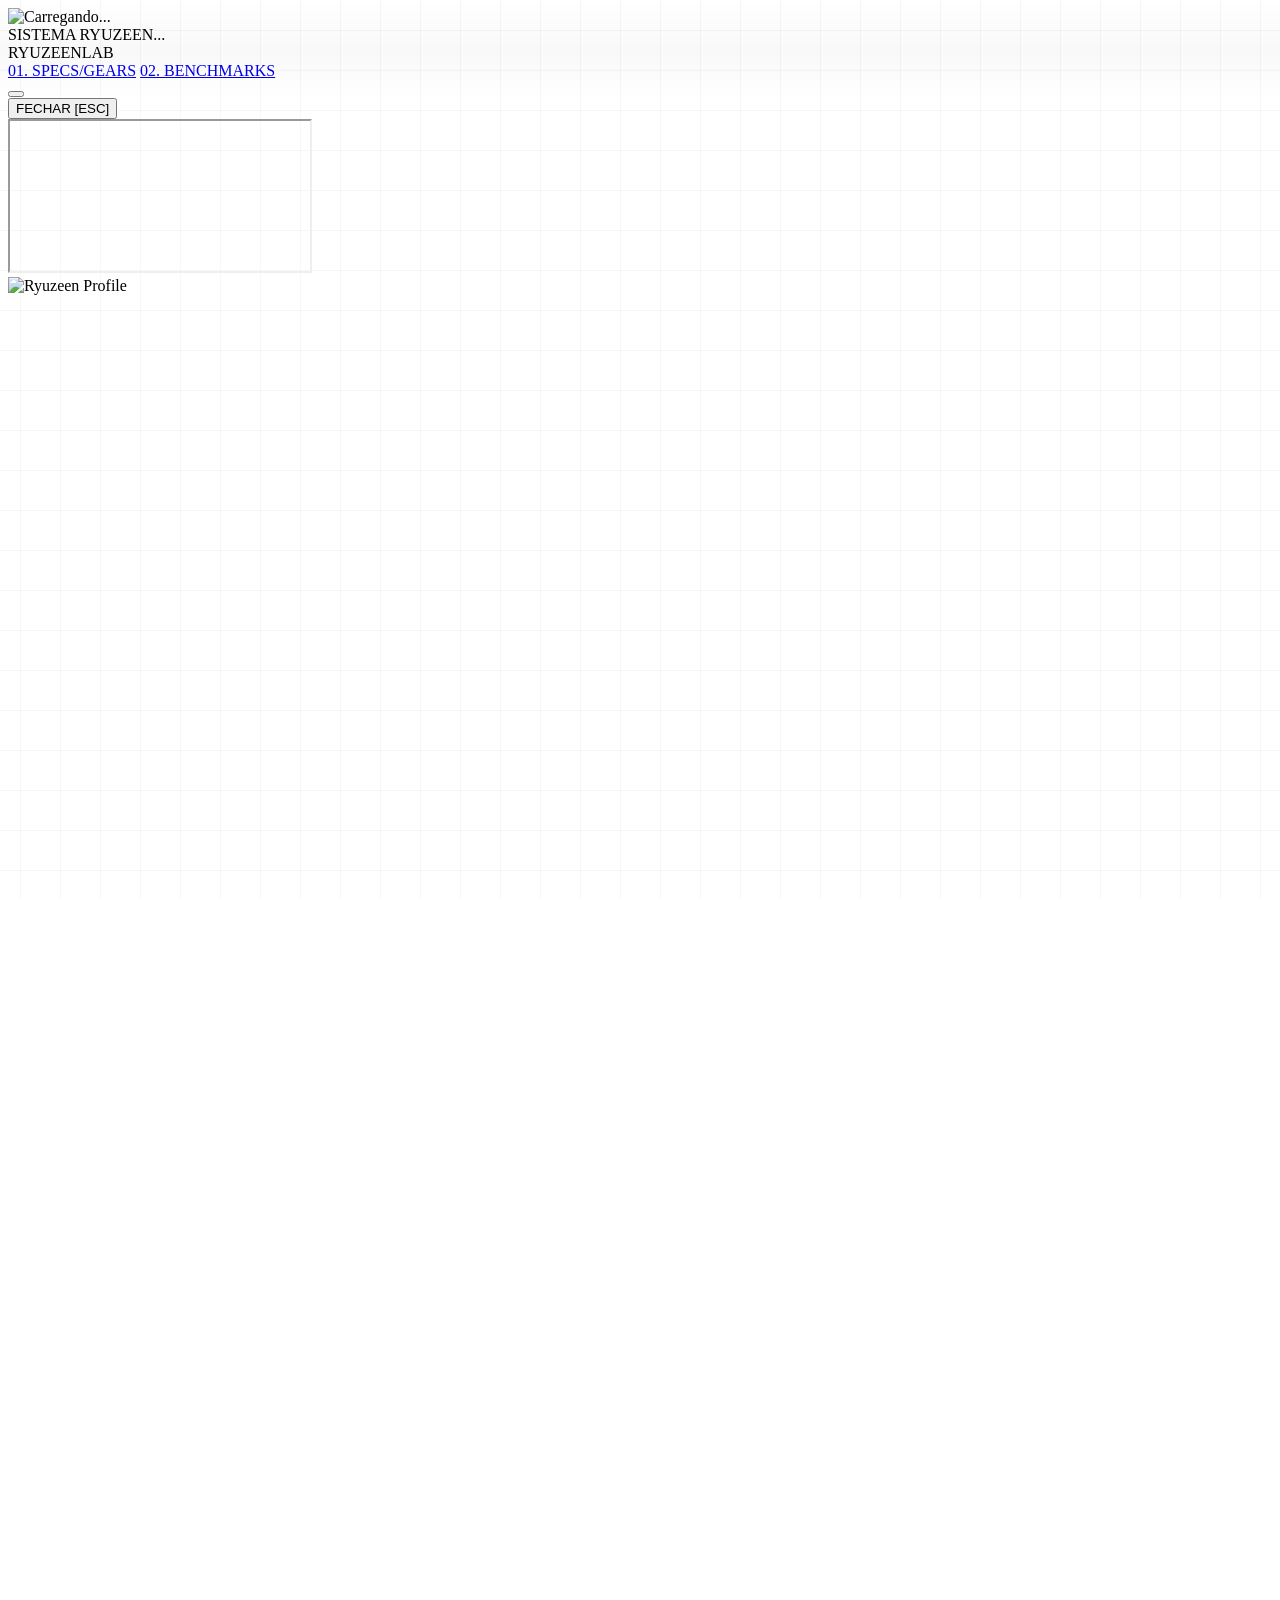
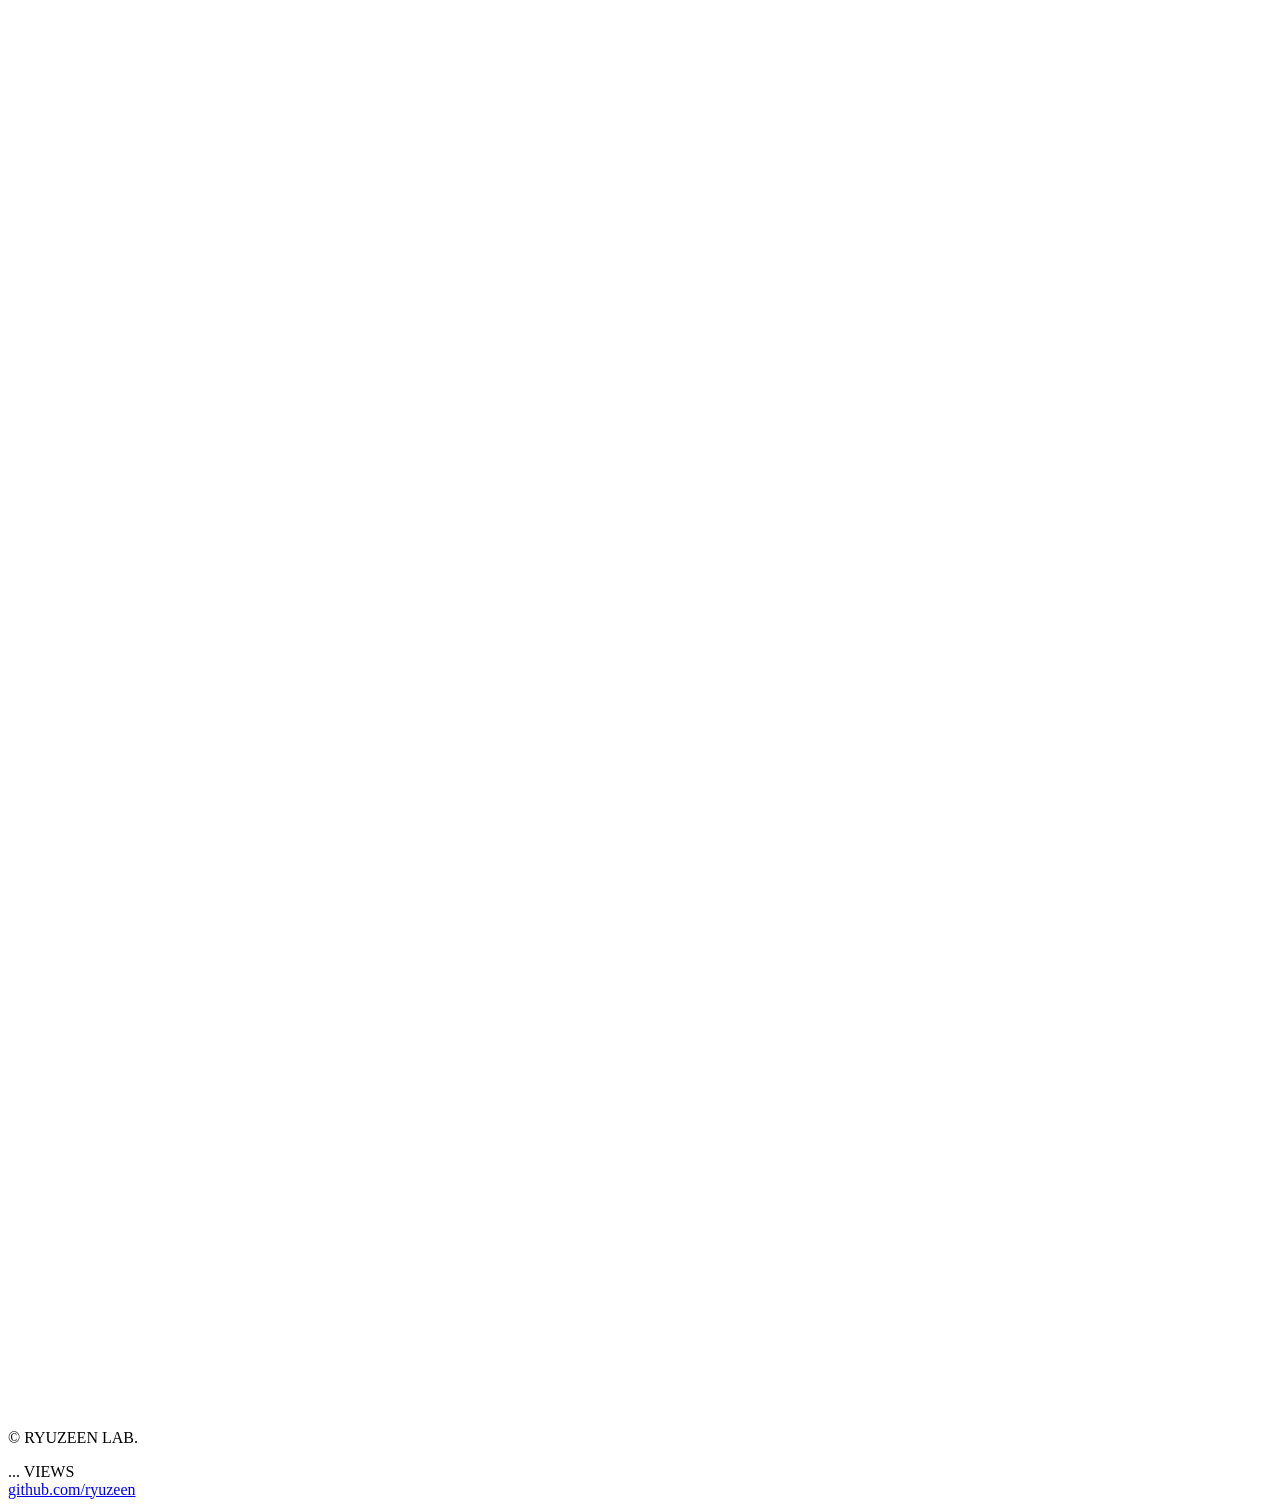
==== index.html @ 6f27ad28 "Update index.html" ====
<!DOCTYPE html>
<html lang="pt-BR" class="scroll-smooth">
<head>
    <meta charset="UTF-8">
    <meta name="viewport" content="width=device-width, initial-scale=1.0">
    <title>Ryuzeen Lab: Meu Setup</title>
    
    <!-- Tailwind CSS -->
    <script src="https://cdn.tailwindcss.com"></script>
    
    <!-- Google Fonts -->
    <link rel="preconnect" href="https://fonts.googleapis.com">
    <link rel="preconnect" href="https://fonts.gstatic.com" crossorigin>
    <link href="https://fonts.googleapis.com/css2?family=JetBrains+Mono:wght@400;500;700&family=Outfit:wght@300;400;600;800;900&display=swap" rel="stylesheet">
    
    <!-- Ícones -->
    <script src="https://unpkg.com/lucide@latest"></script>

    <!-- Particles.js & Chart.js -->
    <script src="https://cdn.jsdelivr.net/particles.js/2.0.0/particles.min.js"></script>
    <script src="https://cdn.jsdelivr.net/npm/chart.js"></script>

    <script>
        tailwind.config = {
            darkMode: 'class', // Ativa o suporte oficial do Tailwind para Dark Mode via classe
            theme: {
                extend: {
                    fontFamily: {
                        sans: ['Outfit', 'sans-serif'],
                        mono: ['JetBrains Mono', 'monospace'],
                    },
                    colors: {
                        light: {
                            bg: '#f4f4f5',
                            card: '#ffffff',
                        },
                        dark: {
                            900: '#030303',
                            800: '#0a0a0a',
                            700: '#111111',
                        },
                        accentDark: '#00f0ff', // Ciano para o Dark Mode
                        accentLight: '#000000', // Preto absoluto para o Light Mode
                    }
                }
            }
        }
    </script>

    <style>
        /* Custom Scrollbar - Dinâmica para ambos os modos */
        ::-webkit-scrollbar { width: 8px; }
        ::-webkit-scrollbar-track { background: #f4f4f5; }
        ::-webkit-scrollbar-thumb { background: #d4d4d8; border-radius: 4px; }
        ::-webkit-scrollbar-thumb:hover { background: #a1a1aa; }
        
        html.dark ::-webkit-scrollbar-track { background: #030303; }
        html.dark ::-webkit-scrollbar-thumb { background: #00f0ff; border-radius: 0px; }
        html.dark ::-webkit-scrollbar-thumb:hover { background: #0088ff; }

        /* Fundo Tecnológico Base - Dinâmico */
        .tech-grid {
            background-color: transparent;
            background-image: 
                linear-gradient(rgba(0, 0, 0, 0.03) 1px, transparent 1px),
                linear-gradient(90deg, rgba(0, 0, 0, 0.03) 1px, transparent 1px);
            background-size: 40px 40px;
            background-position: center center;
            position: fixed;
            top: 0; left: 0; right: 0; bottom: 0;
            z-index: -2;
            transition: background-image 0.3s ease;
        }

        html.dark .tech-grid {
            background-image: 
                linear-gradient(rgba(0, 240, 255, 0.05) 1px, transparent 1px),
                linear-gradient(90deg, rgba(0, 240, 255, 0.05) 1px, transparent 1px);
        }

        .scanline {
            position: fixed;
            top: 0; left: 0; width: 100%; height: 100px;
            background: linear-gradient(to bottom, rgba(255,255,255,0) 0%, rgba(0, 0, 0, 0.03) 50%, rgba(255,255,255,0) 100%);
            opacity: 0.8;
            pointer-events: none;
            z-index: -1;
            animation: scan 8s linear infinite;
        }

        html.dark .scanline {
            background: linear-gradient(to bottom, rgba(0,0,0,0) 0%, rgba(0, 240, 255, 0.1) 50%, rgba(0,0,0,0) 100%);
            opacity: 0.5;
        }

        @keyframes scan {
            0% { transform: translateY(-100px); }
            100% { transform: translateY(100vh); }
        }

        /* Animação Fake Load */
        @keyframes loadBar {
            0% { width: 0%; }
            40% { width: 50%; }
            70% { width: 70%; }
            100% { width: 100%; }
        }
        .animate-load-bar {
            animation: loadBar 2s cubic-bezier(0.4, 0, 0.2, 1) forwards;
        }

        /* Glitch Effect - Dinâmico */
        .glitch-text {
            position: relative;
            display: inline-block;
        }
        .glitch-text::before, .glitch-text::after {
            content: attr(data-text);
            position: absolute;
            top: 0; left: 0; width: 100%; height: 100%;
            opacity: 0.5;
            pointer-events: none;
        }
        .glitch-text::before {
            color: #555; z-index: -1;
            animation: glitch-anim 4s infinite;
            clip-path: polygon(0 0, 100% 0, 100% 45%, 0 45%);
            transform: translate(-1px, 1px);
        }
        .glitch-text::after {
            color: #888; z-index: -1;
            animation: glitch-anim-2 3s infinite;
            clip-path: polygon(0 80%, 100% 20%, 100% 100%, 0 100%);
            transform: translate(1px, -1px);
        }

        html.dark .glitch-text::before { color: #0ff; opacity: 0.8; }
        html.dark .glitch-text::after { color: #f0f; opacity: 0.8; }

        @keyframes glitch-anim {
            0% { transform: translate(0) }
            20% { transform: translate(-1px, 1px) }
            40% { transform: translate(-1px, -1px) }
            60% { transform: translate(1px, 1px) }
            80% { transform: translate(1px, -1px) }
            100% { transform: translate(0) }
        }
        @keyframes glitch-anim-2 {
            0% { transform: translate(0) }
            20% { transform: translate(1px, -1px) }
            40% { transform: translate(1px, 1px) }
            60% { transform: translate(-1px, -1px) }
            80% { transform: translate(-1px, 1px) }
            100% { transform: translate(0) }
        }

        /* 3D Card Hover Effects & Clean Shadows - Dinâmico */
        .card-3d-wrapper {
            perspective: 1000px;
            transform-style: preserve-3d;
            height: 100%;
        }
        .card-3d {
            transition: transform 0.4s cubic-bezier(0.175, 0.885, 0.32, 1.275), box-shadow 0.4s ease, border-color 0.4s ease;
        }
        
        /* Light mode hover */
        .card-3d-wrapper:hover .card-3d, .hover-glow-card:hover {
            transform: rotateX(5deg) rotateY(-5deg) scale3d(1.02, 1.02, 1.02);
            box-shadow: -10px 15px 35px rgba(0, 0, 0, 0.08), 0 0 0 1px rgba(0, 0, 0, 0.1) inset;
            border-color: rgba(0, 0, 0, 1);
        }

        /* Dark mode hover */
        html.dark .card-3d-wrapper:hover .card-3d, html.dark .hover-glow-card:hover {
            box-shadow: -10px 10px 40px rgba(0, 240, 255, 0.25), 0 0 20px rgba(0, 240, 255, 0.3) inset;
            border-color: rgba(0, 240, 255, 0.8);
        }

        /* Mix Blend Mode */
        .blend-image {
            mix-blend-mode: darken;
        }

        /* Intersection Observer Animations */
        .animate-on-scroll {
            opacity: 0;
            transform: translateY(40px);
            transition: opacity 0.8s cubic-bezier(0.16, 1, 0.3, 1), transform 0.8s cubic-bezier(0.16, 1, 0.3, 1);
        }
        .animate-on-scroll.is-visible {
            opacity: 1;
            transform: translateY(0);
        }
        .delay-100 { transition-delay: 100ms; }
        .delay-200 { transition-delay: 200ms; }
        .delay-300 { transition-delay: 300ms; }

        /* Accordion Custom */
        details > summary { list-style: none; }
        details > summary::-webkit-details-marker { display: none; }
    </style>
</head>
<body class="bg-light-bg text-gray-800 dark:bg-dark-900 dark:text-gray-300 font-sans antialiased selection:bg-accentLight selection:text-white dark:selection:bg-accentDark dark:selection:text-dark-900 relative z-0 transition-colors duration-500 overflow-hidden">

    <!-- Script Inline para evitar Flash Branco/Escuro ao carregar a página -->
    <script>
        // Força o Light Mode (branco) como padrão para todos, a menos que o usuário já tenha salvo o Dark Mode antes
        if (localStorage.getItem('theme') === 'dark') {
            document.documentElement.classList.add('dark');
        } else {
            document.documentElement.classList.remove('dark');
            localStorage.setItem('theme', 'light');
        }
    </script>

    <!-- FAKE LOADING SCREEN -->
    <div id="preloader" class="fixed inset-0 z-[100] bg-light-bg dark:bg-dark-900 flex flex-col items-center justify-center transition-all duration-700">
        <!-- Avatar com efeitos -->
        <div class="relative w-32 h-32 md:w-40 md:h-40 mb-10">
            <!-- Spinner Tech Layers -->
            <div class="absolute -inset-2 rounded-2xl border-[3px] border-t-transparent border-b-transparent border-black/20 dark:border-accentDark/30 animate-spin"></div>
            <div class="absolute -inset-4 rounded-3xl border-[1px] border-l-transparent border-r-transparent border-black/10 dark:border-accentDark/20 animate-[spin_3s_linear_infinite_reverse]"></div>
            
            <img src="https://avatars.akamai.steamstatic.com/8592c156617b78c0f52d4f56b7ac20284ed743e6_full.jpg" alt="Carregando..." class="relative w-full h-full object-cover rounded-xl border-2 border-white dark:border-dark-800 shadow-xl">
        </div>
        
        <!-- Texto e Barra -->
        <div class="flex items-center gap-3 font-mono text-sm font-bold tracking-[0.2em] text-gray-500 dark:text-accentDark mb-4">
            <i data-lucide="loader-2" class="w-4 h-4 animate-spin"></i>
            SISTEMA RYUZEEN...
        </div>
        <div class="w-64 h-1.5 bg-black/10 dark:bg-white/10 rounded-full overflow-hidden">
            <div class="h-full bg-black dark:bg-accentDark rounded-full animate-load-bar shadow-[0_0_10px_rgba(0,0,0,0.5)] dark:shadow-[0_0_10px_rgba(0,240,255,0.8)]"></div>
        </div>
    </div>

    <!-- Background Elements -->
    <div id="particles-js" class="fixed inset-0 z-[-3]"></div>
    <div class="tech-grid"></div>
    <div class="scanline"></div>
    
    <!-- Brilho de fundo sutil dinâmico -->
    <div class="fixed top-[-150px] left-1/2 transform -translate-x-1/2 w-[600px] h-[600px] bg-white dark:bg-accentDark/20 rounded-full blur-[120px] dark:blur-[100px] pointer-events-none z-[-1] opacity-60 dark:opacity-100 transition-colors duration-700"></div>

    <!-- Navigation Header -->
    <nav class="fixed top-0 w-full bg-light-bg/80 dark:bg-dark-900/80 backdrop-blur-md border-b border-black/5 dark:border-white/5 z-40 transition-all duration-300">
        <div class="max-w-[95rem] mx-auto px-6 h-16 flex items-center justify-between">
            <div class="flex items-center gap-2 text-black dark:text-accentDark font-bold text-xl tracking-tighter transition-colors">
                <i data-lucide="hexagon" class="w-5 h-5"></i> RYUZEEN<span class="text-gray-500 dark:text-white transition-colors">LAB</span>
            </div>
            
            <div class="flex items-center gap-6">
                <div class="hidden md:flex items-center gap-8 font-mono text-xs text-gray-500 dark:text-gray-400 font-semibold transition-colors">
                    <a href="#specs" class="hover:text-black dark:hover:text-accentDark transition-colors">01. SPECS/GEARS</a>
                    <a href="#benchmarks" class="hover:text-black dark:hover:text-accentDark transition-colors">02. BENCHMARKS</a>
                </div>
                
                <!-- Toggle Dark Mode -->
                <button id="themeToggle" class="p-2 ml-4 rounded-full text-gray-600 hover:text-black hover:bg-black/5 dark:text-gray-400 dark:hover:text-white dark:hover:bg-white/10 transition-all focus:outline-none">
                    <i data-lucide="moon" class="w-5 h-5 block dark:hidden"></i>
                    <i data-lucide="sun" class="w-5 h-5 hidden dark:block text-yellow-400"></i>
                </button>
            </div>
        </div>
    </nav>

    <!-- Modal 3D Sketchfab (Gabinete) -->
    <div id="modal3d" class="fixed inset-0 bg-white/90 dark:bg-black/90 z-50 hidden opacity-0 transition-opacity duration-300 flex items-center justify-center backdrop-blur-sm">
        <button onclick="close3DModal()" class="absolute top-6 right-6 text-black hover:text-gray-500 dark:text-white dark:hover:text-accentDark transition-colors flex items-center gap-2 font-mono text-sm font-bold">
            FECHAR [ESC] <i data-lucide="x" class="w-6 h-6"></i>
        </button>
        <div class="w-full max-w-5xl h-[70vh] rounded-2xl overflow-hidden border border-black/10 dark:border-accentDark/30 shadow-2xl dark:shadow-[0_0_50px_rgba(0,240,255,0.3)] transition-colors">
            <!-- Modelo 3D gratuito do Sketchfab -->
            <iframe id="iframe3d" title="PC Case" class="w-full h-full bg-white" src="https://sketchfab.com/models/08c02c91ba42416b8015dc3f6b92f447/embed?autostart=1&ui_theme=dark" allow="autoplay; fullscreen; xr-spatial-tracking" execution-while-out-of-viewport execution-while-not-rendered web-share></iframe>
        </div>
    </div>

    <!-- Hero Section (Agora Horizontal com Avatar) -->
    <header id="home" class="relative pt-40 pb-20 px-6 mx-auto max-w-[95rem] flex flex-col md:flex-row items-center md:items-center justify-center md:justify-start text-center md:text-left gap-10 lg:gap-16">
        
        <!-- Avatar do lado esquerdo -->
        <div class="relative w-48 h-48 md:w-64 md:h-64 lg:w-72 lg:h-72 flex-shrink-0 group perspective-1000">
            <div class="absolute inset-0 bg-black/5 dark:bg-accentDark/20 blur-3xl group-hover:bg-black/10 dark:group-hover:bg-accentDark/40 transition-all duration-700 rounded-full"></div>
            <img src="https://avatars.akamai.steamstatic.com/8592c156617b78c0f52d4f56b7ac20284ed743e6_full.jpg" alt="Ryuzeen Profile" class="relative w-full h-full object-cover rounded-[2rem] border-2 border-white dark:border-white/10 shadow-[0_20px_50px_rgba(0,0,0,0.1)] dark:shadow-[0_20px_50px_rgba(0,240,255,0.15)] transition-all duration-700 group-hover:scale-105 group-hover:shadow-[0_30px_60px_rgba(0,0,0,0.2)] dark:group-hover:shadow-[0_30px_60px_rgba(0,240,255,0.3)]">
            <!-- Detalhe decorativo no canto da imagem -->
            <div class="absolute -bottom-4 -right-4 bg-black dark:bg-accentDark text-white dark:text-dark-900 w-12 h-12 flex items-center justify-center rounded-xl shadow-lg border border-white/20 dark:border-transparent transform rotate-12 transition-transform group-hover:rotate-0 duration-500">
                <i data-lucide="zap" class="w-6 h-6"></i>
            </div>
        </div>

        <!-- Textos do lado direito -->
        <div class="flex flex-col items-center md:items-start justify-center animate-on-scroll">
            <h1 class="text-6xl md:text-8xl lg:text-[7rem] font-black text-black dark:text-white leading-[0.9] tracking-tighter uppercase transition-colors mb-2">
                <span class="glitch-text" data-text="RYUZEEN">RYUZEEN</span>
            </h1>
            
            <h2 class="text-2xl md:text-4xl lg:text-5xl font-extrabold text-gray-500 dark:text-accentDark tracking-tight uppercase flex flex-col md:flex-row md:items-center gap-2 md:gap-4 transition-colors mb-6">
                <span class="hidden md:block w-12 h-1.5 bg-black/20 dark:bg-accentDark/50 rounded-full"></span>
                SE LIGA NO MEU SETUP!
            </h2>
            
            <p class="text-lg md:text-xl text-gray-600 dark:text-gray-400 max-w-2xl font-light leading-relaxed transition-colors">
                Desenvolvido para alta performance e precisão. Uma máquina preparada para renderização extrema e domínio absoluto no gameplay competitivo. Bem-vindo ao lab.
            </p>
        </div>
    </header>

    <main class="mx-auto max-w-[95rem] px-6 pb-20">
        
        <!-- Contêiner Flexível para alinhar ambas as colunas -->
        <div class="grid grid-cols-1 xl:grid-cols-12 gap-8 items-stretch">
            
            <!-- SEÇÃO: PC BUILD (Ocupa 8 colunas) -->
            <section id="specs" class="xl:col-span-8 animate-on-scroll delay-100 flex flex-col">
                <div class="flex items-center justify-between mb-8 border-b border-black/10 dark:border-white/10 pb-4 transition-colors">
                    <div class="flex items-center gap-4">
                        <div class="p-2 bg-black/5 dark:bg-accentDark/10 rounded-lg border border-black/10 dark:border-accentDark/20 transition-colors">
                            <i data-lucide="cpu" class="w-6 h-6 text-black dark:text-accentDark transition-colors"></i>
                        </div>
                        <h2 class="text-2xl md:text-3xl font-bold text-black dark:text-white tracking-tight uppercase transition-colors">Componentes Principais</h2>
                    </div>
                </div>

                <!-- Novo Grid 3x3 Perfeito -->
                <div class="grid grid-cols-1 md:grid-cols-2 lg:grid-cols-3 gap-6 items-stretch flex-1">
                    
                    <!-- GPU -->
                    <div class="card-3d-wrapper">
                        <div class="card-3d relative rounded-2xl bg-white dark:bg-dark-800 border border-black/5 dark:border-white/5 shadow-sm p-2 h-full flex flex-col transition-colors">
                            <!-- A caixa da imagem se mantém sempre branca para as fotos JPEG combinarem -->
                            <div class="relative h-40 w-full rounded-xl bg-white flex items-center justify-center p-4 overflow-hidden border border-gray-100 dark:border-gray-800">
                                <img src="https://images1.kabum.com.br/produtos/fotos/517751/placa-de-video-rtx-4070-super-gigabyte-windforce-nvidia-geforce-12gb-gddr6-dlss-ray-tracing-gv-n407swf3-12gd_1707245338_gg.jpg" alt="GPU" class="w-full h-full object-contain blend-image">
                            </div>
                            <div class="p-5 flex-1 flex flex-col">
                                <p class="text-[10px] font-mono text-gray-500 dark:text-accentDark font-bold mb-1 transition-colors">GPU // VÍDEO</p>
                                <h3 class="text-lg text-black dark:text-white font-bold leading-tight mb-1 transition-colors">RTX 4070 SUPER</h3>
                                <p class="text-xs text-gray-600 dark:text-gray-500 mb-4 transition-colors">12GB GDDR6X</p>
                                
                                <details class="mt-auto group/details">
                                    <summary class="cursor-pointer text-xs font-mono text-gray-500 dark:text-gray-400 hover:text-black dark:hover:text-accentDark font-semibold flex items-center gap-1 transition-colors outline-none">
                                        <i data-lucide="plus-square" class="w-3 h-3 group-open/details:hidden"></i>
                                        <i data-lucide="minus-square" class="w-3 h-3 hidden group-open/details:block"></i>
                                        EXPANDIR SPECS
                                    </summary>
                                    <div class="pt-3 mt-3 border-t border-black/5 dark:border-white/5 space-y-1.5 text-xs font-mono text-gray-600 dark:text-gray-500 transition-colors">
                                        <div class="flex justify-between"><span>Clock</span> <span class="text-black dark:text-white font-bold transition-colors">2475 MHz</span></div>
                                        <div class="flex justify-between"><span>TDP</span> <span class="text-black dark:text-accentDark font-bold transition-colors">220 W</span></div>
                                        <div class="flex justify-between"><span>Preço Est.</span> <span class="text-black dark:text-white font-bold transition-colors">R$ 4.200</span></div>
                                        <a href="https://www.google.com/search?q=RTX+4070+SUPER+12gb" target="_blank" class="block text-black dark:text-accentDark font-bold hover:underline mt-2 transition-colors">> Pesquisar</a>
                                    </div>
                                </details>
                            </div>
                        </div>
                    </div>

                    <!-- CPU -->
                    <div class="card-3d-wrapper">
                        <div class="card-3d relative rounded-2xl bg-white dark:bg-dark-800 border border-black/5 dark:border-white/5 shadow-sm p-2 h-full flex flex-col transition-colors">
                            <div class="relative h-40 w-full rounded-xl bg-white flex items-center justify-center p-4 overflow-hidden border border-gray-100 dark:border-gray-800">
                                <img src="https://media.pichau.com.br/media/catalog/product/cache/2f958555330323e505eba7ce930bdf27/1/0/100-100000591wof.jpg" alt="CPU" class="w-full h-full object-contain blend-image">
                            </div>
                            <div class="p-5 flex-1 flex flex-col">
                                <p class="text-[10px] font-mono text-gray-500 dark:text-accentDark font-bold mb-1 transition-colors">CPU // PROCESSADOR</p>
                                <h3 class="text-lg text-black dark:text-white font-bold leading-tight mb-1 transition-colors">Ryzen 7 7700X</h3>
                                <p class="text-xs text-gray-600 dark:text-gray-500 mb-4 transition-colors">AMD AM5</p>
                                
                                <details class="mt-auto group/details">
                                    <summary class="cursor-pointer text-xs font-mono text-gray-500 dark:text-gray-400 hover:text-black dark:hover:text-accentDark font-semibold flex items-center gap-1 transition-colors outline-none">
                                        <i data-lucide="plus-square" class="w-3 h-3 group-open/details:hidden"></i>
                                        <i data-lucide="minus-square" class="w-3 h-3 hidden group-open/details:block"></i>
                                        EXPANDIR SPECS
                                    </summary>
                                    <div class="pt-3 mt-3 border-t border-black/5 dark:border-white/5 space-y-1.5 text-xs font-mono text-gray-600 dark:text-gray-500 transition-colors">
                                        <div class="flex justify-between"><span>Boost</span> <span class="text-black dark:text-white font-bold transition-colors">5.4 GHz</span></div>
                                        <div class="flex justify-between"><span>TDP</span> <span class="text-black dark:text-accentDark font-bold transition-colors">105 W</span></div>
                                        <div class="flex justify-between"><span>Preço Est.</span> <span class="text-black dark:text-white font-bold transition-colors">R$ 2.100</span></div>
                                        <a href="https://www.google.com/search?q=AMD+Ryzen+7+7700X" target="_blank" class="block text-black dark:text-accentDark font-bold hover:underline mt-2 transition-colors">> Pesquisar</a>
                                    </div>
                                </details>
                            </div>
                        </div>
                    </div>

                    <!-- RAM -->
                    <div class="card-3d-wrapper">
                        <div class="card-3d relative rounded-2xl bg-white dark:bg-dark-800 border border-black/5 dark:border-white/5 shadow-sm p-2 h-full flex flex-col transition-colors">
                            <div class="relative h-40 w-full rounded-xl bg-white flex items-center justify-center p-4 overflow-hidden border border-gray-100 dark:border-gray-800">
                                <img src="https://img.terabyteshop.com.br/produto/g/memoria-ddr5-kingston-fury-beast-32gb-5200mhz-preto-kf552c40bb32_261118.jpg" alt="RAM" class="w-full h-full object-contain blend-image">
                            </div>
                            <div class="p-5 flex-1 flex flex-col">
                                <p class="text-[10px] font-mono text-gray-500 dark:text-accentDark font-bold mb-1 transition-colors">RAM // MEMÓRIA</p>
                                <h3 class="text-lg text-black dark:text-white font-bold leading-tight mb-1 transition-colors">32GB Kingston Fury</h3>
                                <p class="text-xs text-gray-600 dark:text-gray-500 mb-4 transition-colors">DDR5 5200MHz</p>

                                <details class="mt-auto group/details">
                                    <summary class="cursor-pointer text-xs font-mono text-gray-500 dark:text-gray-400 hover:text-black dark:hover:text-accentDark font-semibold flex items-center gap-1 transition-colors outline-none">
                                        <i data-lucide="plus-square" class="w-3 h-3 group-open/details:hidden"></i>
                                        <i data-lucide="minus-square" class="w-3 h-3 hidden group-open/details:block"></i>
                                        EXPANDIR SPECS
                                    </summary>
                                    <div class="pt-3 mt-3 border-t border-black/5 dark:border-white/5 space-y-1.5 text-xs font-mono text-gray-600 dark:text-gray-500 transition-colors">
                                        <div class="flex justify-between"><span>Capacidade</span> <span class="text-black dark:text-white font-bold transition-colors">2x16GB</span></div>
                                        <div class="flex justify-between"><span>Latência</span> <span class="text-black dark:text-accentDark font-bold transition-colors">CL40</span></div>
                                        <div class="flex justify-between"><span>Preço Est.</span> <span class="text-black dark:text-white font-bold transition-colors">R$ 750</span></div>
                                        <a href="https://www.google.com/search?q=32GB+Kingston+Fury+DDR5" target="_blank" class="block text-black dark:text-accentDark font-bold hover:underline mt-2 transition-colors">> Pesquisar</a>
                                    </div>
                                </details>
                            </div>
                        </div>
                    </div>

                    <!-- Placa Mãe -->
                    <div class="card-3d-wrapper">
                        <div class="card-3d relative rounded-2xl bg-white dark:bg-dark-800 border border-black/5 dark:border-white/5 shadow-sm p-2 h-full flex flex-col transition-colors">
                            <div class="relative h-40 w-full rounded-xl bg-white flex items-center justify-center p-4 overflow-hidden border border-gray-100 dark:border-gray-800">
                                <img src="https://dlcdnwebimgs.asus.com/gain/58e593d1-b3f8-46e8-9639-e9bb563d1360/" alt="Placa Mãe" class="w-full h-full object-contain blend-image">
                            </div>
                            <div class="p-5 flex-1 flex flex-col">
                                <p class="text-[10px] font-mono text-gray-500 dark:text-accentDark font-bold mb-1 transition-colors">MOBO // PLACA MÃE</p>
                                <h3 class="text-lg text-black dark:text-white font-bold leading-tight mb-1 transition-colors">Asus TUF B650M-Plus</h3>
                                <p class="text-xs text-gray-600 dark:text-gray-500 mb-4 transition-colors">Micro ATX Wi-Fi</p>

                                <details class="mt-auto group/details">
                                    <summary class="cursor-pointer text-xs font-mono text-gray-500 dark:text-gray-400 hover:text-black dark:hover:text-accentDark font-semibold flex items-center gap-1 transition-colors outline-none">
                                        <i data-lucide="plus-square" class="w-3 h-3 group-open/details:hidden"></i>
                                        <i data-lucide="minus-square" class="w-3 h-3 hidden group-open/details:block"></i>
                                        EXPANDIR SPECS
                                    </summary>
                                    <div class="pt-3 mt-3 border-t border-black/5 dark:border-white/5 space-y-1.5 text-xs font-mono text-gray-600 dark:text-gray-500 transition-colors">
                                        <div class="flex justify-between"><span>Formato</span> <span class="text-black dark:text-white font-bold transition-colors">mATX</span></div>
                                        <div class="flex justify-between"><span>Socket</span> <span class="text-black dark:text-white font-bold transition-colors">AM5</span></div>
                                        <div class="flex justify-between"><span>Preço Est.</span> <span class="text-black dark:text-accentDark font-bold transition-colors">R$ 1.500</span></div>
                                        <a href="https://www.google.com/search?q=Asus+TUF+B650M-Plus+WiFi" target="_blank" class="block text-black dark:text-accentDark font-bold hover:underline mt-2 transition-colors">> Pesquisar</a>
                                    </div>
                                </details>
                            </div>
                        </div>
                    </div>

                    <!-- Fonte -->
                    <div class="card-3d-wrapper">
                        <div class="card-3d relative rounded-2xl bg-white dark:bg-dark-800 border border-black/5 dark:border-white/5 shadow-sm p-2 h-full flex flex-col transition-colors">
                            <div class="relative h-40 w-full rounded-xl bg-white flex items-center justify-center p-4 overflow-hidden border border-gray-100 dark:border-gray-800">
                                <img src="https://images6.kabum.com.br/produtos/fotos/462816/fonte-msi-mag-a850gl-atx-850w-80-plus-gold-modular-pfc-ativo-bivolt-preto_1698349376_gg.jpg" alt="PSU" class="w-full h-full object-contain blend-image">
                            </div>
                            <div class="p-5 flex-1 flex flex-col">
                                <p class="text-[10px] font-mono text-gray-500 dark:text-accentDark font-bold mb-1 transition-colors">PSU // FONTE</p>
                                <h3 class="text-lg text-black dark:text-white font-bold leading-tight mb-1 transition-colors">MSI MAG A850GL</h3>
                                <p class="text-xs text-gray-600 dark:text-gray-500 mb-4 transition-colors">850W 80 Plus Gold</p>

                                <details class="mt-auto group/details">
                                    <summary class="cursor-pointer text-xs font-mono text-gray-500 dark:text-gray-400 hover:text-black dark:hover:text-accentDark font-semibold flex items-center gap-1 transition-colors outline-none">
                                        <i data-lucide="plus-square" class="w-3 h-3 group-open/details:hidden"></i>
                                        <i data-lucide="minus-square" class="w-3 h-3 hidden group-open/details:block"></i>
                                        EXPANDIR SPECS
                                    </summary>
                                    <div class="pt-3 mt-3 border-t border-black/5 dark:border-white/5 space-y-1.5 text-xs font-mono text-gray-600 dark:text-gray-500 transition-colors">
                                        <div class="flex justify-between"><span>Certificação</span> <span class="text-black dark:text-accentDark font-bold transition-colors">80 Plus Gold</span></div>
                                        <div class="flex justify-between"><span>Modular</span> <span class="text-black dark:text-white font-bold transition-colors">Full Modular</span></div>
                                        <div class="flex justify-between"><span>Preço Est.</span> <span class="text-black dark:text-white font-bold transition-colors">R$ 700</span></div>
                                        <a href="https://www.google.com/search?q=MSI+MAG+A850GL+850W+Gold" target="_blank" class="block text-black dark:text-accentDark font-bold hover:underline mt-2 transition-colors">> Pesquisar</a>
                                    </div>
                                </details>
                            </div>
                        </div>
                    </div>

                    <!-- SSD -->
                    <div class="card-3d-wrapper">
                        <div class="card-3d relative rounded-2xl bg-white dark:bg-dark-800 border border-black/5 dark:border-white/5 shadow-sm p-2 h-full flex flex-col transition-colors">
                            <div class="relative h-40 w-full rounded-xl bg-white flex items-center justify-center p-4 overflow-hidden border border-gray-100 dark:border-gray-800">
                                <img src="https://img.terabyteshop.com.br/produto/p/ssd-kingston-nv2-1tb-m2-nvme-2280-leitura-3500mbs-e-gravacao-2100mbs-snv2s1000g_154119.jpg" alt="SSD" class="w-full h-full object-contain blend-image">
                            </div>
                            <div class="p-5 flex-1 flex flex-col">
                                <p class="text-[10px] font-mono text-gray-500 dark:text-accentDark font-bold mb-1 transition-colors">STORAGE // SSD</p>
                                <h3 class="text-lg text-black dark:text-white font-bold leading-tight mb-1 transition-colors">Kingston NV2 1TB</h3>
                                <p class="text-xs text-gray-600 dark:text-gray-500 mb-4 transition-colors">M.2 NVMe Gen4</p>
                                
                                <details class="mt-auto group/details">
                                    <summary class="cursor-pointer text-xs font-mono text-gray-500 dark:text-gray-400 hover:text-black dark:hover:text-accentDark font-semibold flex items-center gap-1 transition-colors outline-none">
                                        <i data-lucide="plus-square" class="w-3 h-3 group-open/details:hidden"></i>
                                        <i data-lucide="minus-square" class="w-3 h-3 hidden group-open/details:block"></i>
                                        EXPANDIR SPECS
                                    </summary>
                                    <div class="pt-3 mt-3 border-t border-black/5 dark:border-white/5 space-y-1.5 text-xs font-mono text-gray-600 dark:text-gray-500 transition-colors">
                                        <div class="flex justify-between"><span>Leitura</span> <span class="text-black dark:text-accentDark font-bold transition-colors">3500 MB/s</span></div>
                                        <div class="flex justify-between"><span>Gravação</span> <span class="text-black dark:text-white font-bold transition-colors">2100 MB/s</span></div>
                                        <div class="flex justify-between"><span>Preço Est.</span> <span class="text-black dark:text-white font-bold transition-colors">R$ 400</span></div>
                                        <a href="https://www.google.com/search?q=SSD+Kingston+NV2+1TB+M.2+NVMe" target="_blank" class="block text-black dark:text-accentDark font-bold hover:underline mt-2 transition-colors">> Pesquisar</a>
                                    </div>
                                </details>
                            </div>
                        </div>
                    </div>

                    <!-- Gabinete com interatividade 3D (Ocupa as 3 colunas em telas grandes) -->
                    <div class="card-3d-wrapper md:col-span-2 lg:col-span-3">
                        <div class="card-3d relative rounded-2xl bg-white dark:bg-dark-800 border border-black/10 dark:border-accentDark/30 shadow-sm p-2 h-full flex flex-col overflow-hidden transition-colors">
                            <div class="absolute inset-0 bg-[linear-gradient(rgba(0,0,0,0.03)_1px,transparent_1px),linear-gradient(90deg,rgba(0,0,0,0.03)_1px,transparent_1px)] dark:bg-[linear-gradient(rgba(0,240,255,0.05)_1px,transparent_1px),linear-gradient(90deg,rgba(0,240,255,0.05)_1px,transparent_1px)] bg-[size:10px_10px] pointer-events-none opacity-50 transition-colors"></div>
                            
                            <div class="relative h-56 w-full rounded-xl bg-white flex items-center justify-center p-4 overflow-hidden group/img border border-gray-100 dark:border-gray-800 transition-colors">
                                <img src="https://img.terabyteshop.com.br/produto/p/gabinete-gamer-liketec-madness-cube-design-mid-tower-vidro-temperado-m-atx-black-sem-fonte-sem-fans_199010.jpg" alt="Case" class="w-full h-full object-contain blend-image">
                                
                                <!-- Botão de explorar 3D hover -->
                                <button onclick="open3DModal()" class="absolute inset-0 bg-white/70 dark:bg-black/60 flex items-center justify-center opacity-0 group-hover/img:opacity-100 transition-opacity backdrop-blur-sm">
                                    <span class="px-6 py-3 border border-black dark:border-accentDark text-black dark:text-accentDark font-bold font-mono text-sm bg-white/90 dark:bg-dark-900/90 flex items-center gap-2 shadow-lg dark:shadow-[0_0_15px_rgba(0,240,255,0.4)] transition-colors">
                                        <i data-lucide="box" class="w-5 h-5"></i> EXPLORAR 360°
                                    </span>
                                </button>
                            </div>
                            <div class="p-5 flex-1 flex flex-col justify-end z-10">
                                <p class="text-[10px] font-mono text-gray-500 dark:text-accentDark font-bold mb-1 transition-colors">CASE // GABINETE</p>
                                <div class="flex items-center justify-between">
                                    <h3 class="text-xl text-black dark:text-white font-bold leading-tight mb-1 transition-colors">Liketec Madness Cube</h3>
                                    <a href="https://www.google.com/search?q=Gabinete+Gamer+Liketec+Madness+Cube" target="_blank" class="text-xs font-mono text-black dark:text-accentDark font-bold hover:underline transition-colors">> Pesquisar</a>
                                </div>
                                <p class="text-xs text-gray-600 dark:text-gray-400 transition-colors">Mid Tower / Vidro Temperado / Aquário. Preço Estimado: R$ 350</p>
                            </div>
                        </div>
                    </div>

                </div>
            </section>

            <!-- SEÇÃO: PERIFÉRICOS (Ocupa 4 colunas - lateral) -->
            <section id="perifericos" class="xl:col-span-4 animate-on-scroll delay-200 mt-12 xl:mt-0 flex flex-col h-full">
                <div class="flex items-center justify-between mb-8 border-b border-black/10 dark:border-white/10 pb-4 transition-colors">
                    <div class="flex items-center gap-4">
                        <div class="p-2 bg-black/5 dark:bg-accentDark/10 rounded-lg border border-black/10 dark:border-accentDark/20 transition-colors">
                            <i data-lucide="mouse" class="w-6 h-6 text-black dark:text-accentDark transition-colors"></i>
                        </div>
                        <h2 class="text-2xl md:text-3xl font-bold text-black dark:text-white tracking-tight uppercase transition-colors">Gear</h2>
                    </div>
                </div>

                <!-- Div flex-1 forçando alinhamento vertical -->
                <div class="flex flex-col gap-4 flex-1">
                    
                    <!-- Monitor -->
                    <div class="hover-glow-card flex-1 flex flex-col justify-center p-3 bg-white dark:bg-dark-800 border border-black/5 dark:border-white/5 shadow-sm rounded-2xl transition-all duration-300 transform-style-preserve-3d card-3d">
                        <div class="flex items-center gap-4 w-full">
                            <div class="w-20 h-20 rounded-xl overflow-hidden flex-shrink-0 bg-white flex items-center justify-center p-2 relative border border-gray-100 dark:border-gray-800 transition-colors">
                                <img src="https://m.media-amazon.com/images/I/61aBgNvGk0L._AC_SX522_.jpg" alt="Monitor" class="w-full h-full object-contain blend-image">
                            </div>
                            <div class="flex-1 pr-2">
                                <p class="text-[10px] font-mono text-gray-500 dark:text-accentDark font-bold mb-0.5 transition-colors">DISPLAY</p>
                                <h3 class="text-base text-black dark:text-white font-bold leading-tight transition-colors">AOC Agon</h3>
                                <p class="text-xs text-gray-600 dark:text-gray-500 mt-0.5 transition-colors">240Hz Ultrafast Panel</p>
                            </div>
                        </div>
                        <details class="group/details mt-auto pt-2">
                            <summary class="cursor-pointer text-xs font-mono text-gray-500 dark:text-gray-400 hover:text-black dark:hover:text-accentDark font-semibold flex items-center gap-1 transition-colors outline-none px-2">
                                <i data-lucide="chevron-down" class="w-4 h-4 group-open/details:rotate-180 transition-transform"></i> Mais Detalhes
                            </summary>
                            <div class="pt-2 mt-2 border-t border-black/5 dark:border-white/5 space-y-1.5 text-xs font-mono text-gray-600 dark:text-gray-500 px-2 transition-colors">
                                <div class="flex justify-between"><span>Resolução</span> <span class="text-black dark:text-white font-bold transition-colors">1080p / 1ms</span></div>
                                <div class="flex justify-between"><span>Preço Est.</span> <span class="text-black dark:text-accentDark font-bold transition-colors">R$ 1.800</span></div>
                                <a href="https://www.google.com/search?q=Monitor+AOC+240hz" target="_blank" class="block text-black dark:text-accentDark font-bold hover:underline mt-1 transition-colors">> Link para Compra</a>
                            </div>
                        </details>
                    </div>

                    <!-- Mouse -->
                    <div class="hover-glow-card flex-1 flex flex-col justify-center p-3 bg-white dark:bg-dark-800 border border-black/5 dark:border-white/5 shadow-sm rounded-2xl transition-all duration-300 transform-style-preserve-3d card-3d">
                        <div class="flex items-center gap-4 w-full">
                            <div class="w-20 h-20 rounded-xl overflow-hidden flex-shrink-0 bg-white flex items-center justify-center p-2 border border-gray-100 dark:border-gray-800 transition-colors">
                                <img src="https://acdn-us.mitiendanube.com/stores/001/929/213/products/black-b836ef9b5c03e2f08617597994848005-640-0.webp" alt="Mouse" class="w-full h-full object-contain blend-image">
                            </div>
                            <div class="flex-1 pr-2">
                                <p class="text-[10px] font-mono text-gray-500 dark:text-accentDark font-bold mb-0.5 transition-colors">MOUSE</p>
                                <h3 class="text-base text-black dark:text-white font-bold leading-tight transition-colors">WLmouse Beast X Max</h3>
                                <p class="text-xs text-gray-600 dark:text-gray-500 mt-0.5 transition-colors">Black Side Slits / Mg Alloy / 42g</p>
                            </div>
                        </div>
                        <details class="group/details mt-auto pt-2">
                            <summary class="cursor-pointer text-xs font-mono text-gray-500 dark:text-gray-400 hover:text-black dark:hover:text-accentDark font-semibold flex items-center gap-1 transition-colors outline-none px-2">
                                <i data-lucide="chevron-down" class="w-4 h-4 group-open/details:rotate-180 transition-transform"></i> Mais Detalhes
                            </summary>
                            <div class="pt-2 mt-2 border-t border-black/5 dark:border-white/5 space-y-1.5 text-xs font-mono text-gray-600 dark:text-gray-500 px-2 transition-colors">
                                <div class="flex justify-between"><span>Switches</span> <span class="text-black dark:text-white font-bold transition-colors">Omron Optical</span></div>
                                <div class="flex justify-between"><span>Sensor</span> <span class="text-black dark:text-white font-bold transition-colors">PAW3950</span></div>
                                <div class="flex justify-between"><span>Preço Est.</span> <span class="text-black dark:text-accentDark font-bold transition-colors">R$ 1.100</span></div>
                                <a href="https://www.google.com/search?q=WLmouse+Beast+X+Max+Black" target="_blank" class="block text-black dark:text-accentDark font-bold hover:underline mt-1 transition-colors">> Link para Compra</a>
                            </div>
                        </details>
                    </div>

                    <!-- Teclado -->
                    <div class="hover-glow-card flex-1 flex flex-col justify-center p-3 bg-white dark:bg-dark-800 border border-black/5 dark:border-white/5 shadow-sm rounded-2xl transition-all duration-300 transform-style-preserve-3d card-3d">
                        <div class="flex items-center gap-4 w-full">
                            <div class="w-20 h-20 rounded-xl overflow-hidden flex-shrink-0 bg-white flex items-center justify-center p-2 border border-gray-100 dark:border-gray-800 transition-colors">
                                <img src="https://images2.kabum.com.br/produtos/fotos/703012/teclado-gamer-logitech-g-pro-x-tkl-rapid-switches-magnetico-analogicos-modo-rapid-trigger-layout-us-preto-920-013131_1754997550_gg.jpg" alt="Teclado" class="w-full h-full object-contain blend-image">
                            </div>
                            <div class="flex-1 pr-2">
                                <p class="text-[10px] font-mono text-gray-500 dark:text-accentDark font-bold mb-0.5 transition-colors">KEYBOARD</p>
                                <h3 class="text-base text-black dark:text-white font-bold leading-tight transition-colors">G Pro X TKL Rapid</h3>
                                <p class="text-xs text-gray-600 dark:text-gray-500 mt-0.5 transition-colors">Magnetic Switches / TKL</p>
                            </div>
                        </div>
                        <details class="group/details mt-auto pt-2">
                            <summary class="cursor-pointer text-xs font-mono text-gray-500 dark:text-gray-400 hover:text-black dark:hover:text-accentDark font-semibold flex items-center gap-1 transition-colors outline-none px-2">
                                <i data-lucide="chevron-down" class="w-4 h-4 group-open/details:rotate-180 transition-transform"></i> Mais Detalhes
                            </summary>
                            <div class="pt-2 mt-2 border-t border-black/5 dark:border-white/5 space-y-1.5 text-xs font-mono text-gray-600 dark:text-gray-500 px-2 transition-colors">
                                <div class="flex justify-between"><span>Tipo</span> <span class="text-black dark:text-white font-bold transition-colors">Analógico / Rapid Trigger</span></div>
                                <div class="flex justify-between"><span>Preço Est.</span> <span class="text-black dark:text-accentDark font-bold transition-colors">R$ 1.200</span></div>
                                <a href="https://www.google.com/search?q=Logitech+G+Pro+X+TKL+Rapid" target="_blank" class="block text-black dark:text-accentDark font-bold hover:underline mt-1 transition-colors">> Link para Compra</a>
                            </div>
                        </details>
                    </div>

                    <!-- Headset -->
                    <div class="hover-glow-card flex-1 flex flex-col justify-center p-3 bg-white dark:bg-dark-800 border border-black/5 dark:border-white/5 shadow-sm rounded-2xl transition-all duration-300 transform-style-preserve-3d card-3d">
                        <div class="flex items-center gap-4 w-full">
                            <div class="w-20 h-20 rounded-xl overflow-hidden flex-shrink-0 bg-white flex items-center justify-center p-2 border border-gray-100 dark:border-gray-800 transition-colors">
                                <img src="https://resource.logitech.com/content/dam/gaming/en/products/pro-wireless/pro-wireless-headset-gallery-1.png" alt="Headset" class="w-full h-full object-contain blend-image">
                            </div>
                            <div class="flex-1 pr-2">
                                <p class="text-[10px] font-mono text-gray-500 dark:text-accentDark font-bold mb-0.5 transition-colors">AUDIO</p>
                                <h3 class="text-base text-black dark:text-white font-bold leading-tight transition-colors">G Pro X 2 Lightspeed</h3>
                                <p class="text-xs text-gray-600 dark:text-gray-500 mt-0.5 transition-colors">Graphene Drivers</p>
                            </div>
                        </div>
                        <details class="group/details mt-auto pt-2">
                            <summary class="cursor-pointer text-xs font-mono text-gray-500 dark:text-gray-400 hover:text-black dark:hover:text-accentDark font-semibold flex items-center gap-1 transition-colors outline-none px-2">
                                <i data-lucide="chevron-down" class="w-4 h-4 group-open/details:rotate-180 transition-transform"></i> Mais Detalhes
                            </summary>
                            <div class="pt-2 mt-2 border-t border-black/5 dark:border-white/5 space-y-1.5 text-xs font-mono text-gray-600 dark:text-gray-500 px-2 transition-colors">
                                <div class="flex justify-between"><span>Conexão</span> <span class="text-black dark:text-white font-bold transition-colors">Lightspeed / BT</span></div>
                                <div class="flex justify-between"><span>Bateria</span> <span class="text-black dark:text-white font-bold transition-colors">50 Horas</span></div>
                                <div class="flex justify-between"><span>Preço Est.</span> <span class="text-black dark:text-accentDark font-bold transition-colors">R$ 1.600</span></div>
                                <a href="https://www.google.com/search?q=Logitech+G+Pro+X+2+Lightspeed" target="_blank" class="block text-black dark:text-accentDark font-bold hover:underline mt-1 transition-colors">> Link para Compra</a>
                            </div>
                        </details>
                    </div>

                    <!-- Mousepad -->
                    <div class="hover-glow-card flex-1 flex flex-col justify-center p-3 bg-white dark:bg-dark-800 border border-black/5 dark:border-white/5 shadow-sm rounded-2xl transition-all duration-300 transform-style-preserve-3d card-3d">
                        <div class="flex items-center gap-4 w-full">
                            <div class="w-20 h-20 rounded-xl overflow-hidden flex-shrink-0 bg-white flex items-center justify-center p-2 border border-gray-100 dark:border-gray-800 transition-colors">
                                <img src="https://ae-pic-a1.aliexpress-media.com/kf/S6ba7a083fc6a4d32b895e8c8bd2b0fffA.jpg_960x960q75.jpg_.avif" alt="Mousepad" class="w-full h-full object-contain blend-image">
                            </div>
                            <div class="flex-1 pr-2">
                                <p class="text-[10px] font-mono text-gray-500 dark:text-accentDark font-bold mb-0.5 transition-colors">SURFACE</p>
                                <h3 class="text-base text-black dark:text-white font-bold leading-tight transition-colors">Kanji Custom</h3>
                                <p class="text-xs text-gray-600 dark:text-gray-500 mt-0.5 transition-colors">45x40x0.4cm Control</p>
                            </div>
                        </div>
                        <details class="group/details mt-auto pt-2">
                            <summary class="cursor-pointer text-xs font-mono text-gray-500 dark:text-gray-400 hover:text-black dark:hover:text-accentDark font-semibold flex items-center gap-1 transition-colors outline-none px-2">
                                <i data-lucide="chevron-down" class="w-4 h-4 group-open/details:rotate-180 transition-transform"></i> Mais Detalhes
                            </summary>
                            <div class="pt-2 mt-2 border-t border-black/5 dark:border-white/5 space-y-1.5 text-xs font-mono text-gray-600 dark:text-gray-500 px-2 transition-colors">
                                <div class="flex justify-between"><span>Deslize</span> <span class="text-black dark:text-white font-bold transition-colors">Control/Speed</span></div>
                                <div class="flex justify-between"><span>Preço Est.</span> <span class="text-black dark:text-accentDark font-bold transition-colors">R$ 150</span></div>
                                <a href="https://www.google.com/search?q=Mousepad+Kanji+45x40x0.4cm" target="_blank" class="block text-black dark:text-accentDark font-bold hover:underline mt-1 transition-colors">> Link para Compra</a>
                            </div>
                        </details>
                    </div>

                </div>
            </section>
        </div>

        <!-- SEÇÃO: BENCHMARKS & STATS -->
        <section id="benchmarks" class="mt-24 pt-10 border-t border-black/10 dark:border-white/10 animate-on-scroll transition-colors">
            <div class="flex items-center gap-4 mb-10">
                <div class="p-2 bg-black/5 dark:bg-accentDark/10 rounded-lg border border-black/10 dark:border-accentDark/20 transition-colors">
                    <i data-lucide="bar-chart-2" class="w-6 h-6 text-black dark:text-accentDark transition-colors"></i>
                </div>
                <h2 class="text-2xl md:text-3xl font-bold text-black dark:text-white tracking-tight uppercase transition-colors">Performance & Dados</h2>
            </div>

            <div class="grid grid-cols-1 md:grid-cols-2 gap-8">
                <!-- Gráfico de FPS -->
                <div class="bg-white dark:bg-dark-800 border border-black/5 dark:border-white/5 shadow-sm rounded-2xl p-6 hover:border-black/30 dark:hover:border-accentDark/40 transition-colors duration-300 hover:shadow-lg dark:hover:shadow-[0_0_30px_rgba(0,240,255,0.1)]">
                    <h3 class="font-mono text-gray-600 dark:text-accentDark font-bold text-sm mb-6 uppercase flex items-center justify-between transition-colors">
                        Desempenho FPS (1440p)
                        <i data-lucide="crosshair" class="w-4 h-4 text-black dark:text-white transition-colors"></i>
                    </h3>
                    <div class="relative h-64 w-full">
                        <canvas id="fpsChart"></canvas>
                    </div>
                </div>

                <!-- Gráfico Radar System Power -->
                <div class="bg-white dark:bg-dark-800 border border-black/5 dark:border-white/5 shadow-sm rounded-2xl p-6 hover:border-black/30 dark:hover:border-accentDark/40 transition-colors duration-300 hover:shadow-lg dark:hover:shadow-[0_0_30px_rgba(0,240,255,0.1)]">
                    <h3 class="font-mono text-gray-600 dark:text-accentDark font-bold text-sm mb-6 uppercase flex items-center justify-between transition-colors">
                        Equilíbrio do Sistema
                        <i data-lucide="activity" class="w-4 h-4 text-black dark:text-white transition-colors"></i>
                    </h3>
                    <div class="relative h-64 w-full flex justify-center">
                        <canvas id="radarChart"></canvas>
                    </div>
                </div>
            </div>
        </section>

    </main>

    <!-- Footer Interativo -->
    <footer class="border-t border-black/10 dark:border-white/10 bg-light-bg/80 dark:bg-dark-900/80 backdrop-blur-md py-8 mt-10 transition-colors duration-300">
        <div class="max-w-[95rem] mx-auto px-6 flex flex-col md:flex-row items-center justify-between gap-4">
            
            <div class="flex items-center gap-4">
                <p class="text-sm font-mono text-gray-500 font-semibold transition-colors">
                    &copy; <span id="year"></span> RYUZEEN LAB.
                </p>
                
                <!-- Contador de Visitas -->
                <div class="flex items-center gap-1.5 px-3 py-1 rounded-full bg-black/5 dark:bg-white/5 text-xs font-mono text-gray-600 dark:text-gray-400 transition-colors">
                    <i data-lucide="eye" class="w-3.5 h-3.5"></i>
                    <span id="visit-count" class="font-bold text-black dark:text-white">...</span> VIEWS
                </div>
            </div>

            <a href="https://github.com/ryuzeen" target="_blank" class="flex items-center gap-2 font-mono text-sm font-bold text-gray-600 dark:text-gray-400 hover:text-black dark:hover:text-accentDark transition-colors">
                <i data-lucide="github" class="w-5 h-5"></i>
                github.com/ryuzeen
            </a>
            
        </div>
    </footer>

    <!-- Scripts e Lógica da Aplicação -->
    <script>
        // Inicializar Lucide Icons
        lucide.createIcons();

        // Footer Year
        document.getElementById('year').textContent = new Date().getFullYear();

        // Lógica FAKE LOADING SCREEN
        window.addEventListener('load', () => {
            // Segura a tela de load por 2.5 segundos para o usuário ver a animação
            setTimeout(() => {
                const preloader = document.getElementById('preloader');
                preloader.classList.add('opacity-0');
                preloader.classList.add('pointer-events-none');
                
                setTimeout(() => {
                    preloader.style.display = 'none';
                    document.body.classList.remove('overflow-hidden'); // Libera o scroll da página
                    
                    // Dispara a animação dos elementos iniciais
                    const heroElement = document.getElementById('home');
                    if (heroElement) {
                        heroElement.classList.add('is-visible');
                    }
                }, 700);
            }, 2500); 
        });

        // Lógica do Contador de Visitas (Counter API)
        fetch('https://api.counterapi.dev/v1/ryuzeen/setup-page/up')
            .then(response => response.json())
            .then(data => {
                document.getElementById('visit-count').textContent = data.count;
            })
            .catch(error => {
                console.error('Erro ao carregar contador de visitas:', error);
                document.getElementById('visit-count').textContent = "Offline";
            });

        // Lógica do Theme Toggle (Dark/Light Mode)
        const themeToggleBtn = document.getElementById('themeToggle');
        const htmlElement = document.documentElement;
        
        function updateThemeElements(isDark) {
            // Recarregar partículas com cores do tema
            initParticles(isDark);
            // Atualizar cores dos gráficos
            if(window.fpsChartInst && window.radarChartInst) {
                updateChartColors(isDark);
            }
        }

        themeToggleBtn.addEventListener('click', () => {
            htmlElement.classList.toggle('dark');
            const isDark = htmlElement.classList.contains('dark');
            
            if (isDark) {
                localStorage.setItem('theme', 'dark');
            } else {
                localStorage.setItem('theme', 'light');
            }
            updateThemeElements(isDark);
        });

        // Intersection Observer para animações On Scroll
        const observerOptions = {
            root: null,
            rootMargin: '0px',
            threshold: 0.15
        };

        const observer = new IntersectionObserver((entries, observer) => {
            entries.forEach(entry => {
                // Não anima o header por aqui se ele for o primeiro elemento, quem anima é o preloader
                if (entry.isIntersecting && entry.target.id !== 'home') {
                    entry.target.classList.add('is-visible');
                    observer.unobserve(entry.target);
                }
            });
        }, observerOptions);

        document.querySelectorAll('.animate-on-scroll').forEach(el => {
            observer.observe(el);
        });

        // Partículas Dinâmicas
        function initParticles(isDark) {
            if(window.pJSDom && window.pJSDom.length > 0) {
                window.pJSDom[0].pJS.fn.vendors.destroypJS();
                window.pJSDom = [];
            }
            
            const pColor = isDark ? "#00f0ff" : "#000000";
            const pOpacity = isDark ? 0.3 : 0.15;
            const lOpacity = isDark ? 0.25 : 0.1;

            particlesJS("particles-js", {
                "particles": {
                    "number": { "value": 70, "density": { "enable": true, "value_area": 800 } },
                    "color": { "value": pColor },
                    "shape": { "type": "circle" },
                    "opacity": { "value": pOpacity, "random": false, "anim": { "enable": true, "speed": 1, "opacity_min": 0.05, "sync": false } },
                    "size": { "value": 2, "random": true },
                    "line_linked": { "enable": true, "distance": 140, "color": pColor, "opacity": lOpacity, "width": 1 },
                    "move": { "enable": true, "speed": 1.5, "direction": "none", "random": true, "straight": false, "out_mode": "out", "bounce": false }
                },
                "interactivity": {
                    "detect_on": "canvas",
                    "events": { "onhover": { "enable": true, "mode": "grab" }, "onclick": { "enable": true, "mode": "push" }, "resize": true },
                    "modes": { "grab": { "distance": 180, "line_linked": { "opacity": isDark ? 0.6 : 0.3 } }, "push": { "particles_nb": 4 } }
                },
                "retina_detect": true
            });
        }

        // Gráficos Dinâmicos
        Chart.defaults.font.family = "'JetBrains Mono', monospace";
        
        const ctxFps = document.getElementById('fpsChart').getContext('2d');
        const ctxRadar = document.getElementById('radarChart').getContext('2d');
        
        window.fpsChartInst = new Chart(ctxFps, {
            type: 'bar',
            data: {
                labels: ['CS:2', 'Apex Legends', 'Final Fantasy 16', 'Alan Wake 2'],
                datasets: [{
                    label: 'Média FPS',
                    data: [700, 500, 350, 300],
                    borderWidth: 2,
                    borderRadius: 4
                }]
            },
            options: {
                responsive: true,
                maintainAspectRatio: false,
                plugins: { legend: { display: false }, tooltip: { borderWidth: 1, padding: 10, displayColors: false } },
                scales: { x: { grid: { display: false } } }
            }
        });

        window.radarChartInst = new Chart(ctxRadar, {
            type: 'radar',
            data: {
                labels: ['Gaming Extremo', 'Produtividade', 'Multitasking', 'Eficiência Térmica', 'Estabilidade'],
                datasets: [{
                    label: 'Pontuação',
                    data: [100, 100, 100, 100, 100], 
                    pointRadius: 4,
                    pointHoverRadius: 6,
                    borderWidth: 2
                }]
            },
            options: {
                responsive: true,
                maintainAspectRatio: false,
                plugins: { legend: { display: false }, tooltip: { borderWidth: 1, padding: 10 } },
                scales: {
                    r: { min: 0, max: 100, ticks: { display: false } }
                }
            }
        });

        function updateChartColors(isDark) {
            Chart.defaults.color = isDark ? '#737373' : '#71717a';
            
            // FPS Chart Colors
            fpsChartInst.data.datasets[0].backgroundColor = isDark ? 'rgba(0, 240, 255, 0.25)' : 'rgba(0, 0, 0, 0.1)';
            fpsChartInst.data.datasets[0].borderColor = isDark ? 'rgba(0, 240, 255, 1)' : 'rgba(0, 0, 0, 0.8)';
            fpsChartInst.data.datasets[0].hoverBackgroundColor = isDark ? 'rgba(0, 240, 255, 0.8)' : 'rgba(0, 0, 0, 0.2)';
            
            fpsChartInst.options.plugins.tooltip.backgroundColor = isDark ? 'rgba(10, 10, 10, 0.9)' : 'rgba(255, 255, 255, 0.95)';
            fpsChartInst.options.plugins.tooltip.titleColor = isDark ? '#00f0ff' : '#000';
            fpsChartInst.options.plugins.tooltip.bodyColor = isDark ? '#fff' : '#333';
            fpsChartInst.options.plugins.tooltip.borderColor = isDark ? 'rgba(0, 240, 255, 0.3)' : 'rgba(0, 0, 0, 0.1)';
            fpsChartInst.options.scales.y.grid.color = isDark ? 'rgba(255, 255, 255, 0.05)' : 'rgba(0, 0, 0, 0.05)';
            fpsChartInst.update();

            // Radar Chart Colors
            radarChartInst.data.datasets[0].backgroundColor = isDark ? 'rgba(0, 240, 255, 0.25)' : 'rgba(0, 0, 0, 0.05)';
            radarChartInst.data.datasets[0].borderColor = isDark ? 'rgba(0, 240, 255, 1)' : 'rgba(0, 0, 0, 0.5)';
            radarChartInst.data.datasets[0].pointBackgroundColor = isDark ? '#030303' : '#fff';
            radarChartInst.data.datasets[0].pointBorderColor = isDark ? '#00f0ff' : '#000';
            radarChartInst.data.datasets[0].pointHoverBackgroundColor = isDark ? '#00f0ff' : '#000';
            radarChartInst.data.datasets[0].pointHoverBorderColor = isDark ? '#fff' : '#fff';

            radarChartInst.options.plugins.tooltip.backgroundColor = isDark ? 'rgba(10, 10, 10, 0.9)' : 'rgba(255, 255, 255, 0.95)';
            radarChartInst.options.plugins.tooltip.titleColor = isDark ? '#00f0ff' : '#000';
            radarChartInst.options.plugins.tooltip.bodyColor = isDark ? '#fff' : '#333';
            radarChartInst.options.plugins.tooltip.borderColor = isDark ? 'rgba(0, 240, 255, 0.3)' : 'rgba(0, 0, 0, 0.1)';
            
            radarChartInst.options.scales.r.angleLines.color = isDark ? 'rgba(0, 240, 255, 0.15)' : 'rgba(0, 0, 0, 0.05)';
            radarChartInst.options.scales.r.grid.color = isDark ? 'rgba(0, 240, 255, 0.15)' : 'rgba(0, 0, 0, 0.05)';
            radarChartInst.options.scales.r.pointLabels.color = isDark ? '#a3a3a3' : '#52525b';
            radarChartInst.update();
        }

        // Inicializar com o tema correto
        const isCurrentDark = htmlElement.classList.contains('dark');
        initParticles(isCurrentDark);
        updateChartColors(isCurrentDark);

        // Modal 3D Lógica
        const modal = document.getElementById('modal3d');
        function open3DModal() {
            modal.classList.remove('hidden');
            setTimeout(() => modal.classList.remove('opacity-0'), 10);
            document.body.classList.add('overflow-hidden'); 
        }
        function close3DModal() {
            modal.classList.add('opacity-0');
            setTimeout(() => {
                modal.classList.add('hidden');
                document.body.classList.remove('overflow-hidden'); 
            }, 300);
        }

        window.addEventListener('keydown', (e) => {
            if (e.key === 'Escape' && !modal.classList.contains('hidden')) close3DModal();
        });
    </script>
</body>
</html>
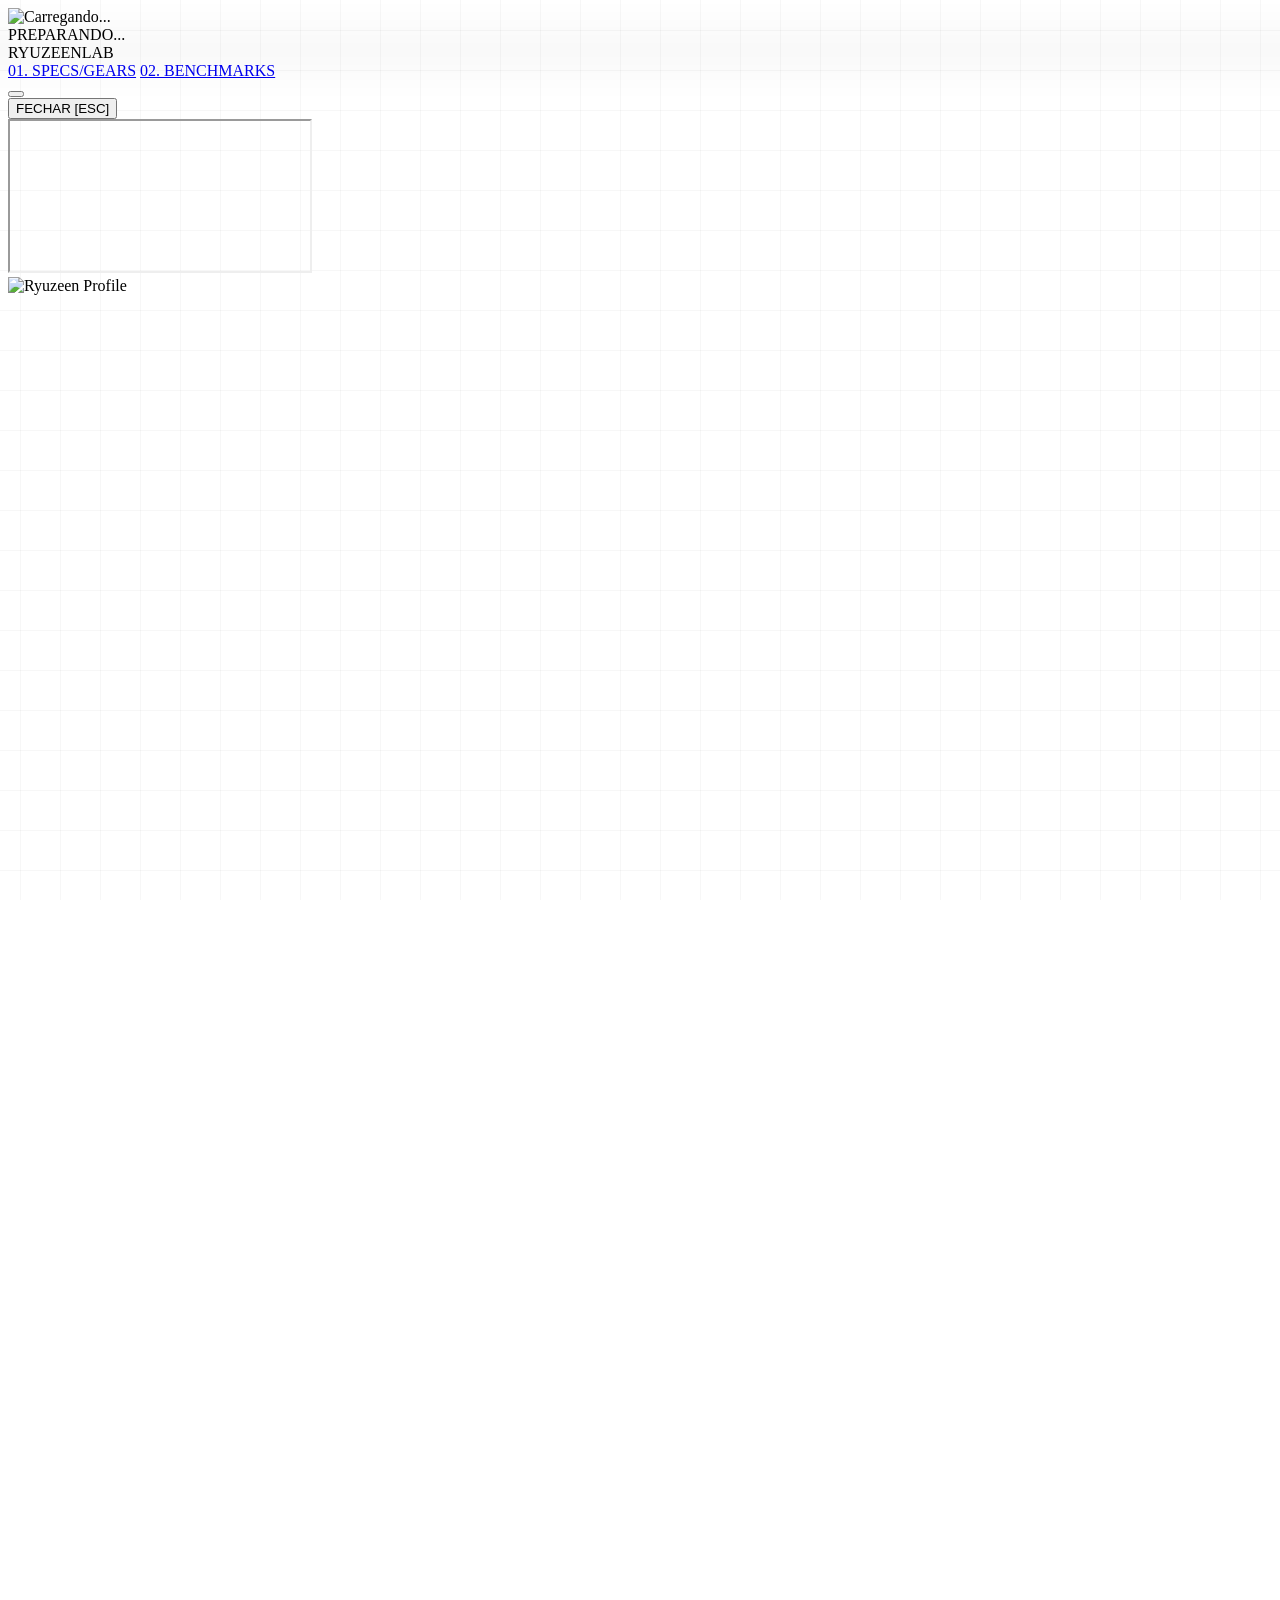
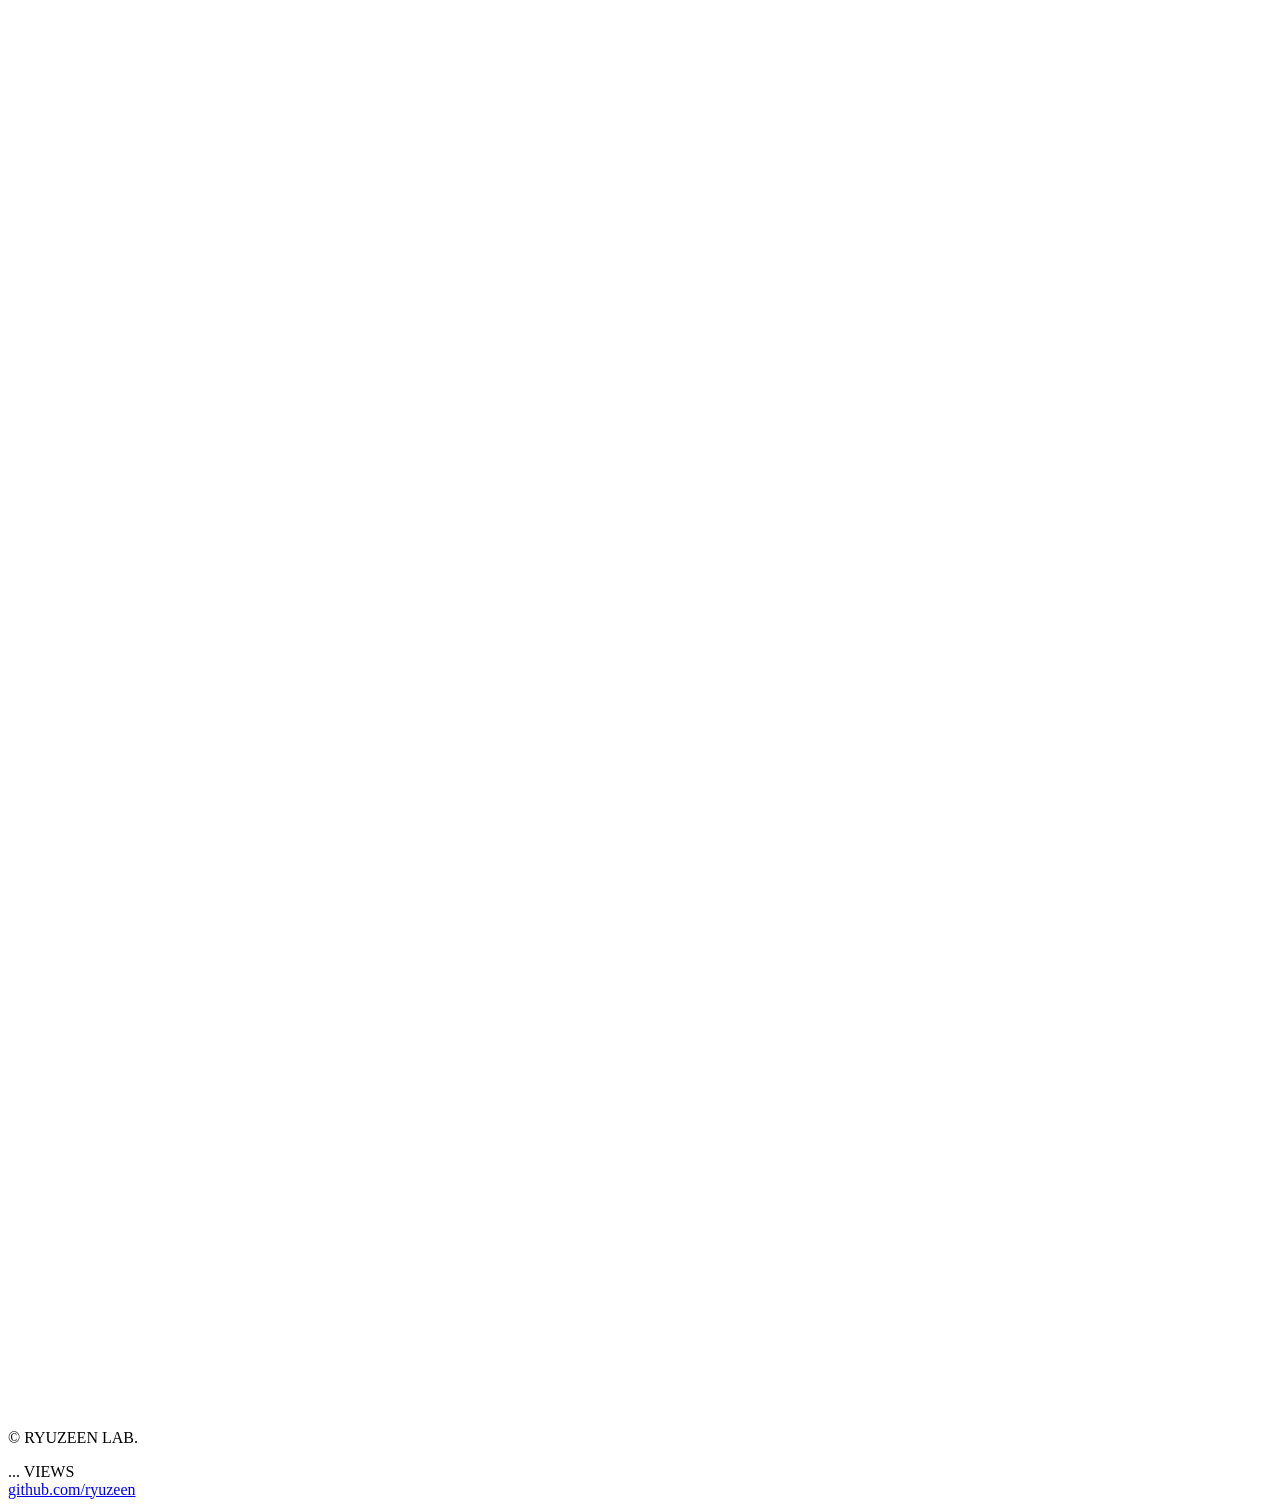
==== commit 371596dc: "Update index.html" ====
--- a/index.html
+++ b/index.html
@@ -228,7 +228,7 @@
         <!-- Texto e Barra -->
         <div class="flex items-center gap-3 font-mono text-sm font-bold tracking-[0.2em] text-gray-500 dark:text-accentDark mb-4">
             <i data-lucide="loader-2" class="w-4 h-4 animate-spin"></i>
-            SISTEMA RYUZEEN...
+            PREPARANDO...
         </div>
         <div class="w-64 h-1.5 bg-black/10 dark:bg-white/10 rounded-full overflow-hidden">
             <div class="h-full bg-black dark:bg-accentDark rounded-full animate-load-bar shadow-[0_0_10px_rgba(0,0,0,0.5)] dark:shadow-[0_0_10px_rgba(0,240,255,0.8)]"></div>
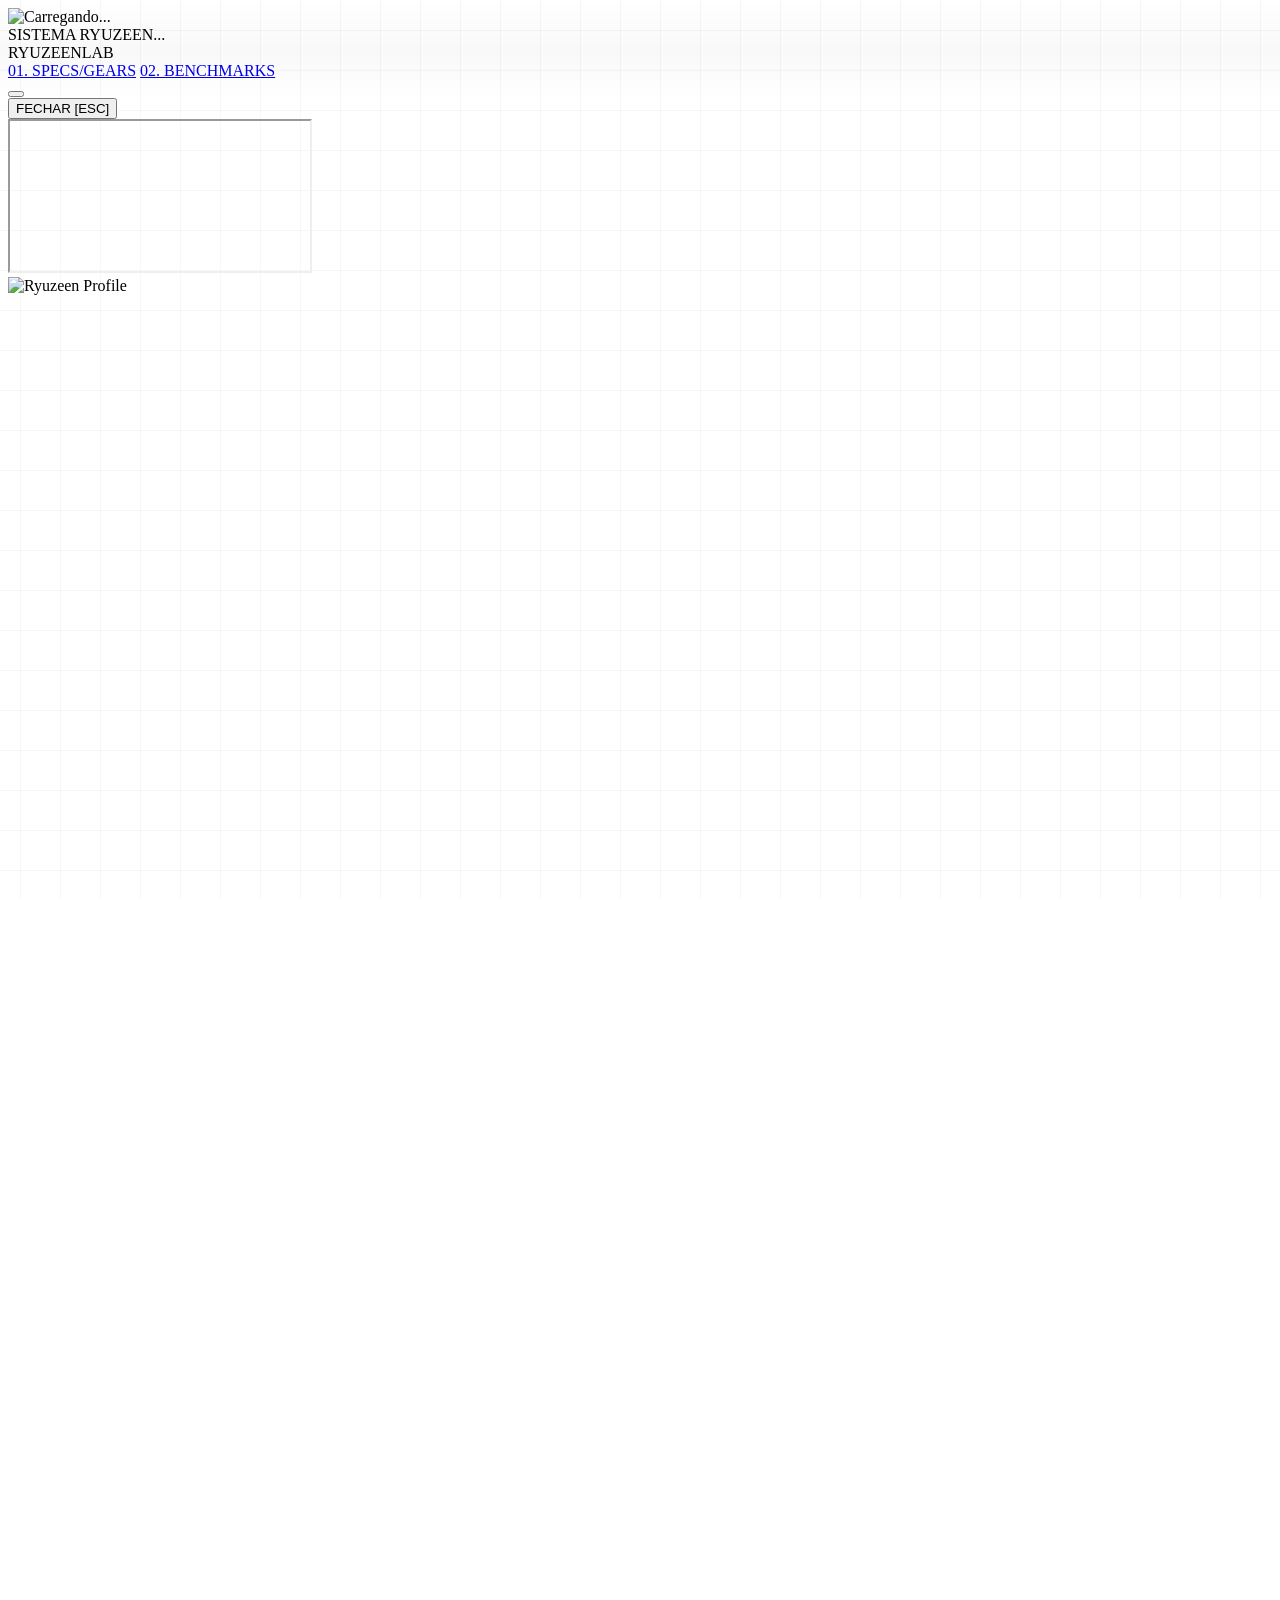
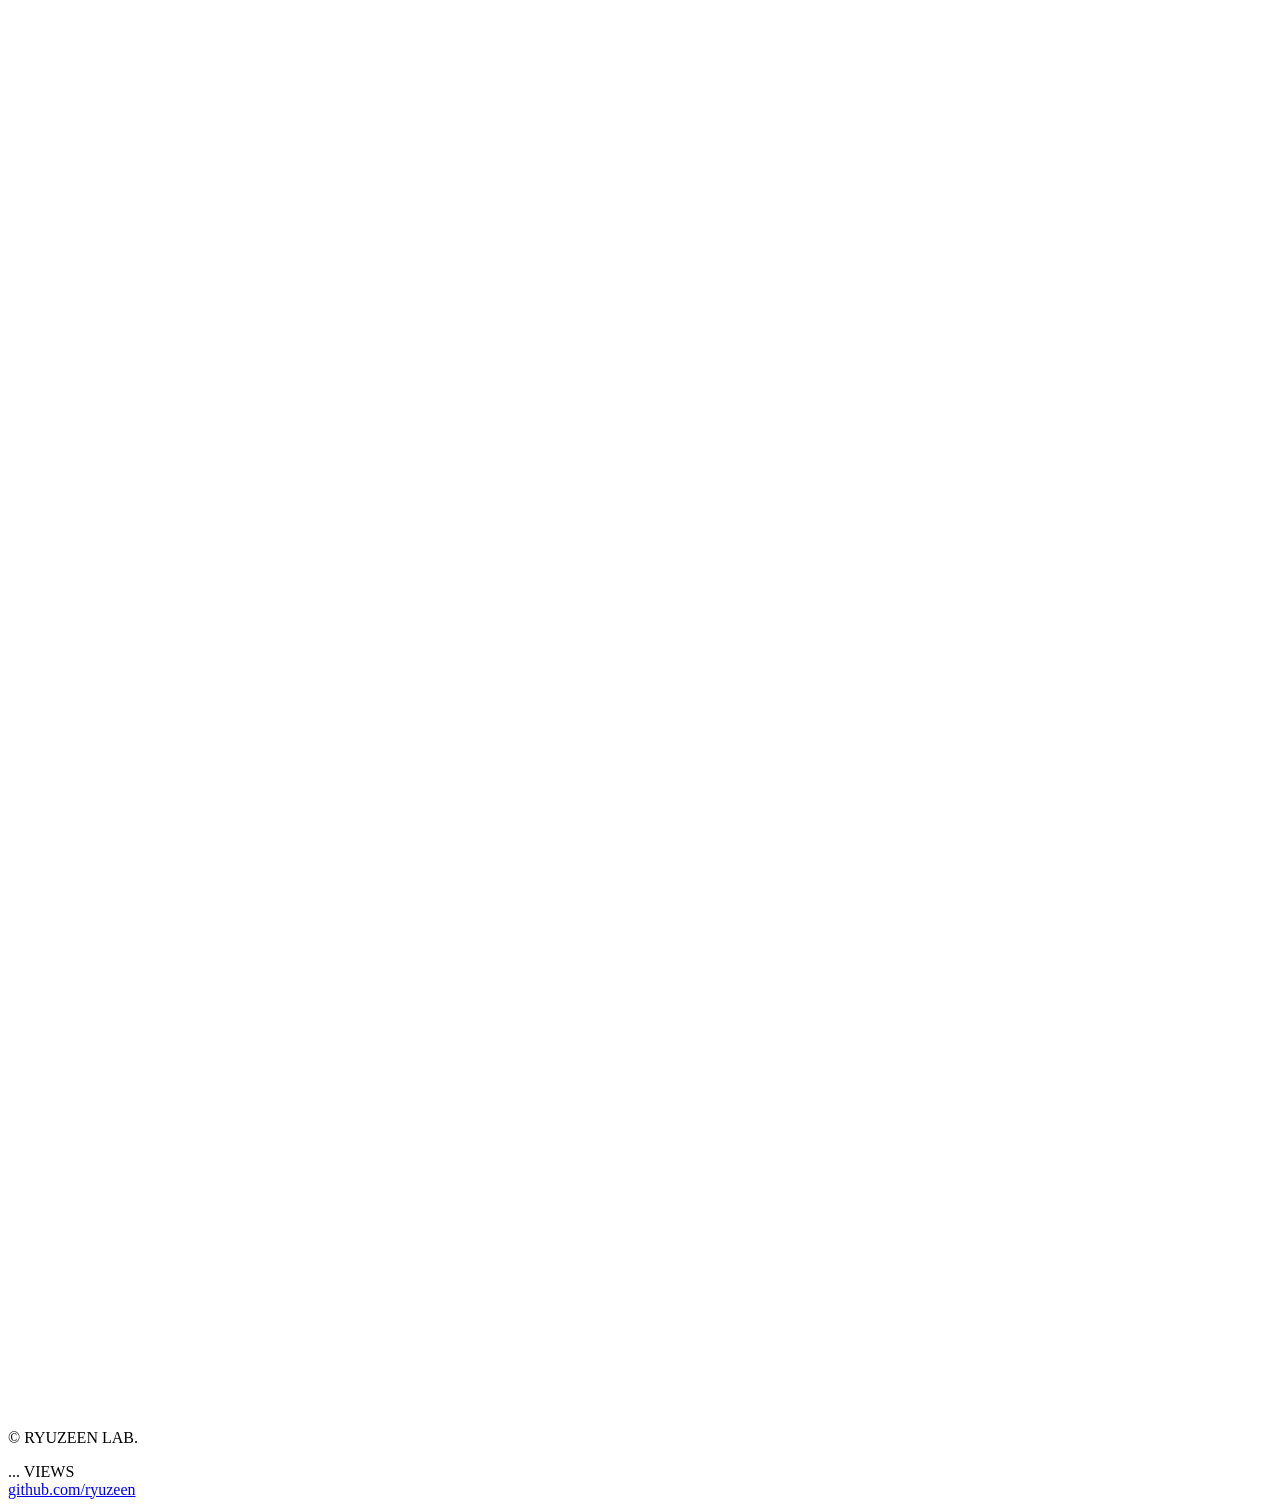
==== commit 08467778: "Update index.html" ====
--- a/index.html
+++ b/index.html
@@ -228,7 +228,7 @@
         <!-- Texto e Barra -->
         <div class="flex items-center gap-3 font-mono text-sm font-bold tracking-[0.2em] text-gray-500 dark:text-accentDark mb-4">
             <i data-lucide="loader-2" class="w-4 h-4 animate-spin"></i>
-            PREPARANDO...
+            SISTEMA RYUZEEN...
         </div>
         <div class="w-64 h-1.5 bg-black/10 dark:bg-white/10 rounded-full overflow-hidden">
             <div class="h-full bg-black dark:bg-accentDark rounded-full animate-load-bar shadow-[0_0_10px_rgba(0,0,0,0.5)] dark:shadow-[0_0_10px_rgba(0,240,255,0.8)]"></div>
@@ -276,27 +276,22 @@
         </div>
     </div>
 
-    <!-- Hero Section (Agora Horizontal com Avatar) -->
-    <header id="home" class="relative pt-40 pb-20 px-6 mx-auto max-w-[95rem] flex flex-col md:flex-row items-center md:items-center justify-center md:justify-start text-center md:text-left gap-10 lg:gap-16">
+    <!-- Hero Section (Centralizado) -->
+    <header id="home" class="relative pt-40 pb-20 px-6 mx-auto max-w-4xl flex flex-col items-center justify-center text-center gap-8">
         
-        <!-- Avatar do lado esquerdo -->
-        <div class="relative w-48 h-48 md:w-64 md:h-64 lg:w-72 lg:h-72 flex-shrink-0 group perspective-1000">
-            <div class="absolute inset-0 bg-black/5 dark:bg-accentDark/20 blur-3xl group-hover:bg-black/10 dark:group-hover:bg-accentDark/40 transition-all duration-700 rounded-full"></div>
-            <img src="https://avatars.akamai.steamstatic.com/8592c156617b78c0f52d4f56b7ac20284ed743e6_full.jpg" alt="Ryuzeen Profile" class="relative w-full h-full object-cover rounded-[2rem] border-2 border-white dark:border-white/10 shadow-[0_20px_50px_rgba(0,0,0,0.1)] dark:shadow-[0_20px_50px_rgba(0,240,255,0.15)] transition-all duration-700 group-hover:scale-105 group-hover:shadow-[0_30px_60px_rgba(0,0,0,0.2)] dark:group-hover:shadow-[0_30px_60px_rgba(0,240,255,0.3)]">
-            <!-- Detalhe decorativo no canto da imagem -->
-            <div class="absolute -bottom-4 -right-4 bg-black dark:bg-accentDark text-white dark:text-dark-900 w-12 h-12 flex items-center justify-center rounded-xl shadow-lg border border-white/20 dark:border-transparent transform rotate-12 transition-transform group-hover:rotate-0 duration-500">
-                <i data-lucide="zap" class="w-6 h-6"></i>
-            </div>
+        <!-- Avatar Quadrado -->
+        <div class="relative w-48 h-48 md:w-56 md:h-56 flex-shrink-0 group perspective-1000">
+            <div class="absolute inset-0 bg-black/5 dark:bg-accentDark/20 blur-3xl group-hover:bg-black/10 dark:group-hover:bg-accentDark/40 transition-all duration-700 rounded-xl"></div>
+            <img src="https://avatars.akamai.steamstatic.com/8592c156617b78c0f52d4f56b7ac20284ed743e6_full.jpg" alt="Ryuzeen Profile" class="relative w-full h-full object-cover rounded-xl border-2 border-white dark:border-white/10 shadow-[0_20px_50px_rgba(0,0,0,0.1)] dark:shadow-[0_20px_50px_rgba(0,240,255,0.15)] transition-all duration-700 group-hover:scale-105 group-hover:shadow-[0_30px_60px_rgba(0,0,0,0.2)] dark:group-hover:shadow-[0_30px_60px_rgba(0,240,255,0.3)]">
         </div>
 
-        <!-- Textos do lado direito -->
-        <div class="flex flex-col items-center md:items-start justify-center animate-on-scroll">
-            <h1 class="text-6xl md:text-8xl lg:text-[7rem] font-black text-black dark:text-white leading-[0.9] tracking-tighter uppercase transition-colors mb-2">
+        <!-- Textos Centralizados -->
+        <div class="flex flex-col items-center justify-center animate-on-scroll mt-2">
+            <h1 class="text-6xl md:text-8xl lg:text-[7rem] font-black text-black dark:text-white leading-[0.9] tracking-tighter uppercase transition-colors mb-4">
                 <span class="glitch-text" data-text="RYUZEEN">RYUZEEN</span>
             </h1>
             
-            <h2 class="text-2xl md:text-4xl lg:text-5xl font-extrabold text-gray-500 dark:text-accentDark tracking-tight uppercase flex flex-col md:flex-row md:items-center gap-2 md:gap-4 transition-colors mb-6">
-                <span class="hidden md:block w-12 h-1.5 bg-black/20 dark:bg-accentDark/50 rounded-full"></span>
+            <h2 class="text-2xl md:text-4xl font-extrabold text-gray-500 dark:text-accentDark tracking-tight uppercase transition-colors mb-6">
                 SE LIGA NO MEU SETUP!
             </h2>
             
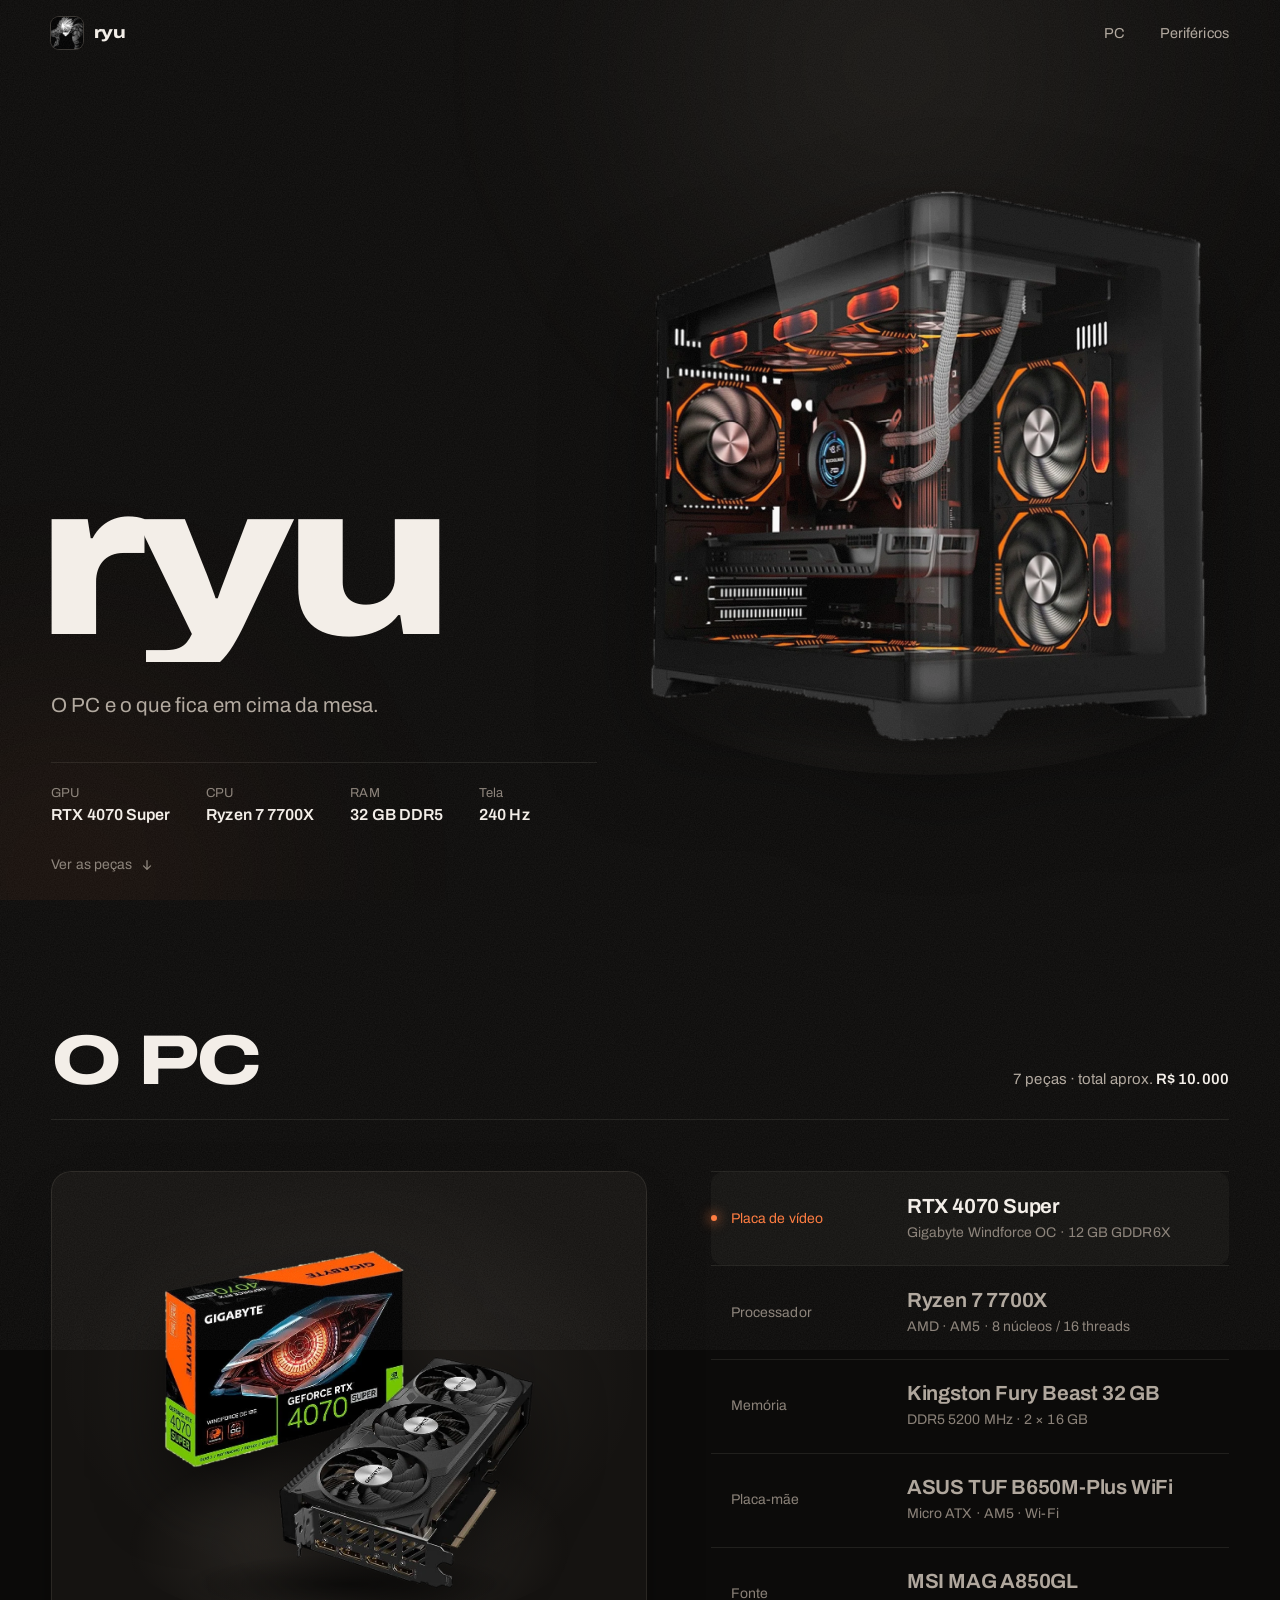
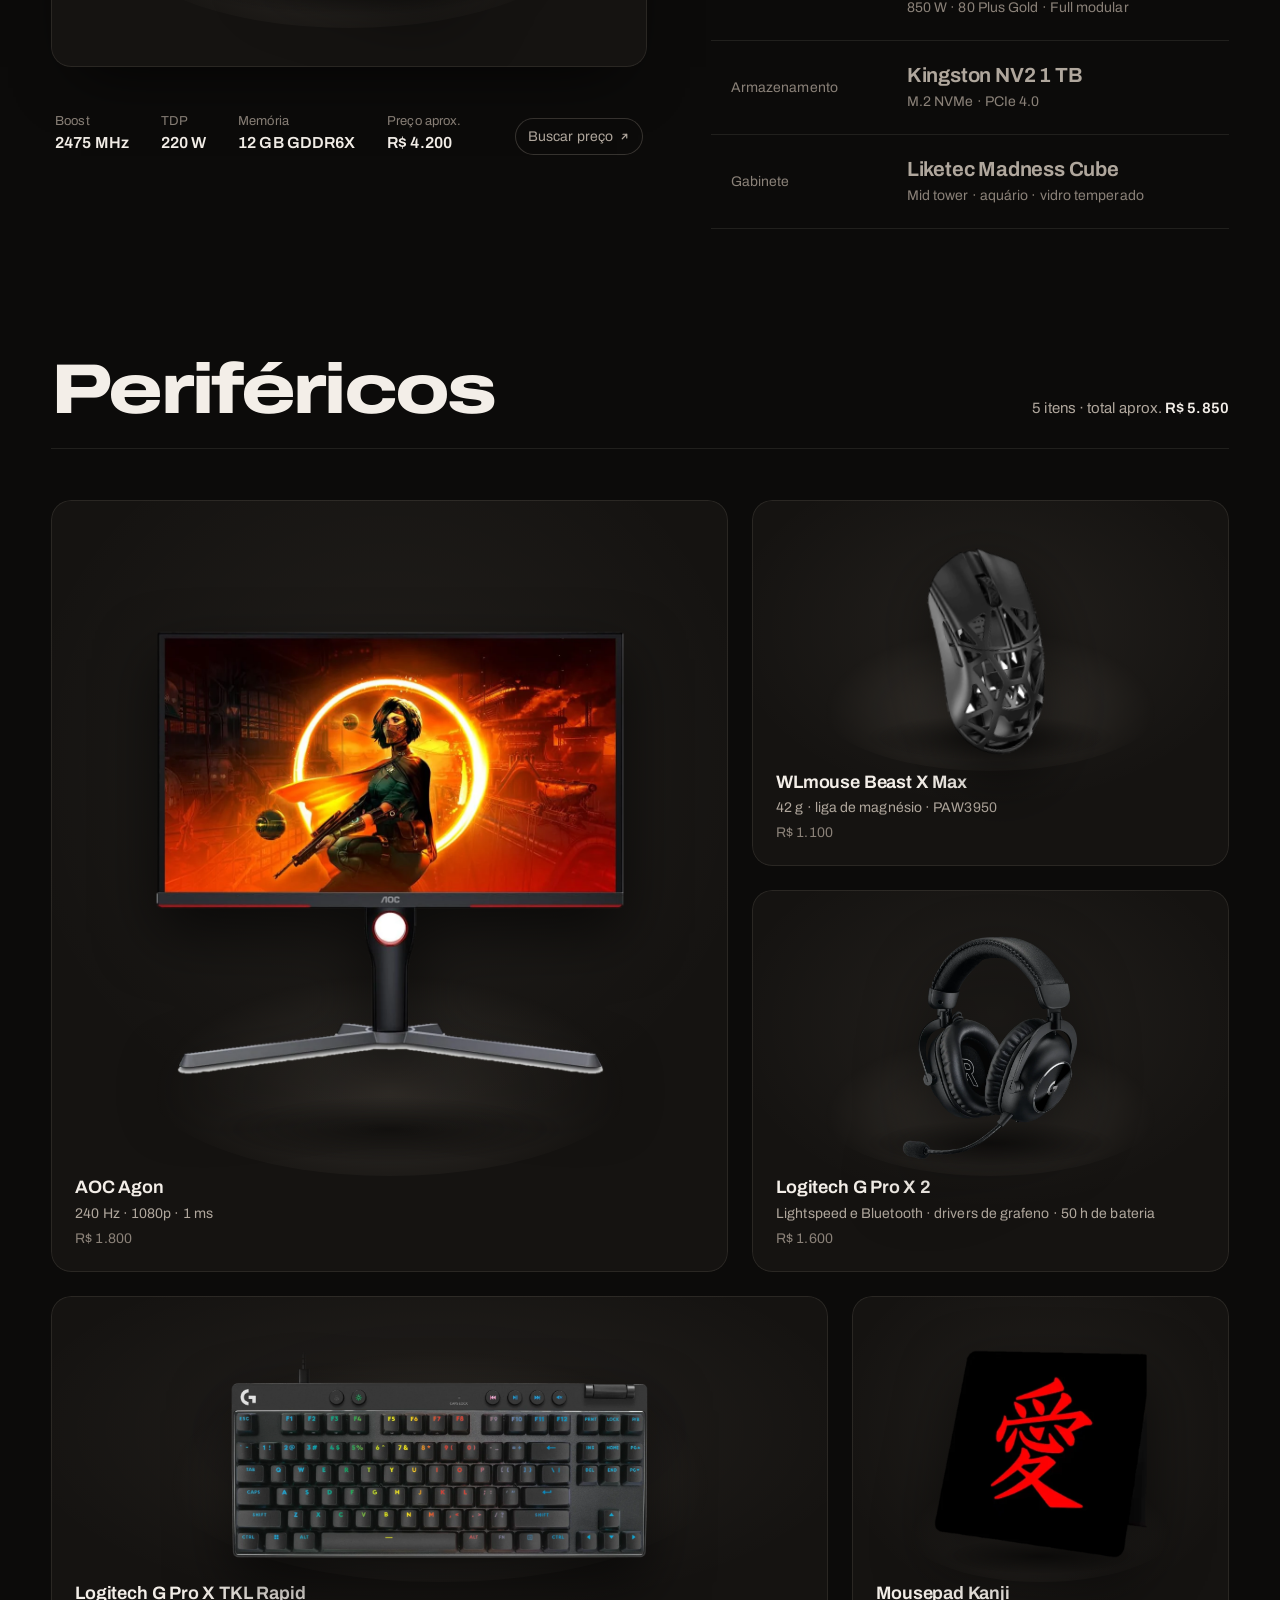
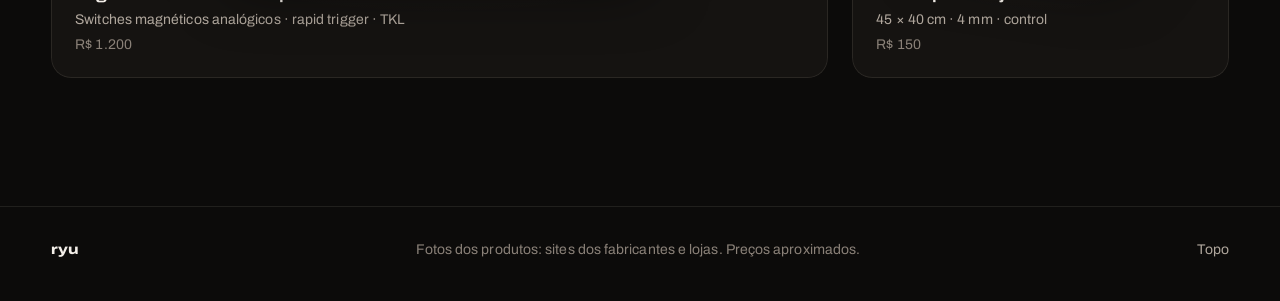
==== commit ae0a6227: "Redesign completo do site do setup Novo visual escuro com luz ambiente, fotos dos produtos hospedada" ====
--- a/index.html
+++ b/index.html
@@ -1,943 +1,285 @@
-<!DOCTYPE html>
-<html lang="pt-BR" class="scroll-smooth">
+<!doctype html>
+<html lang="pt-BR">
 <head>
-    <meta charset="UTF-8">
-    <meta name="viewport" content="width=device-width, initial-scale=1.0">
-    <title>Ryuzeen Lab: Meu Setup</title>
-    
-    <!-- Tailwind CSS -->
-    <script src="https://cdn.tailwindcss.com"></script>
-    
-    <!-- Google Fonts -->
-    <link rel="preconnect" href="https://fonts.googleapis.com">
-    <link rel="preconnect" href="https://fonts.gstatic.com" crossorigin>
-    <link href="https://fonts.googleapis.com/css2?family=JetBrains+Mono:wght@400;500;700&family=Outfit:wght@300;400;600;800;900&display=swap" rel="stylesheet">
-    
-    <!-- Ícones -->
-    <script src="https://unpkg.com/lucide@latest"></script>
-
-    <!-- Particles.js & Chart.js -->
-    <script src="https://cdn.jsdelivr.net/particles.js/2.0.0/particles.min.js"></script>
-    <script src="https://cdn.jsdelivr.net/npm/chart.js"></script>
-
-    <script>
-        tailwind.config = {
-            darkMode: 'class', // Ativa o suporte oficial do Tailwind para Dark Mode via classe
-            theme: {
-                extend: {
-                    fontFamily: {
-                        sans: ['Outfit', 'sans-serif'],
-                        mono: ['JetBrains Mono', 'monospace'],
-                    },
-                    colors: {
-                        light: {
-                            bg: '#f4f4f5',
-                            card: '#ffffff',
-                        },
-                        dark: {
-                            900: '#030303',
-                            800: '#0a0a0a',
-                            700: '#111111',
-                        },
-                        accentDark: '#00f0ff', // Ciano para o Dark Mode
-                        accentLight: '#000000', // Preto absoluto para o Light Mode
-                    }
-                }
-            }
-        }
-    </script>
-
-    <style>
-        /* Custom Scrollbar - Dinâmica para ambos os modos */
-        ::-webkit-scrollbar { width: 8px; }
-        ::-webkit-scrollbar-track { background: #f4f4f5; }
-        ::-webkit-scrollbar-thumb { background: #d4d4d8; border-radius: 4px; }
-        ::-webkit-scrollbar-thumb:hover { background: #a1a1aa; }
-        
-        html.dark ::-webkit-scrollbar-track { background: #030303; }
-        html.dark ::-webkit-scrollbar-thumb { background: #00f0ff; border-radius: 0px; }
-        html.dark ::-webkit-scrollbar-thumb:hover { background: #0088ff; }
-
-        /* Fundo Tecnológico Base - Dinâmico */
-        .tech-grid {
-            background-color: transparent;
-            background-image: 
-                linear-gradient(rgba(0, 0, 0, 0.03) 1px, transparent 1px),
-                linear-gradient(90deg, rgba(0, 0, 0, 0.03) 1px, transparent 1px);
-            background-size: 40px 40px;
-            background-position: center center;
-            position: fixed;
-            top: 0; left: 0; right: 0; bottom: 0;
-            z-index: -2;
-            transition: background-image 0.3s ease;
-        }
-
-        html.dark .tech-grid {
-            background-image: 
-                linear-gradient(rgba(0, 240, 255, 0.05) 1px, transparent 1px),
-                linear-gradient(90deg, rgba(0, 240, 255, 0.05) 1px, transparent 1px);
-        }
-
-        .scanline {
-            position: fixed;
-            top: 0; left: 0; width: 100%; height: 100px;
-            background: linear-gradient(to bottom, rgba(255,255,255,0) 0%, rgba(0, 0, 0, 0.03) 50%, rgba(255,255,255,0) 100%);
-            opacity: 0.8;
-            pointer-events: none;
-            z-index: -1;
-            animation: scan 8s linear infinite;
-        }
-
-        html.dark .scanline {
-            background: linear-gradient(to bottom, rgba(0,0,0,0) 0%, rgba(0, 240, 255, 0.1) 50%, rgba(0,0,0,0) 100%);
-            opacity: 0.5;
-        }
-
-        @keyframes scan {
-            0% { transform: translateY(-100px); }
-            100% { transform: translateY(100vh); }
-        }
-
-        /* Animação Fake Load */
-        @keyframes loadBar {
-            0% { width: 0%; }
-            40% { width: 50%; }
-            70% { width: 70%; }
-            100% { width: 100%; }
-        }
-        .animate-load-bar {
-            animation: loadBar 2s cubic-bezier(0.4, 0, 0.2, 1) forwards;
-        }
-
-        /* Glitch Effect - Dinâmico */
-        .glitch-text {
-            position: relative;
-            display: inline-block;
-        }
-        .glitch-text::before, .glitch-text::after {
-            content: attr(data-text);
-            position: absolute;
-            top: 0; left: 0; width: 100%; height: 100%;
-            opacity: 0.5;
-            pointer-events: none;
-        }
-        .glitch-text::before {
-            color: #555; z-index: -1;
-            animation: glitch-anim 4s infinite;
-            clip-path: polygon(0 0, 100% 0, 100% 45%, 0 45%);
-            transform: translate(-1px, 1px);
-        }
-        .glitch-text::after {
-            color: #888; z-index: -1;
-            animation: glitch-anim-2 3s infinite;
-            clip-path: polygon(0 80%, 100% 20%, 100% 100%, 0 100%);
-            transform: translate(1px, -1px);
-        }
-
-        html.dark .glitch-text::before { color: #0ff; opacity: 0.8; }
-        html.dark .glitch-text::after { color: #f0f; opacity: 0.8; }
-
-        @keyframes glitch-anim {
-            0% { transform: translate(0) }
-            20% { transform: translate(-1px, 1px) }
-            40% { transform: translate(-1px, -1px) }
-            60% { transform: translate(1px, 1px) }
-            80% { transform: translate(1px, -1px) }
-            100% { transform: translate(0) }
-        }
-        @keyframes glitch-anim-2 {
-            0% { transform: translate(0) }
-            20% { transform: translate(1px, -1px) }
-            40% { transform: translate(1px, 1px) }
-            60% { transform: translate(-1px, -1px) }
-            80% { transform: translate(-1px, 1px) }
-            100% { transform: translate(0) }
-        }
-
-        /* 3D Card Hover Effects & Clean Shadows - Dinâmico */
-        .card-3d-wrapper {
-            perspective: 1000px;
-            transform-style: preserve-3d;
-            height: 100%;
-        }
-        .card-3d {
-            transition: transform 0.4s cubic-bezier(0.175, 0.885, 0.32, 1.275), box-shadow 0.4s ease, border-color 0.4s ease;
-        }
-        
-        /* Light mode hover */
-        .card-3d-wrapper:hover .card-3d, .hover-glow-card:hover {
-            transform: rotateX(5deg) rotateY(-5deg) scale3d(1.02, 1.02, 1.02);
-            box-shadow: -10px 15px 35px rgba(0, 0, 0, 0.08), 0 0 0 1px rgba(0, 0, 0, 0.1) inset;
-            border-color: rgba(0, 0, 0, 1);
-        }
-
-        /* Dark mode hover */
-        html.dark .card-3d-wrapper:hover .card-3d, html.dark .hover-glow-card:hover {
-            box-shadow: -10px 10px 40px rgba(0, 240, 255, 0.25), 0 0 20px rgba(0, 240, 255, 0.3) inset;
-            border-color: rgba(0, 240, 255, 0.8);
-        }
-
-        /* Mix Blend Mode */
-        .blend-image {
-            mix-blend-mode: darken;
-        }
-
-        /* Intersection Observer Animations */
-        .animate-on-scroll {
-            opacity: 0;
-            transform: translateY(40px);
-            transition: opacity 0.8s cubic-bezier(0.16, 1, 0.3, 1), transform 0.8s cubic-bezier(0.16, 1, 0.3, 1);
-        }
-        .animate-on-scroll.is-visible {
-            opacity: 1;
-            transform: translateY(0);
-        }
-        .delay-100 { transition-delay: 100ms; }
-        .delay-200 { transition-delay: 200ms; }
-        .delay-300 { transition-delay: 300ms; }
-
-        /* Accordion Custom */
-        details > summary { list-style: none; }
-        details > summary::-webkit-details-marker { display: none; }
-    </style>
+  <meta charset="utf-8">
+  <meta name="viewport" content="width=device-width, initial-scale=1">
+  <title>ryu · setup</title>
+  <meta name="description" content="PC e periféricos do ryu: RTX 4070 Super, Ryzen 7 7700X, 32 GB DDR5, monitor 240 Hz.">
+  <meta name="theme-color" content="#0c0b0a">
+  <meta property="og:title" content="ryu · setup">
+  <meta property="og:description" content="RTX 4070 Super · Ryzen 7 7700X · 32 GB DDR5 · 240 Hz">
+  <meta property="og:image" content="https://ryuzeen.github.io/mypc/assets/img/case.webp">
+  <link rel="icon" href="assets/img/avatar.jpg">
+  <link rel="preload" href="assets/fonts/archivo-latin.woff2" as="font" type="font/woff2" crossorigin>
+  <link rel="preload" href="assets/img/case.webp" as="image">
+  <link rel="stylesheet" href="assets/style.css">
 </head>
-<body class="bg-light-bg text-gray-800 dark:bg-dark-900 dark:text-gray-300 font-sans antialiased selection:bg-accentLight selection:text-white dark:selection:bg-accentDark dark:selection:text-dark-900 relative z-0 transition-colors duration-500 overflow-hidden">
-
-    <!-- Script Inline para evitar Flash Branco/Escuro ao carregar a página -->
-    <script>
-        // Força o Light Mode (branco) como padrão para todos, a menos que o usuário já tenha salvo o Dark Mode antes
-        if (localStorage.getItem('theme') === 'dark') {
-            document.documentElement.classList.add('dark');
-        } else {
-            document.documentElement.classList.remove('dark');
-            localStorage.setItem('theme', 'light');
-        }
-    </script>
-
-    <!-- FAKE LOADING SCREEN -->
-    <div id="preloader" class="fixed inset-0 z-[100] bg-light-bg dark:bg-dark-900 flex flex-col items-center justify-center transition-all duration-700">
-        <!-- Avatar com efeitos -->
-        <div class="relative w-32 h-32 md:w-40 md:h-40 mb-10">
-            <!-- Spinner Tech Layers -->
-            <div class="absolute -inset-2 rounded-2xl border-[3px] border-t-transparent border-b-transparent border-black/20 dark:border-accentDark/30 animate-spin"></div>
-            <div class="absolute -inset-4 rounded-3xl border-[1px] border-l-transparent border-r-transparent border-black/10 dark:border-accentDark/20 animate-[spin_3s_linear_infinite_reverse]"></div>
-            
-            <img src="https://avatars.akamai.steamstatic.com/8592c156617b78c0f52d4f56b7ac20284ed743e6_full.jpg" alt="Carregando..." class="relative w-full h-full object-cover rounded-xl border-2 border-white dark:border-dark-800 shadow-xl">
+<body>
+  <div class="ambient" aria-hidden="true">
+    <span class="light light-a"></span>
+    <span class="light light-b"></span>
+    <span class="cursor-light"></span>
+  </div>
+  <div class="grain" aria-hidden="true"></div>
+
+  <header class="nav">
+    <a class="brand" href="#top" aria-label="ryu, voltar ao topo">
+      <img src="assets/img/avatar.jpg" alt="" width="32" height="32">
+      <span>ryu</span>
+    </a>
+    <nav aria-label="Seções">
+      <a href="#pc">PC</a>
+      <a href="#perifericos">Periféricos</a>
+    </nav>
+  </header>
+
+  <main id="top">
+    <section class="hero" aria-labelledby="hero-title">
+      <div class="hero-copy">
+        <h1 id="hero-title" class="wordmark"><span>ryu</span></h1>
+        <p class="hero-lede">O PC e o que fica em cima da mesa.</p>
+        <dl class="hero-specs">
+          <div><dt>GPU</dt><dd>RTX 4070 Super</dd></div>
+          <div><dt>CPU</dt><dd>Ryzen 7 7700X</dd></div>
+          <div><dt>RAM</dt><dd>32 GB DDR5</dd></div>
+          <div><dt>Tela</dt><dd>240 Hz</dd></div>
+        </dl>
+      </div>
+
+      <figure class="hero-case">
+        <span class="fan-glow" aria-hidden="true"></span>
+        <span class="pool" aria-hidden="true"></span>
+        <img src="assets/img/case.webp" alt="Gabinete Liketec Madness Cube, aquário preto com fans laranja" width="1208" height="1195" fetchpriority="high">
+      </figure>
+
+      <a class="scroll-cue" href="#pc">
+        Ver as peças
+        <svg viewBox="0 0 16 16" width="14" height="14" aria-hidden="true"><path d="M8 3v10m0 0 4-4m-4 4-4-4" fill="none" stroke="currentColor" stroke-width="1.5" stroke-linecap="round" stroke-linejoin="round"/></svg>
+      </a>
+    </section>
+
+    <section id="pc" class="build" aria-labelledby="pc-title">
+      <div class="section-head">
+        <h2 id="pc-title">O PC</h2>
+        <p>7 peças · total aprox. <span class="num">R$ 10.000</span></p>
+      </div>
+
+      <div class="build-grid">
+        <div class="stage" id="stage" aria-live="polite">
+          <div class="stage-media">
+            <span class="pool" aria-hidden="true"></span>
+            <img class="stage-img is-current" alt="" src="assets/img/gpu.webp">
+            <img class="stage-img" alt="" aria-hidden="true">
+          </div>
+          <div class="stage-info"></div>
         </div>
-        
-        <!-- Texto e Barra -->
-        <div class="flex items-center gap-3 font-mono text-sm font-bold tracking-[0.2em] text-gray-500 dark:text-accentDark mb-4">
-            <i data-lucide="loader-2" class="w-4 h-4 animate-spin"></i>
-            SISTEMA RYUZEEN...
-        </div>
-        <div class="w-64 h-1.5 bg-black/10 dark:bg-white/10 rounded-full overflow-hidden">
-            <div class="h-full bg-black dark:bg-accentDark rounded-full animate-load-bar shadow-[0_0_10px_rgba(0,0,0,0.5)] dark:shadow-[0_0_10px_rgba(0,240,255,0.8)]"></div>
-        </div>
-    </div>
-
-    <!-- Background Elements -->
-    <div id="particles-js" class="fixed inset-0 z-[-3]"></div>
-    <div class="tech-grid"></div>
-    <div class="scanline"></div>
-    
-    <!-- Brilho de fundo sutil dinâmico -->
-    <div class="fixed top-[-150px] left-1/2 transform -translate-x-1/2 w-[600px] h-[600px] bg-white dark:bg-accentDark/20 rounded-full blur-[120px] dark:blur-[100px] pointer-events-none z-[-1] opacity-60 dark:opacity-100 transition-colors duration-700"></div>
-
-    <!-- Navigation Header -->
-    <nav class="fixed top-0 w-full bg-light-bg/80 dark:bg-dark-900/80 backdrop-blur-md border-b border-black/5 dark:border-white/5 z-40 transition-all duration-300">
-        <div class="max-w-[95rem] mx-auto px-6 h-16 flex items-center justify-between">
-            <div class="flex items-center gap-2 text-black dark:text-accentDark font-bold text-xl tracking-tighter transition-colors">
-                <i data-lucide="hexagon" class="w-5 h-5"></i> RYUZEEN<span class="text-gray-500 dark:text-white transition-colors">LAB</span>
-            </div>
-            
-            <div class="flex items-center gap-6">
-                <div class="hidden md:flex items-center gap-8 font-mono text-xs text-gray-500 dark:text-gray-400 font-semibold transition-colors">
-                    <a href="#specs" class="hover:text-black dark:hover:text-accentDark transition-colors">01. SPECS/GEARS</a>
-                    <a href="#benchmarks" class="hover:text-black dark:hover:text-accentDark transition-colors">02. BENCHMARKS</a>
-                </div>
-                
-                <!-- Toggle Dark Mode -->
-                <button id="themeToggle" class="p-2 ml-4 rounded-full text-gray-600 hover:text-black hover:bg-black/5 dark:text-gray-400 dark:hover:text-white dark:hover:bg-white/10 transition-all focus:outline-none">
-                    <i data-lucide="moon" class="w-5 h-5 block dark:hidden"></i>
-                    <i data-lucide="sun" class="w-5 h-5 hidden dark:block text-yellow-400"></i>
-                </button>
-            </div>
-        </div>
-    </nav>
-
-    <!-- Modal 3D Sketchfab (Gabinete) -->
-    <div id="modal3d" class="fixed inset-0 bg-white/90 dark:bg-black/90 z-50 hidden opacity-0 transition-opacity duration-300 flex items-center justify-center backdrop-blur-sm">
-        <button onclick="close3DModal()" class="absolute top-6 right-6 text-black hover:text-gray-500 dark:text-white dark:hover:text-accentDark transition-colors flex items-center gap-2 font-mono text-sm font-bold">
-            FECHAR [ESC] <i data-lucide="x" class="w-6 h-6"></i>
-        </button>
-        <div class="w-full max-w-5xl h-[70vh] rounded-2xl overflow-hidden border border-black/10 dark:border-accentDark/30 shadow-2xl dark:shadow-[0_0_50px_rgba(0,240,255,0.3)] transition-colors">
-            <!-- Modelo 3D gratuito do Sketchfab -->
-            <iframe id="iframe3d" title="PC Case" class="w-full h-full bg-white" src="https://sketchfab.com/models/08c02c91ba42416b8015dc3f6b92f447/embed?autostart=1&ui_theme=dark" allow="autoplay; fullscreen; xr-spatial-tracking" execution-while-out-of-viewport execution-while-not-rendered web-share></iframe>
-        </div>
-    </div>
-
-    <!-- Hero Section (Centralizado) -->
-    <header id="home" class="relative pt-40 pb-20 px-6 mx-auto max-w-4xl flex flex-col items-center justify-center text-center gap-8">
-        
-        <!-- Avatar Quadrado -->
-        <div class="relative w-48 h-48 md:w-56 md:h-56 flex-shrink-0 group perspective-1000">
-            <div class="absolute inset-0 bg-black/5 dark:bg-accentDark/20 blur-3xl group-hover:bg-black/10 dark:group-hover:bg-accentDark/40 transition-all duration-700 rounded-xl"></div>
-            <img src="https://avatars.akamai.steamstatic.com/8592c156617b78c0f52d4f56b7ac20284ed743e6_full.jpg" alt="Ryuzeen Profile" class="relative w-full h-full object-cover rounded-xl border-2 border-white dark:border-white/10 shadow-[0_20px_50px_rgba(0,0,0,0.1)] dark:shadow-[0_20px_50px_rgba(0,240,255,0.15)] transition-all duration-700 group-hover:scale-105 group-hover:shadow-[0_30px_60px_rgba(0,0,0,0.2)] dark:group-hover:shadow-[0_30px_60px_rgba(0,240,255,0.3)]">
-        </div>
-
-        <!-- Textos Centralizados -->
-        <div class="flex flex-col items-center justify-center animate-on-scroll mt-2">
-            <h1 class="text-6xl md:text-8xl lg:text-[7rem] font-black text-black dark:text-white leading-[0.9] tracking-tighter uppercase transition-colors mb-4">
-                <span class="glitch-text" data-text="RYUZEEN">RYUZEEN</span>
-            </h1>
-            
-            <h2 class="text-2xl md:text-4xl font-extrabold text-gray-500 dark:text-accentDark tracking-tight uppercase transition-colors mb-6">
-                SE LIGA NO MEU SETUP!
-            </h2>
-            
-            <p class="text-lg md:text-xl text-gray-600 dark:text-gray-400 max-w-2xl font-light leading-relaxed transition-colors">
-                Desenvolvido para alta performance e precisão. Uma máquina preparada para renderização extrema e domínio absoluto no gameplay competitivo. Bem-vindo ao lab.
-            </p>
-        </div>
-    </header>
-
-    <main class="mx-auto max-w-[95rem] px-6 pb-20">
-        
-        <!-- Contêiner Flexível para alinhar ambas as colunas -->
-        <div class="grid grid-cols-1 xl:grid-cols-12 gap-8 items-stretch">
-            
-            <!-- SEÇÃO: PC BUILD (Ocupa 8 colunas) -->
-            <section id="specs" class="xl:col-span-8 animate-on-scroll delay-100 flex flex-col">
-                <div class="flex items-center justify-between mb-8 border-b border-black/10 dark:border-white/10 pb-4 transition-colors">
-                    <div class="flex items-center gap-4">
-                        <div class="p-2 bg-black/5 dark:bg-accentDark/10 rounded-lg border border-black/10 dark:border-accentDark/20 transition-colors">
-                            <i data-lucide="cpu" class="w-6 h-6 text-black dark:text-accentDark transition-colors"></i>
-                        </div>
-                        <h2 class="text-2xl md:text-3xl font-bold text-black dark:text-white tracking-tight uppercase transition-colors">Componentes Principais</h2>
-                    </div>
-                </div>
-
-                <!-- Novo Grid 3x3 Perfeito -->
-                <div class="grid grid-cols-1 md:grid-cols-2 lg:grid-cols-3 gap-6 items-stretch flex-1">
-                    
-                    <!-- GPU -->
-                    <div class="card-3d-wrapper">
-                        <div class="card-3d relative rounded-2xl bg-white dark:bg-dark-800 border border-black/5 dark:border-white/5 shadow-sm p-2 h-full flex flex-col transition-colors">
-                            <!-- A caixa da imagem se mantém sempre branca para as fotos JPEG combinarem -->
-                            <div class="relative h-40 w-full rounded-xl bg-white flex items-center justify-center p-4 overflow-hidden border border-gray-100 dark:border-gray-800">
-                                <img src="https://images1.kabum.com.br/produtos/fotos/517751/placa-de-video-rtx-4070-super-gigabyte-windforce-nvidia-geforce-12gb-gddr6-dlss-ray-tracing-gv-n407swf3-12gd_1707245338_gg.jpg" alt="GPU" class="w-full h-full object-contain blend-image">
-                            </div>
-                            <div class="p-5 flex-1 flex flex-col">
-                                <p class="text-[10px] font-mono text-gray-500 dark:text-accentDark font-bold mb-1 transition-colors">GPU // VÍDEO</p>
-                                <h3 class="text-lg text-black dark:text-white font-bold leading-tight mb-1 transition-colors">RTX 4070 SUPER</h3>
-                                <p class="text-xs text-gray-600 dark:text-gray-500 mb-4 transition-colors">12GB GDDR6X</p>
-                                
-                                <details class="mt-auto group/details">
-                                    <summary class="cursor-pointer text-xs font-mono text-gray-500 dark:text-gray-400 hover:text-black dark:hover:text-accentDark font-semibold flex items-center gap-1 transition-colors outline-none">
-                                        <i data-lucide="plus-square" class="w-3 h-3 group-open/details:hidden"></i>
-                                        <i data-lucide="minus-square" class="w-3 h-3 hidden group-open/details:block"></i>
-                                        EXPANDIR SPECS
-                                    </summary>
-                                    <div class="pt-3 mt-3 border-t border-black/5 dark:border-white/5 space-y-1.5 text-xs font-mono text-gray-600 dark:text-gray-500 transition-colors">
-                                        <div class="flex justify-between"><span>Clock</span> <span class="text-black dark:text-white font-bold transition-colors">2475 MHz</span></div>
-                                        <div class="flex justify-between"><span>TDP</span> <span class="text-black dark:text-accentDark font-bold transition-colors">220 W</span></div>
-                                        <div class="flex justify-between"><span>Preço Est.</span> <span class="text-black dark:text-white font-bold transition-colors">R$ 4.200</span></div>
-                                        <a href="https://www.google.com/search?q=RTX+4070+SUPER+12gb" target="_blank" class="block text-black dark:text-accentDark font-bold hover:underline mt-2 transition-colors">> Pesquisar</a>
-                                    </div>
-                                </details>
-                            </div>
-                        </div>
-                    </div>
-
-                    <!-- CPU -->
-                    <div class="card-3d-wrapper">
-                        <div class="card-3d relative rounded-2xl bg-white dark:bg-dark-800 border border-black/5 dark:border-white/5 shadow-sm p-2 h-full flex flex-col transition-colors">
-                            <div class="relative h-40 w-full rounded-xl bg-white flex items-center justify-center p-4 overflow-hidden border border-gray-100 dark:border-gray-800">
-                                <img src="https://media.pichau.com.br/media/catalog/product/cache/2f958555330323e505eba7ce930bdf27/1/0/100-100000591wof.jpg" alt="CPU" class="w-full h-full object-contain blend-image">
-                            </div>
-                            <div class="p-5 flex-1 flex flex-col">
-                                <p class="text-[10px] font-mono text-gray-500 dark:text-accentDark font-bold mb-1 transition-colors">CPU // PROCESSADOR</p>
-                                <h3 class="text-lg text-black dark:text-white font-bold leading-tight mb-1 transition-colors">Ryzen 7 7700X</h3>
-                                <p class="text-xs text-gray-600 dark:text-gray-500 mb-4 transition-colors">AMD AM5</p>
-                                
-                                <details class="mt-auto group/details">
-                                    <summary class="cursor-pointer text-xs font-mono text-gray-500 dark:text-gray-400 hover:text-black dark:hover:text-accentDark font-semibold flex items-center gap-1 transition-colors outline-none">
-                                        <i data-lucide="plus-square" class="w-3 h-3 group-open/details:hidden"></i>
-                                        <i data-lucide="minus-square" class="w-3 h-3 hidden group-open/details:block"></i>
-                                        EXPANDIR SPECS
-                                    </summary>
-                                    <div class="pt-3 mt-3 border-t border-black/5 dark:border-white/5 space-y-1.5 text-xs font-mono text-gray-600 dark:text-gray-500 transition-colors">
-                                        <div class="flex justify-between"><span>Boost</span> <span class="text-black dark:text-white font-bold transition-colors">5.4 GHz</span></div>
-                                        <div class="flex justify-between"><span>TDP</span> <span class="text-black dark:text-accentDark font-bold transition-colors">105 W</span></div>
-                                        <div class="flex justify-between"><span>Preço Est.</span> <span class="text-black dark:text-white font-bold transition-colors">R$ 2.100</span></div>
-                                        <a href="https://www.google.com/search?q=AMD+Ryzen+7+7700X" target="_blank" class="block text-black dark:text-accentDark font-bold hover:underline mt-2 transition-colors">> Pesquisar</a>
-                                    </div>
-                                </details>
-                            </div>
-                        </div>
-                    </div>
-
-                    <!-- RAM -->
-                    <div class="card-3d-wrapper">
-                        <div class="card-3d relative rounded-2xl bg-white dark:bg-dark-800 border border-black/5 dark:border-white/5 shadow-sm p-2 h-full flex flex-col transition-colors">
-                            <div class="relative h-40 w-full rounded-xl bg-white flex items-center justify-center p-4 overflow-hidden border border-gray-100 dark:border-gray-800">
-                                <img src="https://img.terabyteshop.com.br/produto/g/memoria-ddr5-kingston-fury-beast-32gb-5200mhz-preto-kf552c40bb32_261118.jpg" alt="RAM" class="w-full h-full object-contain blend-image">
-                            </div>
-                            <div class="p-5 flex-1 flex flex-col">
-                                <p class="text-[10px] font-mono text-gray-500 dark:text-accentDark font-bold mb-1 transition-colors">RAM // MEMÓRIA</p>
-                                <h3 class="text-lg text-black dark:text-white font-bold leading-tight mb-1 transition-colors">32GB Kingston Fury</h3>
-                                <p class="text-xs text-gray-600 dark:text-gray-500 mb-4 transition-colors">DDR5 5200MHz</p>
-
-                                <details class="mt-auto group/details">
-                                    <summary class="cursor-pointer text-xs font-mono text-gray-500 dark:text-gray-400 hover:text-black dark:hover:text-accentDark font-semibold flex items-center gap-1 transition-colors outline-none">
-                                        <i data-lucide="plus-square" class="w-3 h-3 group-open/details:hidden"></i>
-                                        <i data-lucide="minus-square" class="w-3 h-3 hidden group-open/details:block"></i>
-                                        EXPANDIR SPECS
-                                    </summary>
-                                    <div class="pt-3 mt-3 border-t border-black/5 dark:border-white/5 space-y-1.5 text-xs font-mono text-gray-600 dark:text-gray-500 transition-colors">
-                                        <div class="flex justify-between"><span>Capacidade</span> <span class="text-black dark:text-white font-bold transition-colors">2x16GB</span></div>
-                                        <div class="flex justify-between"><span>Latência</span> <span class="text-black dark:text-accentDark font-bold transition-colors">CL40</span></div>
-                                        <div class="flex justify-between"><span>Preço Est.</span> <span class="text-black dark:text-white font-bold transition-colors">R$ 750</span></div>
-                                        <a href="https://www.google.com/search?q=32GB+Kingston+Fury+DDR5" target="_blank" class="block text-black dark:text-accentDark font-bold hover:underline mt-2 transition-colors">> Pesquisar</a>
-                                    </div>
-                                </details>
-                            </div>
-                        </div>
-                    </div>
-
-                    <!-- Placa Mãe -->
-                    <div class="card-3d-wrapper">
-                        <div class="card-3d relative rounded-2xl bg-white dark:bg-dark-800 border border-black/5 dark:border-white/5 shadow-sm p-2 h-full flex flex-col transition-colors">
-                            <div class="relative h-40 w-full rounded-xl bg-white flex items-center justify-center p-4 overflow-hidden border border-gray-100 dark:border-gray-800">
-                                <img src="https://dlcdnwebimgs.asus.com/gain/58e593d1-b3f8-46e8-9639-e9bb563d1360/" alt="Placa Mãe" class="w-full h-full object-contain blend-image">
-                            </div>
-                            <div class="p-5 flex-1 flex flex-col">
-                                <p class="text-[10px] font-mono text-gray-500 dark:text-accentDark font-bold mb-1 transition-colors">MOBO // PLACA MÃE</p>
-                                <h3 class="text-lg text-black dark:text-white font-bold leading-tight mb-1 transition-colors">Asus TUF B650M-Plus</h3>
-                                <p class="text-xs text-gray-600 dark:text-gray-500 mb-4 transition-colors">Micro ATX Wi-Fi</p>
-
-                                <details class="mt-auto group/details">
-                                    <summary class="cursor-pointer text-xs font-mono text-gray-500 dark:text-gray-400 hover:text-black dark:hover:text-accentDark font-semibold flex items-center gap-1 transition-colors outline-none">
-                                        <i data-lucide="plus-square" class="w-3 h-3 group-open/details:hidden"></i>
-                                        <i data-lucide="minus-square" class="w-3 h-3 hidden group-open/details:block"></i>
-                                        EXPANDIR SPECS
-                                    </summary>
-                                    <div class="pt-3 mt-3 border-t border-black/5 dark:border-white/5 space-y-1.5 text-xs font-mono text-gray-600 dark:text-gray-500 transition-colors">
-                                        <div class="flex justify-between"><span>Formato</span> <span class="text-black dark:text-white font-bold transition-colors">mATX</span></div>
-                                        <div class="flex justify-between"><span>Socket</span> <span class="text-black dark:text-white font-bold transition-colors">AM5</span></div>
-                                        <div class="flex justify-between"><span>Preço Est.</span> <span class="text-black dark:text-accentDark font-bold transition-colors">R$ 1.500</span></div>
-                                        <a href="https://www.google.com/search?q=Asus+TUF+B650M-Plus+WiFi" target="_blank" class="block text-black dark:text-accentDark font-bold hover:underline mt-2 transition-colors">> Pesquisar</a>
-                                    </div>
-                                </details>
-                            </div>
-                        </div>
-                    </div>
-
-                    <!-- Fonte -->
-                    <div class="card-3d-wrapper">
-                        <div class="card-3d relative rounded-2xl bg-white dark:bg-dark-800 border border-black/5 dark:border-white/5 shadow-sm p-2 h-full flex flex-col transition-colors">
-                            <div class="relative h-40 w-full rounded-xl bg-white flex items-center justify-center p-4 overflow-hidden border border-gray-100 dark:border-gray-800">
-                                <img src="https://images6.kabum.com.br/produtos/fotos/462816/fonte-msi-mag-a850gl-atx-850w-80-plus-gold-modular-pfc-ativo-bivolt-preto_1698349376_gg.jpg" alt="PSU" class="w-full h-full object-contain blend-image">
-                            </div>
-                            <div class="p-5 flex-1 flex flex-col">
-                                <p class="text-[10px] font-mono text-gray-500 dark:text-accentDark font-bold mb-1 transition-colors">PSU // FONTE</p>
-                                <h3 class="text-lg text-black dark:text-white font-bold leading-tight mb-1 transition-colors">MSI MAG A850GL</h3>
-                                <p class="text-xs text-gray-600 dark:text-gray-500 mb-4 transition-colors">850W 80 Plus Gold</p>
-
-                                <details class="mt-auto group/details">
-                                    <summary class="cursor-pointer text-xs font-mono text-gray-500 dark:text-gray-400 hover:text-black dark:hover:text-accentDark font-semibold flex items-center gap-1 transition-colors outline-none">
-                                        <i data-lucide="plus-square" class="w-3 h-3 group-open/details:hidden"></i>
-                                        <i data-lucide="minus-square" class="w-3 h-3 hidden group-open/details:block"></i>
-                                        EXPANDIR SPECS
-                                    </summary>
-                                    <div class="pt-3 mt-3 border-t border-black/5 dark:border-white/5 space-y-1.5 text-xs font-mono text-gray-600 dark:text-gray-500 transition-colors">
-                                        <div class="flex justify-between"><span>Certificação</span> <span class="text-black dark:text-accentDark font-bold transition-colors">80 Plus Gold</span></div>
-                                        <div class="flex justify-between"><span>Modular</span> <span class="text-black dark:text-white font-bold transition-colors">Full Modular</span></div>
-                                        <div class="flex justify-between"><span>Preço Est.</span> <span class="text-black dark:text-white font-bold transition-colors">R$ 700</span></div>
-                                        <a href="https://www.google.com/search?q=MSI+MAG+A850GL+850W+Gold" target="_blank" class="block text-black dark:text-accentDark font-bold hover:underline mt-2 transition-colors">> Pesquisar</a>
-                                    </div>
-                                </details>
-                            </div>
-                        </div>
-                    </div>
-
-                    <!-- SSD -->
-                    <div class="card-3d-wrapper">
-                        <div class="card-3d relative rounded-2xl bg-white dark:bg-dark-800 border border-black/5 dark:border-white/5 shadow-sm p-2 h-full flex flex-col transition-colors">
-                            <div class="relative h-40 w-full rounded-xl bg-white flex items-center justify-center p-4 overflow-hidden border border-gray-100 dark:border-gray-800">
-                                <img src="https://img.terabyteshop.com.br/produto/p/ssd-kingston-nv2-1tb-m2-nvme-2280-leitura-3500mbs-e-gravacao-2100mbs-snv2s1000g_154119.jpg" alt="SSD" class="w-full h-full object-contain blend-image">
-                            </div>
-                            <div class="p-5 flex-1 flex flex-col">
-                                <p class="text-[10px] font-mono text-gray-500 dark:text-accentDark font-bold mb-1 transition-colors">STORAGE // SSD</p>
-                                <h3 class="text-lg text-black dark:text-white font-bold leading-tight mb-1 transition-colors">Kingston NV2 1TB</h3>
-                                <p class="text-xs text-gray-600 dark:text-gray-500 mb-4 transition-colors">M.2 NVMe Gen4</p>
-                                
-                                <details class="mt-auto group/details">
-                                    <summary class="cursor-pointer text-xs font-mono text-gray-500 dark:text-gray-400 hover:text-black dark:hover:text-accentDark font-semibold flex items-center gap-1 transition-colors outline-none">
-                                        <i data-lucide="plus-square" class="w-3 h-3 group-open/details:hidden"></i>
-                                        <i data-lucide="minus-square" class="w-3 h-3 hidden group-open/details:block"></i>
-                                        EXPANDIR SPECS
-                                    </summary>
-                                    <div class="pt-3 mt-3 border-t border-black/5 dark:border-white/5 space-y-1.5 text-xs font-mono text-gray-600 dark:text-gray-500 transition-colors">
-                                        <div class="flex justify-between"><span>Leitura</span> <span class="text-black dark:text-accentDark font-bold transition-colors">3500 MB/s</span></div>
-                                        <div class="flex justify-between"><span>Gravação</span> <span class="text-black dark:text-white font-bold transition-colors">2100 MB/s</span></div>
-                                        <div class="flex justify-between"><span>Preço Est.</span> <span class="text-black dark:text-white font-bold transition-colors">R$ 400</span></div>
-                                        <a href="https://www.google.com/search?q=SSD+Kingston+NV2+1TB+M.2+NVMe" target="_blank" class="block text-black dark:text-accentDark font-bold hover:underline mt-2 transition-colors">> Pesquisar</a>
-                                    </div>
-                                </details>
-                            </div>
-                        </div>
-                    </div>
-
-                    <!-- Gabinete com interatividade 3D (Ocupa as 3 colunas em telas grandes) -->
-                    <div class="card-3d-wrapper md:col-span-2 lg:col-span-3">
-                        <div class="card-3d relative rounded-2xl bg-white dark:bg-dark-800 border border-black/10 dark:border-accentDark/30 shadow-sm p-2 h-full flex flex-col overflow-hidden transition-colors">
-                            <div class="absolute inset-0 bg-[linear-gradient(rgba(0,0,0,0.03)_1px,transparent_1px),linear-gradient(90deg,rgba(0,0,0,0.03)_1px,transparent_1px)] dark:bg-[linear-gradient(rgba(0,240,255,0.05)_1px,transparent_1px),linear-gradient(90deg,rgba(0,240,255,0.05)_1px,transparent_1px)] bg-[size:10px_10px] pointer-events-none opacity-50 transition-colors"></div>
-                            
-                            <div class="relative h-56 w-full rounded-xl bg-white flex items-center justify-center p-4 overflow-hidden group/img border border-gray-100 dark:border-gray-800 transition-colors">
-                                <img src="https://img.terabyteshop.com.br/produto/p/gabinete-gamer-liketec-madness-cube-design-mid-tower-vidro-temperado-m-atx-black-sem-fonte-sem-fans_199010.jpg" alt="Case" class="w-full h-full object-contain blend-image">
-                                
-                                <!-- Botão de explorar 3D hover -->
-                                <button onclick="open3DModal()" class="absolute inset-0 bg-white/70 dark:bg-black/60 flex items-center justify-center opacity-0 group-hover/img:opacity-100 transition-opacity backdrop-blur-sm">
-                                    <span class="px-6 py-3 border border-black dark:border-accentDark text-black dark:text-accentDark font-bold font-mono text-sm bg-white/90 dark:bg-dark-900/90 flex items-center gap-2 shadow-lg dark:shadow-[0_0_15px_rgba(0,240,255,0.4)] transition-colors">
-                                        <i data-lucide="box" class="w-5 h-5"></i> EXPLORAR 360°
-                                    </span>
-                                </button>
-                            </div>
-                            <div class="p-5 flex-1 flex flex-col justify-end z-10">
-                                <p class="text-[10px] font-mono text-gray-500 dark:text-accentDark font-bold mb-1 transition-colors">CASE // GABINETE</p>
-                                <div class="flex items-center justify-between">
-                                    <h3 class="text-xl text-black dark:text-white font-bold leading-tight mb-1 transition-colors">Liketec Madness Cube</h3>
-                                    <a href="https://www.google.com/search?q=Gabinete+Gamer+Liketec+Madness+Cube" target="_blank" class="text-xs font-mono text-black dark:text-accentDark font-bold hover:underline transition-colors">> Pesquisar</a>
-                                </div>
-                                <p class="text-xs text-gray-600 dark:text-gray-400 transition-colors">Mid Tower / Vidro Temperado / Aquário. Preço Estimado: R$ 350</p>
-                            </div>
-                        </div>
-                    </div>
-
-                </div>
-            </section>
-
-            <!-- SEÇÃO: PERIFÉRICOS (Ocupa 4 colunas - lateral) -->
-            <section id="perifericos" class="xl:col-span-4 animate-on-scroll delay-200 mt-12 xl:mt-0 flex flex-col h-full">
-                <div class="flex items-center justify-between mb-8 border-b border-black/10 dark:border-white/10 pb-4 transition-colors">
-                    <div class="flex items-center gap-4">
-                        <div class="p-2 bg-black/5 dark:bg-accentDark/10 rounded-lg border border-black/10 dark:border-accentDark/20 transition-colors">
-                            <i data-lucide="mouse" class="w-6 h-6 text-black dark:text-accentDark transition-colors"></i>
-                        </div>
-                        <h2 class="text-2xl md:text-3xl font-bold text-black dark:text-white tracking-tight uppercase transition-colors">Gear</h2>
-                    </div>
-                </div>
-
-                <!-- Div flex-1 forçando alinhamento vertical -->
-                <div class="flex flex-col gap-4 flex-1">
-                    
-                    <!-- Monitor -->
-                    <div class="hover-glow-card flex-1 flex flex-col justify-center p-3 bg-white dark:bg-dark-800 border border-black/5 dark:border-white/5 shadow-sm rounded-2xl transition-all duration-300 transform-style-preserve-3d card-3d">
-                        <div class="flex items-center gap-4 w-full">
-                            <div class="w-20 h-20 rounded-xl overflow-hidden flex-shrink-0 bg-white flex items-center justify-center p-2 relative border border-gray-100 dark:border-gray-800 transition-colors">
-                                <img src="https://m.media-amazon.com/images/I/61aBgNvGk0L._AC_SX522_.jpg" alt="Monitor" class="w-full h-full object-contain blend-image">
-                            </div>
-                            <div class="flex-1 pr-2">
-                                <p class="text-[10px] font-mono text-gray-500 dark:text-accentDark font-bold mb-0.5 transition-colors">DISPLAY</p>
-                                <h3 class="text-base text-black dark:text-white font-bold leading-tight transition-colors">AOC Agon</h3>
-                                <p class="text-xs text-gray-600 dark:text-gray-500 mt-0.5 transition-colors">240Hz Ultrafast Panel</p>
-                            </div>
-                        </div>
-                        <details class="group/details mt-auto pt-2">
-                            <summary class="cursor-pointer text-xs font-mono text-gray-500 dark:text-gray-400 hover:text-black dark:hover:text-accentDark font-semibold flex items-center gap-1 transition-colors outline-none px-2">
-                                <i data-lucide="chevron-down" class="w-4 h-4 group-open/details:rotate-180 transition-transform"></i> Mais Detalhes
-                            </summary>
-                            <div class="pt-2 mt-2 border-t border-black/5 dark:border-white/5 space-y-1.5 text-xs font-mono text-gray-600 dark:text-gray-500 px-2 transition-colors">
-                                <div class="flex justify-between"><span>Resolução</span> <span class="text-black dark:text-white font-bold transition-colors">1080p / 1ms</span></div>
-                                <div class="flex justify-between"><span>Preço Est.</span> <span class="text-black dark:text-accentDark font-bold transition-colors">R$ 1.800</span></div>
-                                <a href="https://www.google.com/search?q=Monitor+AOC+240hz" target="_blank" class="block text-black dark:text-accentDark font-bold hover:underline mt-1 transition-colors">> Link para Compra</a>
-                            </div>
-                        </details>
-                    </div>
-
-                    <!-- Mouse -->
-                    <div class="hover-glow-card flex-1 flex flex-col justify-center p-3 bg-white dark:bg-dark-800 border border-black/5 dark:border-white/5 shadow-sm rounded-2xl transition-all duration-300 transform-style-preserve-3d card-3d">
-                        <div class="flex items-center gap-4 w-full">
-                            <div class="w-20 h-20 rounded-xl overflow-hidden flex-shrink-0 bg-white flex items-center justify-center p-2 border border-gray-100 dark:border-gray-800 transition-colors">
-                                <img src="https://acdn-us.mitiendanube.com/stores/001/929/213/products/black-b836ef9b5c03e2f08617597994848005-640-0.webp" alt="Mouse" class="w-full h-full object-contain blend-image">
-                            </div>
-                            <div class="flex-1 pr-2">
-                                <p class="text-[10px] font-mono text-gray-500 dark:text-accentDark font-bold mb-0.5 transition-colors">MOUSE</p>
-                                <h3 class="text-base text-black dark:text-white font-bold leading-tight transition-colors">WLmouse Beast X Max</h3>
-                                <p class="text-xs text-gray-600 dark:text-gray-500 mt-0.5 transition-colors">Black Side Slits / Mg Alloy / 42g</p>
-                            </div>
-                        </div>
-                        <details class="group/details mt-auto pt-2">
-                            <summary class="cursor-pointer text-xs font-mono text-gray-500 dark:text-gray-400 hover:text-black dark:hover:text-accentDark font-semibold flex items-center gap-1 transition-colors outline-none px-2">
-                                <i data-lucide="chevron-down" class="w-4 h-4 group-open/details:rotate-180 transition-transform"></i> Mais Detalhes
-                            </summary>
-                            <div class="pt-2 mt-2 border-t border-black/5 dark:border-white/5 space-y-1.5 text-xs font-mono text-gray-600 dark:text-gray-500 px-2 transition-colors">
-                                <div class="flex justify-between"><span>Switches</span> <span class="text-black dark:text-white font-bold transition-colors">Omron Optical</span></div>
-                                <div class="flex justify-between"><span>Sensor</span> <span class="text-black dark:text-white font-bold transition-colors">PAW3950</span></div>
-                                <div class="flex justify-between"><span>Preço Est.</span> <span class="text-black dark:text-accentDark font-bold transition-colors">R$ 1.100</span></div>
-                                <a href="https://www.google.com/search?q=WLmouse+Beast+X+Max+Black" target="_blank" class="block text-black dark:text-accentDark font-bold hover:underline mt-1 transition-colors">> Link para Compra</a>
-                            </div>
-                        </details>
-                    </div>
-
-                    <!-- Teclado -->
-                    <div class="hover-glow-card flex-1 flex flex-col justify-center p-3 bg-white dark:bg-dark-800 border border-black/5 dark:border-white/5 shadow-sm rounded-2xl transition-all duration-300 transform-style-preserve-3d card-3d">
-                        <div class="flex items-center gap-4 w-full">
-                            <div class="w-20 h-20 rounded-xl overflow-hidden flex-shrink-0 bg-white flex items-center justify-center p-2 border border-gray-100 dark:border-gray-800 transition-colors">
-                                <img src="https://images2.kabum.com.br/produtos/fotos/703012/teclado-gamer-logitech-g-pro-x-tkl-rapid-switches-magnetico-analogicos-modo-rapid-trigger-layout-us-preto-920-013131_1754997550_gg.jpg" alt="Teclado" class="w-full h-full object-contain blend-image">
-                            </div>
-                            <div class="flex-1 pr-2">
-                                <p class="text-[10px] font-mono text-gray-500 dark:text-accentDark font-bold mb-0.5 transition-colors">KEYBOARD</p>
-                                <h3 class="text-base text-black dark:text-white font-bold leading-tight transition-colors">G Pro X TKL Rapid</h3>
-                                <p class="text-xs text-gray-600 dark:text-gray-500 mt-0.5 transition-colors">Magnetic Switches / TKL</p>
-                            </div>
-                        </div>
-                        <details class="group/details mt-auto pt-2">
-                            <summary class="cursor-pointer text-xs font-mono text-gray-500 dark:text-gray-400 hover:text-black dark:hover:text-accentDark font-semibold flex items-center gap-1 transition-colors outline-none px-2">
-                                <i data-lucide="chevron-down" class="w-4 h-4 group-open/details:rotate-180 transition-transform"></i> Mais Detalhes
-                            </summary>
-                            <div class="pt-2 mt-2 border-t border-black/5 dark:border-white/5 space-y-1.5 text-xs font-mono text-gray-600 dark:text-gray-500 px-2 transition-colors">
-                                <div class="flex justify-between"><span>Tipo</span> <span class="text-black dark:text-white font-bold transition-colors">Analógico / Rapid Trigger</span></div>
-                                <div class="flex justify-between"><span>Preço Est.</span> <span class="text-black dark:text-accentDark font-bold transition-colors">R$ 1.200</span></div>
-                                <a href="https://www.google.com/search?q=Logitech+G+Pro+X+TKL+Rapid" target="_blank" class="block text-black dark:text-accentDark font-bold hover:underline mt-1 transition-colors">> Link para Compra</a>
-                            </div>
-                        </details>
-                    </div>
-
-                    <!-- Headset -->
-                    <div class="hover-glow-card flex-1 flex flex-col justify-center p-3 bg-white dark:bg-dark-800 border border-black/5 dark:border-white/5 shadow-sm rounded-2xl transition-all duration-300 transform-style-preserve-3d card-3d">
-                        <div class="flex items-center gap-4 w-full">
-                            <div class="w-20 h-20 rounded-xl overflow-hidden flex-shrink-0 bg-white flex items-center justify-center p-2 border border-gray-100 dark:border-gray-800 transition-colors">
-                                <img src="https://resource.logitech.com/content/dam/gaming/en/products/pro-wireless/pro-wireless-headset-gallery-1.png" alt="Headset" class="w-full h-full object-contain blend-image">
-                            </div>
-                            <div class="flex-1 pr-2">
-                                <p class="text-[10px] font-mono text-gray-500 dark:text-accentDark font-bold mb-0.5 transition-colors">AUDIO</p>
-                                <h3 class="text-base text-black dark:text-white font-bold leading-tight transition-colors">G Pro X 2 Lightspeed</h3>
-                                <p class="text-xs text-gray-600 dark:text-gray-500 mt-0.5 transition-colors">Graphene Drivers</p>
-                            </div>
-                        </div>
-                        <details class="group/details mt-auto pt-2">
-                            <summary class="cursor-pointer text-xs font-mono text-gray-500 dark:text-gray-400 hover:text-black dark:hover:text-accentDark font-semibold flex items-center gap-1 transition-colors outline-none px-2">
-                                <i data-lucide="chevron-down" class="w-4 h-4 group-open/details:rotate-180 transition-transform"></i> Mais Detalhes
-                            </summary>
-                            <div class="pt-2 mt-2 border-t border-black/5 dark:border-white/5 space-y-1.5 text-xs font-mono text-gray-600 dark:text-gray-500 px-2 transition-colors">
-                                <div class="flex justify-between"><span>Conexão</span> <span class="text-black dark:text-white font-bold transition-colors">Lightspeed / BT</span></div>
-                                <div class="flex justify-between"><span>Bateria</span> <span class="text-black dark:text-white font-bold transition-colors">50 Horas</span></div>
-                                <div class="flex justify-between"><span>Preço Est.</span> <span class="text-black dark:text-accentDark font-bold transition-colors">R$ 1.600</span></div>
-                                <a href="https://www.google.com/search?q=Logitech+G+Pro+X+2+Lightspeed" target="_blank" class="block text-black dark:text-accentDark font-bold hover:underline mt-1 transition-colors">> Link para Compra</a>
-                            </div>
-                        </details>
-                    </div>
-
-                    <!-- Mousepad -->
-                    <div class="hover-glow-card flex-1 flex flex-col justify-center p-3 bg-white dark:bg-dark-800 border border-black/5 dark:border-white/5 shadow-sm rounded-2xl transition-all duration-300 transform-style-preserve-3d card-3d">
-                        <div class="flex items-center gap-4 w-full">
-                            <div class="w-20 h-20 rounded-xl overflow-hidden flex-shrink-0 bg-white flex items-center justify-center p-2 border border-gray-100 dark:border-gray-800 transition-colors">
-                                <img src="https://ae-pic-a1.aliexpress-media.com/kf/S6ba7a083fc6a4d32b895e8c8bd2b0fffA.jpg_960x960q75.jpg_.avif" alt="Mousepad" class="w-full h-full object-contain blend-image">
-                            </div>
-                            <div class="flex-1 pr-2">
-                                <p class="text-[10px] font-mono text-gray-500 dark:text-accentDark font-bold mb-0.5 transition-colors">SURFACE</p>
-                                <h3 class="text-base text-black dark:text-white font-bold leading-tight transition-colors">Kanji Custom</h3>
-                                <p class="text-xs text-gray-600 dark:text-gray-500 mt-0.5 transition-colors">45x40x0.4cm Control</p>
-                            </div>
-                        </div>
-                        <details class="group/details mt-auto pt-2">
-                            <summary class="cursor-pointer text-xs font-mono text-gray-500 dark:text-gray-400 hover:text-black dark:hover:text-accentDark font-semibold flex items-center gap-1 transition-colors outline-none px-2">
-                                <i data-lucide="chevron-down" class="w-4 h-4 group-open/details:rotate-180 transition-transform"></i> Mais Detalhes
-                            </summary>
-                            <div class="pt-2 mt-2 border-t border-black/5 dark:border-white/5 space-y-1.5 text-xs font-mono text-gray-600 dark:text-gray-500 px-2 transition-colors">
-                                <div class="flex justify-between"><span>Deslize</span> <span class="text-black dark:text-white font-bold transition-colors">Control/Speed</span></div>
-                                <div class="flex justify-between"><span>Preço Est.</span> <span class="text-black dark:text-accentDark font-bold transition-colors">R$ 150</span></div>
-                                <a href="https://www.google.com/search?q=Mousepad+Kanji+45x40x0.4cm" target="_blank" class="block text-black dark:text-accentDark font-bold hover:underline mt-1 transition-colors">> Link para Compra</a>
-                            </div>
-                        </details>
-                    </div>
-
-                </div>
-            </section>
-        </div>
-
-        <!-- SEÇÃO: BENCHMARKS & STATS -->
-        <section id="benchmarks" class="mt-24 pt-10 border-t border-black/10 dark:border-white/10 animate-on-scroll transition-colors">
-            <div class="flex items-center gap-4 mb-10">
-                <div class="p-2 bg-black/5 dark:bg-accentDark/10 rounded-lg border border-black/10 dark:border-accentDark/20 transition-colors">
-                    <i data-lucide="bar-chart-2" class="w-6 h-6 text-black dark:text-accentDark transition-colors"></i>
-                </div>
-                <h2 class="text-2xl md:text-3xl font-bold text-black dark:text-white tracking-tight uppercase transition-colors">Performance & Dados</h2>
-            </div>
-
-            <div class="grid grid-cols-1 md:grid-cols-2 gap-8">
-                <!-- Gráfico de FPS -->
-                <div class="bg-white dark:bg-dark-800 border border-black/5 dark:border-white/5 shadow-sm rounded-2xl p-6 hover:border-black/30 dark:hover:border-accentDark/40 transition-colors duration-300 hover:shadow-lg dark:hover:shadow-[0_0_30px_rgba(0,240,255,0.1)]">
-                    <h3 class="font-mono text-gray-600 dark:text-accentDark font-bold text-sm mb-6 uppercase flex items-center justify-between transition-colors">
-                        Desempenho FPS (1440p)
-                        <i data-lucide="crosshair" class="w-4 h-4 text-black dark:text-white transition-colors"></i>
-                    </h3>
-                    <div class="relative h-64 w-full">
-                        <canvas id="fpsChart"></canvas>
-                    </div>
-                </div>
-
-                <!-- Gráfico Radar System Power -->
-                <div class="bg-white dark:bg-dark-800 border border-black/5 dark:border-white/5 shadow-sm rounded-2xl p-6 hover:border-black/30 dark:hover:border-accentDark/40 transition-colors duration-300 hover:shadow-lg dark:hover:shadow-[0_0_30px_rgba(0,240,255,0.1)]">
-                    <h3 class="font-mono text-gray-600 dark:text-accentDark font-bold text-sm mb-6 uppercase flex items-center justify-between transition-colors">
-                        Equilíbrio do Sistema
-                        <i data-lucide="activity" class="w-4 h-4 text-black dark:text-white transition-colors"></i>
-                    </h3>
-                    <div class="relative h-64 w-full flex justify-center">
-                        <canvas id="radarChart"></canvas>
-                    </div>
-                </div>
-            </div>
-        </section>
-
-    </main>
-
-    <!-- Footer Interativo -->
-    <footer class="border-t border-black/10 dark:border-white/10 bg-light-bg/80 dark:bg-dark-900/80 backdrop-blur-md py-8 mt-10 transition-colors duration-300">
-        <div class="max-w-[95rem] mx-auto px-6 flex flex-col md:flex-row items-center justify-between gap-4">
-            
-            <div class="flex items-center gap-4">
-                <p class="text-sm font-mono text-gray-500 font-semibold transition-colors">
-                    &copy; <span id="year"></span> RYUZEEN LAB.
-                </p>
-                
-                <!-- Contador de Visitas -->
-                <div class="flex items-center gap-1.5 px-3 py-1 rounded-full bg-black/5 dark:bg-white/5 text-xs font-mono text-gray-600 dark:text-gray-400 transition-colors">
-                    <i data-lucide="eye" class="w-3.5 h-3.5"></i>
-                    <span id="visit-count" class="font-bold text-black dark:text-white">...</span> VIEWS
-                </div>
-            </div>
-
-            <a href="https://github.com/ryuzeen" target="_blank" class="flex items-center gap-2 font-mono text-sm font-bold text-gray-600 dark:text-gray-400 hover:text-black dark:hover:text-accentDark transition-colors">
-                <i data-lucide="github" class="w-5 h-5"></i>
-                github.com/ryuzeen
-            </a>
-            
-        </div>
-    </footer>
-
-    <!-- Scripts e Lógica da Aplicação -->
-    <script>
-        // Inicializar Lucide Icons
-        lucide.createIcons();
-
-        // Footer Year
-        document.getElementById('year').textContent = new Date().getFullYear();
-
-        // Lógica FAKE LOADING SCREEN
-        window.addEventListener('load', () => {
-            // Segura a tela de load por 2.5 segundos para o usuário ver a animação
-            setTimeout(() => {
-                const preloader = document.getElementById('preloader');
-                preloader.classList.add('opacity-0');
-                preloader.classList.add('pointer-events-none');
-                
-                setTimeout(() => {
-                    preloader.style.display = 'none';
-                    document.body.classList.remove('overflow-hidden'); // Libera o scroll da página
-                    
-                    // Dispara a animação dos elementos iniciais
-                    const heroElement = document.getElementById('home');
-                    if (heroElement) {
-                        heroElement.classList.add('is-visible');
-                    }
-                }, 700);
-            }, 2500); 
-        });
-
-        // Lógica do Contador de Visitas (Counter API)
-        fetch('https://api.counterapi.dev/v1/ryuzeen/setup-page/up')
-            .then(response => response.json())
-            .then(data => {
-                document.getElementById('visit-count').textContent = data.count;
-            })
-            .catch(error => {
-                console.error('Erro ao carregar contador de visitas:', error);
-                document.getElementById('visit-count').textContent = "Offline";
-            });
-
-        // Lógica do Theme Toggle (Dark/Light Mode)
-        const themeToggleBtn = document.getElementById('themeToggle');
-        const htmlElement = document.documentElement;
-        
-        function updateThemeElements(isDark) {
-            // Recarregar partículas com cores do tema
-            initParticles(isDark);
-            // Atualizar cores dos gráficos
-            if(window.fpsChartInst && window.radarChartInst) {
-                updateChartColors(isDark);
-            }
-        }
-
-        themeToggleBtn.addEventListener('click', () => {
-            htmlElement.classList.toggle('dark');
-            const isDark = htmlElement.classList.contains('dark');
-            
-            if (isDark) {
-                localStorage.setItem('theme', 'dark');
-            } else {
-                localStorage.setItem('theme', 'light');
-            }
-            updateThemeElements(isDark);
-        });
-
-        // Intersection Observer para animações On Scroll
-        const observerOptions = {
-            root: null,
-            rootMargin: '0px',
-            threshold: 0.15
-        };
-
-        const observer = new IntersectionObserver((entries, observer) => {
-            entries.forEach(entry => {
-                // Não anima o header por aqui se ele for o primeiro elemento, quem anima é o preloader
-                if (entry.isIntersecting && entry.target.id !== 'home') {
-                    entry.target.classList.add('is-visible');
-                    observer.unobserve(entry.target);
-                }
-            });
-        }, observerOptions);
-
-        document.querySelectorAll('.animate-on-scroll').forEach(el => {
-            observer.observe(el);
-        });
-
-        // Partículas Dinâmicas
-        function initParticles(isDark) {
-            if(window.pJSDom && window.pJSDom.length > 0) {
-                window.pJSDom[0].pJS.fn.vendors.destroypJS();
-                window.pJSDom = [];
-            }
-            
-            const pColor = isDark ? "#00f0ff" : "#000000";
-            const pOpacity = isDark ? 0.3 : 0.15;
-            const lOpacity = isDark ? 0.25 : 0.1;
-
-            particlesJS("particles-js", {
-                "particles": {
-                    "number": { "value": 70, "density": { "enable": true, "value_area": 800 } },
-                    "color": { "value": pColor },
-                    "shape": { "type": "circle" },
-                    "opacity": { "value": pOpacity, "random": false, "anim": { "enable": true, "speed": 1, "opacity_min": 0.05, "sync": false } },
-                    "size": { "value": 2, "random": true },
-                    "line_linked": { "enable": true, "distance": 140, "color": pColor, "opacity": lOpacity, "width": 1 },
-                    "move": { "enable": true, "speed": 1.5, "direction": "none", "random": true, "straight": false, "out_mode": "out", "bounce": false }
-                },
-                "interactivity": {
-                    "detect_on": "canvas",
-                    "events": { "onhover": { "enable": true, "mode": "grab" }, "onclick": { "enable": true, "mode": "push" }, "resize": true },
-                    "modes": { "grab": { "distance": 180, "line_linked": { "opacity": isDark ? 0.6 : 0.3 } }, "push": { "particles_nb": 4 } }
-                },
-                "retina_detect": true
-            });
-        }
-
-        // Gráficos Dinâmicos
-        Chart.defaults.font.family = "'JetBrains Mono', monospace";
-        
-        const ctxFps = document.getElementById('fpsChart').getContext('2d');
-        const ctxRadar = document.getElementById('radarChart').getContext('2d');
-        
-        window.fpsChartInst = new Chart(ctxFps, {
-            type: 'bar',
-            data: {
-                labels: ['CS:2', 'Apex Legends', 'Final Fantasy 16', 'Alan Wake 2'],
-                datasets: [{
-                    label: 'Média FPS',
-                    data: [700, 500, 350, 300],
-                    borderWidth: 2,
-                    borderRadius: 4
-                }]
-            },
-            options: {
-                responsive: true,
-                maintainAspectRatio: false,
-                plugins: { legend: { display: false }, tooltip: { borderWidth: 1, padding: 10, displayColors: false } },
-                scales: { x: { grid: { display: false } } }
-            }
-        });
-
-        window.radarChartInst = new Chart(ctxRadar, {
-            type: 'radar',
-            data: {
-                labels: ['Gaming Extremo', 'Produtividade', 'Multitasking', 'Eficiência Térmica', 'Estabilidade'],
-                datasets: [{
-                    label: 'Pontuação',
-                    data: [100, 100, 100, 100, 100], 
-                    pointRadius: 4,
-                    pointHoverRadius: 6,
-                    borderWidth: 2
-                }]
-            },
-            options: {
-                responsive: true,
-                maintainAspectRatio: false,
-                plugins: { legend: { display: false }, tooltip: { borderWidth: 1, padding: 10 } },
-                scales: {
-                    r: { min: 0, max: 100, ticks: { display: false } }
-                }
-            }
-        });
-
-        function updateChartColors(isDark) {
-            Chart.defaults.color = isDark ? '#737373' : '#71717a';
-            
-            // FPS Chart Colors
-            fpsChartInst.data.datasets[0].backgroundColor = isDark ? 'rgba(0, 240, 255, 0.25)' : 'rgba(0, 0, 0, 0.1)';
-            fpsChartInst.data.datasets[0].borderColor = isDark ? 'rgba(0, 240, 255, 1)' : 'rgba(0, 0, 0, 0.8)';
-            fpsChartInst.data.datasets[0].hoverBackgroundColor = isDark ? 'rgba(0, 240, 255, 0.8)' : 'rgba(0, 0, 0, 0.2)';
-            
-            fpsChartInst.options.plugins.tooltip.backgroundColor = isDark ? 'rgba(10, 10, 10, 0.9)' : 'rgba(255, 255, 255, 0.95)';
-            fpsChartInst.options.plugins.tooltip.titleColor = isDark ? '#00f0ff' : '#000';
-            fpsChartInst.options.plugins.tooltip.bodyColor = isDark ? '#fff' : '#333';
-            fpsChartInst.options.plugins.tooltip.borderColor = isDark ? 'rgba(0, 240, 255, 0.3)' : 'rgba(0, 0, 0, 0.1)';
-            fpsChartInst.options.scales.y.grid.color = isDark ? 'rgba(255, 255, 255, 0.05)' : 'rgba(0, 0, 0, 0.05)';
-            fpsChartInst.update();
-
-            // Radar Chart Colors
-            radarChartInst.data.datasets[0].backgroundColor = isDark ? 'rgba(0, 240, 255, 0.25)' : 'rgba(0, 0, 0, 0.05)';
-            radarChartInst.data.datasets[0].borderColor = isDark ? 'rgba(0, 240, 255, 1)' : 'rgba(0, 0, 0, 0.5)';
-            radarChartInst.data.datasets[0].pointBackgroundColor = isDark ? '#030303' : '#fff';
-            radarChartInst.data.datasets[0].pointBorderColor = isDark ? '#00f0ff' : '#000';
-            radarChartInst.data.datasets[0].pointHoverBackgroundColor = isDark ? '#00f0ff' : '#000';
-            radarChartInst.data.datasets[0].pointHoverBorderColor = isDark ? '#fff' : '#fff';
-
-            radarChartInst.options.plugins.tooltip.backgroundColor = isDark ? 'rgba(10, 10, 10, 0.9)' : 'rgba(255, 255, 255, 0.95)';
-            radarChartInst.options.plugins.tooltip.titleColor = isDark ? '#00f0ff' : '#000';
-            radarChartInst.options.plugins.tooltip.bodyColor = isDark ? '#fff' : '#333';
-            radarChartInst.options.plugins.tooltip.borderColor = isDark ? 'rgba(0, 240, 255, 0.3)' : 'rgba(0, 0, 0, 0.1)';
-            
-            radarChartInst.options.scales.r.angleLines.color = isDark ? 'rgba(0, 240, 255, 0.15)' : 'rgba(0, 0, 0, 0.05)';
-            radarChartInst.options.scales.r.grid.color = isDark ? 'rgba(0, 240, 255, 0.15)' : 'rgba(0, 0, 0, 0.05)';
-            radarChartInst.options.scales.r.pointLabels.color = isDark ? '#a3a3a3' : '#52525b';
-            radarChartInst.update();
-        }
-
-        // Inicializar com o tema correto
-        const isCurrentDark = htmlElement.classList.contains('dark');
-        initParticles(isCurrentDark);
-        updateChartColors(isCurrentDark);
-
-        // Modal 3D Lógica
-        const modal = document.getElementById('modal3d');
-        function open3DModal() {
-            modal.classList.remove('hidden');
-            setTimeout(() => modal.classList.remove('opacity-0'), 10);
-            document.body.classList.add('overflow-hidden'); 
-        }
-        function close3DModal() {
-            modal.classList.add('opacity-0');
-            setTimeout(() => {
-                modal.classList.add('hidden');
-                document.body.classList.remove('overflow-hidden'); 
-            }, 300);
-        }
-
-        window.addEventListener('keydown', (e) => {
-            if (e.key === 'Escape' && !modal.classList.contains('hidden')) close3DModal();
-        });
-    </script>
+
+        <ol class="parts">
+          <li class="part" data-key="gpu">
+            <h3><button class="part-btn" type="button">
+              <span class="part-kind">Placa de vídeo</span>
+              <span class="part-name">RTX 4070 Super</span>
+              <span class="part-sub">Gigabyte Windforce OC · 12 GB GDDR6X</span>
+            </button></h3>
+            <div class="part-detail">
+              <img src="assets/img/gpu.webp" alt="Placa de vídeo Gigabyte RTX 4070 Super Windforce OC com a caixa" width="959" height="885" loading="lazy">
+              <dl class="specs">
+                <div><dt>Boost</dt><dd>2475 MHz</dd></div>
+                <div><dt>TDP</dt><dd>220 W</dd></div>
+                <div><dt>Memória</dt><dd>12 GB GDDR6X</dd></div>
+                <div><dt>Preço aprox.</dt><dd>R$ 4.200</dd></div>
+              </dl>
+              <a class="search" href="https://www.google.com/search?q=Gigabyte+RTX+4070+Super+Windforce+OC" target="_blank" rel="noopener">Buscar preço</a>
+            </div>
+          </li>
+
+          <li class="part" data-key="cpu">
+            <h3><button class="part-btn" type="button">
+              <span class="part-kind">Processador</span>
+              <span class="part-name">Ryzen 7 7700X</span>
+              <span class="part-sub">AMD · AM5 · 8 núcleos / 16 threads</span>
+            </button></h3>
+            <div class="part-detail">
+              <img src="assets/img/cpu.webp" alt="Caixa do processador AMD Ryzen 7 7700X" width="659" height="757" loading="lazy">
+              <dl class="specs">
+                <div><dt>Boost</dt><dd>5,4 GHz</dd></div>
+                <div><dt>TDP</dt><dd>105 W</dd></div>
+                <div><dt>Soquete</dt><dd>AM5</dd></div>
+                <div><dt>Preço aprox.</dt><dd>R$ 2.100</dd></div>
+              </dl>
+              <a class="search" href="https://www.google.com/search?q=AMD+Ryzen+7+7700X" target="_blank" rel="noopener">Buscar preço</a>
+            </div>
+          </li>
+
+          <li class="part" data-key="ram">
+            <h3><button class="part-btn" type="button">
+              <span class="part-kind">Memória</span>
+              <span class="part-name">Kingston Fury Beast 32 GB</span>
+              <span class="part-sub">DDR5 5200 MHz · 2 × 16 GB</span>
+            </button></h3>
+            <div class="part-detail">
+              <img src="assets/img/ram.webp" alt="Pente de memória Kingston Fury Beast DDR5 preto" width="1253" height="400" loading="lazy">
+              <dl class="specs">
+                <div><dt>Kit</dt><dd>2 × 16 GB</dd></div>
+                <div><dt>Frequência</dt><dd>5200 MHz</dd></div>
+                <div><dt>Latência</dt><dd>CL40</dd></div>
+                <div><dt>Preço aprox.</dt><dd>R$ 750</dd></div>
+              </dl>
+              <a class="search" href="https://www.google.com/search?q=Kingston+Fury+Beast+32GB+DDR5+5200" target="_blank" rel="noopener">Buscar preço</a>
+            </div>
+          </li>
+
+          <li class="part" data-key="mobo">
+            <h3><button class="part-btn" type="button">
+              <span class="part-kind">Placa-mãe</span>
+              <span class="part-name">ASUS TUF B650M-Plus WiFi</span>
+              <span class="part-sub">Micro ATX · AM5 · Wi-Fi</span>
+            </button></h3>
+            <div class="part-detail">
+              <img src="assets/img/mobo.webp" alt="Placa-mãe ASUS TUF Gaming B650M-Plus WiFi" width="1000" height="986" loading="lazy">
+              <dl class="specs">
+                <div><dt>Formato</dt><dd>mATX</dd></div>
+                <div><dt>Soquete</dt><dd>AM5</dd></div>
+                <div><dt>Chipset</dt><dd>B650</dd></div>
+                <div><dt>Preço aprox.</dt><dd>R$ 1.500</dd></div>
+              </dl>
+              <a class="search" href="https://www.google.com/search?q=ASUS+TUF+Gaming+B650M-Plus+WiFi" target="_blank" rel="noopener">Buscar preço</a>
+            </div>
+          </li>
+
+          <li class="part" data-key="psu">
+            <h3><button class="part-btn" type="button">
+              <span class="part-kind">Fonte</span>
+              <span class="part-name">MSI MAG A850GL</span>
+              <span class="part-sub">850 W · 80 Plus Gold · Full modular</span>
+            </button></h3>
+            <div class="part-detail">
+              <img src="assets/img/psu.webp" alt="Fonte MSI MAG A850GL PCIE5" width="974" height="689" loading="lazy">
+              <dl class="specs">
+                <div><dt>Potência</dt><dd>850 W</dd></div>
+                <div><dt>Selo</dt><dd>80 Plus Gold</dd></div>
+                <div><dt>Cabos</dt><dd>Full modular</dd></div>
+                <div><dt>Preço aprox.</dt><dd>R$ 700</dd></div>
+              </dl>
+              <a class="search" href="https://www.google.com/search?q=MSI+MAG+A850GL+PCIE5" target="_blank" rel="noopener">Buscar preço</a>
+            </div>
+          </li>
+
+          <li class="part" data-key="ssd">
+            <h3><button class="part-btn" type="button">
+              <span class="part-kind">Armazenamento</span>
+              <span class="part-name">Kingston NV2 1 TB</span>
+              <span class="part-sub">M.2 NVMe · PCIe 4.0</span>
+            </button></h3>
+            <div class="part-detail">
+              <img src="assets/img/ssd.webp" alt="SSD Kingston NV2 1 TB M.2" width="1246" height="413" loading="lazy">
+              <dl class="specs">
+                <div><dt>Leitura</dt><dd>3500 MB/s</dd></div>
+                <div><dt>Gravação</dt><dd>2100 MB/s</dd></div>
+                <div><dt>Interface</dt><dd>PCIe 4.0 x4</dd></div>
+                <div><dt>Preço aprox.</dt><dd>R$ 400</dd></div>
+              </dl>
+              <a class="search" href="https://www.google.com/search?q=Kingston+NV2+1TB" target="_blank" rel="noopener">Buscar preço</a>
+            </div>
+          </li>
+
+          <li class="part" data-key="case">
+            <h3><button class="part-btn" type="button">
+              <span class="part-kind">Gabinete</span>
+              <span class="part-name">Liketec Madness Cube</span>
+              <span class="part-sub">Mid tower · aquário · vidro temperado</span>
+            </button></h3>
+            <div class="part-detail">
+              <img src="assets/img/case.webp" alt="Gabinete Liketec Madness Cube" width="1208" height="1195" loading="lazy">
+              <dl class="specs">
+                <div><dt>Tipo</dt><dd>Mid tower</dd></div>
+                <div><dt>Placa-mãe</dt><dd>até mATX</dd></div>
+                <div><dt>Lateral</dt><dd>Vidro temperado</dd></div>
+                <div><dt>Preço aprox.</dt><dd>R$ 350</dd></div>
+              </dl>
+              <a class="search" href="https://www.google.com/search?q=Gabinete+Liketec+Madness+Cube" target="_blank" rel="noopener">Buscar preço</a>
+            </div>
+          </li>
+        </ol>
+      </div>
+    </section>
+
+    <section id="perifericos" class="desk" aria-labelledby="desk-title">
+      <div class="section-head">
+        <h2 id="desk-title">Periféricos</h2>
+        <p>5 itens · total aprox. <span class="num">R$ 5.850</span></p>
+      </div>
+
+      <div class="desk-grid">
+        <article class="gear gear-monitor">
+          <div class="gear-media">
+            <span class="pool" aria-hidden="true"></span>
+            <img src="assets/img/monitor.webp" alt="Monitor AOC Agon" width="1080" height="1028" loading="lazy">
+          </div>
+          <div class="gear-text">
+            <h3>AOC Agon</h3>
+            <p>240 Hz · 1080p · 1 ms</p>
+            <p class="price">R$ 1.800</p>
+          </div>
+        </article>
+
+        <article class="gear gear-mouse">
+          <div class="gear-media">
+            <span class="pool" aria-hidden="true"></span>
+            <img src="assets/img/mouse.webp" alt="Mouse WLmouse Beast X Max preto" width="282" height="508" loading="lazy">
+          </div>
+          <div class="gear-text">
+            <h3>WLmouse Beast X Max</h3>
+            <p>42 g · liga de magnésio · PAW3950</p>
+            <p class="price">R$ 1.100</p>
+          </div>
+        </article>
+
+        <article class="gear gear-headset">
+          <div class="gear-media">
+            <span class="pool" aria-hidden="true"></span>
+            <img src="assets/img/headset.webp" alt="Headset Logitech G Pro X 2 Lightspeed preto" width="723" height="904" loading="lazy">
+          </div>
+          <div class="gear-text">
+            <h3>Logitech G Pro X 2</h3>
+            <p>Lightspeed e Bluetooth · drivers de grafeno · 50 h de bateria</p>
+            <p class="price">R$ 1.600</p>
+          </div>
+        </article>
+
+        <article class="gear gear-keyboard">
+          <div class="gear-media">
+            <span class="pool" aria-hidden="true"></span>
+            <img src="assets/img/keyboard.webp" alt="Teclado Logitech G Pro X TKL Rapid preto" width="1254" height="671" loading="lazy">
+          </div>
+          <div class="gear-text">
+            <h3>Logitech G Pro X TKL Rapid</h3>
+            <p>Switches magnéticos analógicos · rapid trigger · TKL</p>
+            <p class="price">R$ 1.200</p>
+          </div>
+        </article>
+
+        <article class="gear gear-pad">
+          <div class="gear-media">
+            <span class="pool" aria-hidden="true"></span>
+            <img src="assets/img/pad.webp" alt="Mousepad preto com kanji vermelho" width="632" height="617" loading="lazy">
+          </div>
+          <div class="gear-text">
+            <h3>Mousepad Kanji</h3>
+            <p>45 × 40 cm · 4 mm · control</p>
+            <p class="price">R$ 150</p>
+          </div>
+        </article>
+      </div>
+    </section>
+  </main>
+
+  <footer class="footer">
+    <span>ryu</span>
+    <span class="footer-note">Fotos dos produtos: sites dos fabricantes e lojas. Preços aproximados.</span>
+    <a href="#top">Topo</a>
+  </footer>
+
+  <script src="assets/main.js" defer></script>
 </body>
 </html>
--- a/assets/style.css
+++ b/assets/style.css
@@ -0,0 +1,676 @@
+@font-face {
+  font-family: "Archivo";
+  src: url("fonts/archivo-latin.woff2") format("woff2");
+  font-weight: 100 900;
+  font-stretch: 62% 125%;
+  font-display: swap;
+}
+
+:root {
+  color-scheme: dark;
+
+  --bg: #0c0b0a;
+  --bg-raise: #151311;
+  --line: rgba(255, 238, 220, 0.09);
+  --line-strong: rgba(255, 238, 220, 0.18);
+  --text: #f3eee8;
+  --text-2: #b0a79d;
+  --text-3: #8a8178;
+  --ember: #ff7a3d;
+  --ember-soft: rgba(255, 122, 61, 0.14);
+  --key: rgba(255, 236, 214, 1);
+
+  --ease-out: cubic-bezier(0.23, 1, 0.32, 1);
+  --ease-in-out: cubic-bezier(0.77, 0, 0.175, 1);
+
+  --gutter: clamp(1rem, 4vw, 3.5rem);
+  --max: 88rem;
+}
+
+*,
+*::before,
+*::after { box-sizing: border-box; }
+
+html {
+  scroll-behavior: smooth;
+  scrollbar-color: #34302b var(--bg);
+  scrollbar-width: thin;
+  -webkit-text-size-adjust: 100%;
+}
+
+body {
+  margin: 0;
+  background: var(--bg);
+  color: var(--text);
+  font-family: "Archivo", system-ui, sans-serif;
+  font-size: 1rem;
+  line-height: 1.55;
+  letter-spacing: 0.005em;
+  font-variant-numeric: tabular-nums;
+  -webkit-font-smoothing: antialiased;
+  overflow-x: hidden;
+}
+
+::selection { background: var(--ember); color: var(--bg); }
+
+::-webkit-scrollbar { width: 10px; }
+::-webkit-scrollbar-track { background: var(--bg); }
+::-webkit-scrollbar-thumb { background: #34302b; border: 3px solid var(--bg); border-radius: 10px; }
+::-webkit-scrollbar-thumb:hover { background: #4a443d; }
+
+:focus-visible {
+  outline: 2px solid var(--ember);
+  outline-offset: 4px;
+  border-radius: 4px;
+}
+
+img { display: block; max-width: 100%; height: auto; }
+
+a { color: inherit; text-underline-offset: 0.25em; text-decoration-thickness: 1px; }
+
+h1, h2, h3, p, dl, dd, ol, figure { margin: 0; padding: 0; }
+ol { list-style: none; }
+
+/* ---------- ambient light ---------- */
+
+.ambient {
+  position: fixed;
+  inset: 0;
+  z-index: -2;
+  overflow: hidden;
+  pointer-events: none;
+}
+
+.light {
+  position: absolute;
+  border-radius: 50%;
+  filter: blur(80px);
+  will-change: transform;
+}
+
+.light-a {
+  width: 70vmax; height: 70vmax;
+  left: 35%; top: -30vmax;
+  background: radial-gradient(circle, rgba(255, 236, 214, 0.075), transparent 62%);
+  animation: drift-a 38s var(--ease-in-out) infinite alternate;
+}
+
+.light-b {
+  width: 60vmax; height: 60vmax;
+  left: -25vmax; top: 55vh;
+  background: radial-gradient(circle, rgba(255, 122, 61, 0.075), transparent 60%);
+  animation: drift-b 46s var(--ease-in-out) infinite alternate;
+}
+
+@keyframes drift-a {
+  to { transform: translate3d(-22vw, 18vh, 0) scale(1.15); }
+}
+@keyframes drift-b {
+  to { transform: translate3d(40vw, -30vh, 0) scale(0.9); }
+}
+
+.cursor-light {
+  position: absolute;
+  left: 0; top: 0;
+  width: 720px; height: 720px;
+  margin: -360px 0 0 -360px;
+  border-radius: 50%;
+  background: radial-gradient(circle, rgba(255, 238, 220, 0.055), transparent 60%);
+  opacity: 0;
+  transition: opacity 600ms ease;
+  will-change: transform;
+}
+.cursor-light.is-on { opacity: 1; }
+
+.grain {
+  position: fixed;
+  inset: -50%;
+  z-index: 50;
+  pointer-events: none;
+  opacity: 0.06;
+  background-image: url("data:image/svg+xml,%3Csvg xmlns='http://www.w3.org/2000/svg' width='220' height='220'%3E%3Cfilter id='n'%3E%3CfeTurbulence type='fractalNoise' baseFrequency='0.85' numOctaves='3' stitchTiles='stitch'/%3E%3CfeColorMatrix values='0 0 0 0 1 0 0 0 0 1 0 0 0 0 1 0 0 0 1 0'/%3E%3C/filter%3E%3Crect width='100%25' height='100%25' filter='url(%23n)'/%3E%3C/svg%3E");
+  animation: grain 1.2s steps(5) infinite;
+}
+
+@keyframes grain {
+  0% { transform: translate3d(0, 0, 0); }
+  25% { transform: translate3d(-3%, 2%, 0); }
+  50% { transform: translate3d(2%, -3%, 0); }
+  75% { transform: translate3d(-2%, -1%, 0); }
+  100% { transform: translate3d(3%, 3%, 0); }
+}
+
+/* light pool under every product */
+.pool {
+  position: absolute;
+  left: 50%; bottom: 4%;
+  width: 92%; aspect-ratio: 2.4;
+  transform: translateX(-50%);
+  border-radius: 50%;
+  background:
+    radial-gradient(ellipse 50% 22% at 50% 78%, rgba(0, 0, 0, 0.55), transparent 70%),
+    radial-gradient(ellipse at 50% 60%, rgba(255, 236, 214, 0.13), transparent 66%);
+  pointer-events: none;
+  transition: opacity 400ms ease;
+}
+
+/* ---------- nav ---------- */
+
+.nav {
+  position: fixed;
+  top: 0; left: 0; right: 0;
+  z-index: 40;
+  display: flex;
+  align-items: center;
+  justify-content: space-between;
+  padding: 1rem var(--gutter);
+  transition: background-color 300ms ease, border-color 300ms ease;
+  border-bottom: 1px solid transparent;
+}
+.nav.is-scrolled {
+  background: rgba(12, 11, 10, 0.82);
+  backdrop-filter: blur(14px) saturate(1.2);
+  -webkit-backdrop-filter: blur(14px) saturate(1.2);
+  border-color: var(--line);
+}
+
+.brand {
+  display: flex;
+  align-items: center;
+  gap: 0.65rem;
+  text-decoration: none;
+  font-weight: 800;
+  font-stretch: 125%;
+  font-size: 1.05rem;
+  letter-spacing: -0.02em;
+}
+.brand img {
+  width: 32px; height: 32px;
+  border-radius: 8px;
+  box-shadow: 0 0 0 1px var(--line-strong);
+}
+
+.nav nav { display: flex; gap: clamp(1rem, 3vw, 2.25rem); }
+.nav nav a {
+  font-size: 0.9rem;
+  color: var(--text-2);
+  text-decoration: none;
+  padding: 0.35rem 0;
+  transition: color 160ms ease;
+}
+.nav nav a:hover { color: var(--text); }
+
+/* ---------- hero ---------- */
+
+.hero {
+  position: relative;
+  min-height: 100svh;
+  max-width: var(--max);
+  margin: 0 auto;
+  padding: 6.5rem var(--gutter) 4.5rem;
+  display: grid;
+  grid-template-columns: minmax(0, 1fr) minmax(0, 1.1fr);
+  align-items: end;
+  gap: 2rem;
+}
+
+.wordmark {
+  font-size: clamp(6rem, 17vw, 15rem);
+  font-weight: 850;
+  font-stretch: 125%;
+  line-height: 0.8;
+  letter-spacing: -0.045em;
+  margin-left: -0.06em;
+  overflow: hidden;
+  padding-bottom: 0.06em;
+}
+.wordmark span {
+  display: inline-block;
+  animation: rise 1.1s var(--ease-out) 0.15s both;
+}
+
+.hero-lede {
+  margin-top: 1.75rem;
+  font-size: clamp(1.125rem, 1.6vw, 1.375rem);
+  color: var(--text-2);
+  max-width: 28ch;
+  animation: fade-up 900ms var(--ease-out) 0.45s both;
+}
+
+.hero-specs {
+  margin-top: 2.5rem;
+  display: grid;
+  grid-template-columns: repeat(4, auto);
+  justify-content: start;
+  gap: 0 2.25rem;
+  padding-top: 1.25rem;
+  border-top: 1px solid var(--line);
+  animation: fade-up 900ms var(--ease-out) 0.6s both;
+}
+.hero-specs dt { font-size: 0.8125rem; color: var(--text-3); }
+.hero-specs dd { font-size: 1rem; font-weight: 600; white-space: nowrap; }
+
+.hero-case {
+  position: relative;
+  align-self: center;
+  justify-self: center;
+  width: min(100%, 640px);
+  perspective: 1200px;
+}
+.hero-case img {
+  position: relative;
+  width: 100%;
+  filter: drop-shadow(0 40px 50px rgba(0, 0, 0, 0.6));
+  transform: rotateY(var(--ry, 0deg)) rotateX(var(--rx, 0deg));
+  animation: case-in 1.4s var(--ease-out) 0.05s both;
+}
+.hero-case .pool { bottom: -2%; width: 110%; }
+
+.fan-glow {
+  position: absolute;
+  left: 18%; top: 14%;
+  width: 70%; height: 68%;
+  border-radius: 40%;
+  background: radial-gradient(ellipse at 50% 50%, rgba(255, 122, 61, 0.42), rgba(255, 90, 30, 0.12) 45%, transparent 70%);
+  filter: blur(50px);
+  animation: breathe 7s ease-in-out infinite;
+}
+
+@keyframes breathe {
+  0%, 100% { opacity: 0.55; transform: scale(0.94); }
+  50% { opacity: 1; transform: scale(1.04); }
+}
+
+@keyframes rise {
+  from { transform: translateY(105%); }
+  to { transform: translateY(0); }
+}
+@keyframes fade-up {
+  from { opacity: 0; transform: translateY(14px); }
+  to { opacity: 1; transform: translateY(0); }
+}
+@keyframes case-in {
+  from { opacity: 0; transform: translateY(40px) scale(0.96); filter: blur(12px) drop-shadow(0 40px 50px rgba(0, 0, 0, 0.6)); }
+  to { opacity: 1; transform: none; filter: blur(0) drop-shadow(0 40px 50px rgba(0, 0, 0, 0.6)); }
+}
+
+.scroll-cue {
+  position: absolute;
+  left: var(--gutter);
+  bottom: 1.5rem;
+  display: inline-flex;
+  align-items: center;
+  gap: 0.5rem;
+  font-size: 0.875rem;
+  color: var(--text-3);
+  text-decoration: none;
+  transition: color 160ms ease;
+}
+.scroll-cue:hover { color: var(--text); }
+.scroll-cue svg { animation: nudge 2.4s var(--ease-in-out) infinite; }
+@keyframes nudge {
+  0%, 60%, 100% { transform: translateY(0); }
+  30% { transform: translateY(3px); }
+}
+
+/* ---------- sections ---------- */
+
+.build,
+.desk {
+  max-width: var(--max);
+  margin: 0 auto;
+  padding: clamp(5rem, 10vw, 8rem) var(--gutter) 0;
+  scroll-margin-top: 2rem;
+}
+
+.section-head {
+  display: flex;
+  align-items: baseline;
+  justify-content: space-between;
+  flex-wrap: wrap;
+  gap: 0.5rem 2rem;
+  padding-bottom: 1.5rem;
+  margin-bottom: clamp(2rem, 4vw, 3.5rem);
+  border-bottom: 1px solid var(--line);
+}
+.section-head h2 {
+  font-size: clamp(2.5rem, 5.5vw, 4.5rem);
+  font-weight: 800;
+  font-stretch: 125%;
+  line-height: 0.95;
+  letter-spacing: -0.04em;
+}
+.section-head p { color: var(--text-2); font-size: 0.9375rem; }
+.num { color: var(--text); font-weight: 600; }
+
+/* ---------- build: stage + list ---------- */
+
+.build-grid {
+  display: grid;
+  grid-template-columns: minmax(0, 1.15fr) minmax(0, 1fr);
+  gap: clamp(2rem, 5vw, 5rem);
+  align-items: start;
+}
+
+.stage {
+  position: sticky;
+  top: 6rem;
+}
+
+.stage-media {
+  position: relative;
+  aspect-ratio: 1.2;
+  display: grid;
+  place-items: center;
+  border-radius: 20px;
+  background:
+    radial-gradient(ellipse 70% 60% at 50% 42%, rgba(255, 236, 214, 0.07), transparent 70%),
+    var(--bg-raise);
+  box-shadow: inset 0 0 0 1px var(--line), 0 30px 60px -30px rgba(0, 0, 0, 0.8);
+  overflow: hidden;
+}
+.stage-media .pool { bottom: 8%; width: 80%; }
+
+.stage-img {
+  grid-area: 1 / 1;
+  position: relative;
+  max-width: 74%;
+  max-height: 74%;
+  width: auto;
+  object-fit: contain;
+  filter: drop-shadow(0 28px 34px rgba(0, 0, 0, 0.6));
+  opacity: 0;
+  transform: scale(0.97);
+  transition: opacity 200ms ease, transform 200ms ease, filter 200ms ease;
+}
+.stage-img.is-current {
+  opacity: 1;
+  transform: none;
+  transition: opacity 360ms var(--ease-out), transform 520ms var(--ease-out), filter 360ms var(--ease-out);
+}
+.stage-img.is-leaving {
+  filter: blur(6px) drop-shadow(0 28px 34px rgba(0, 0, 0, 0.6));
+}
+.stage-img.is-entering {
+  opacity: 0;
+  transform: scale(0.96) translateY(10px);
+  filter: blur(8px) drop-shadow(0 28px 34px rgba(0, 0, 0, 0.6));
+  transition: none;
+}
+
+.stage-info {
+  display: flex;
+  align-items: end;
+  justify-content: space-between;
+  gap: 1.5rem;
+  padding: 1.25rem 0.25rem 0;
+  min-height: 5.5rem;
+  transition: opacity 180ms ease;
+}
+.stage-info.is-swapping { opacity: 0; }
+.stage-info .specs { flex: 1; }
+.stage-info .search { flex-shrink: 0; }
+
+.specs {
+  display: grid;
+  grid-template-columns: repeat(4, minmax(0, auto));
+  justify-content: start;
+  gap: 0.25rem 2rem;
+}
+.specs dt { font-size: 0.8125rem; color: var(--text-3); }
+.specs dd { font-weight: 600; white-space: nowrap; }
+
+.search {
+  display: inline-flex;
+  align-items: center;
+  gap: 0.4rem;
+  font-size: 0.875rem;
+  color: var(--text-2);
+  text-decoration: none;
+  padding: 0.5rem 0.85rem;
+  border-radius: 999px;
+  box-shadow: inset 0 0 0 1px var(--line-strong);
+  transition: color 160ms ease, box-shadow 160ms ease, transform 160ms var(--ease-out);
+}
+.search::after {
+  content: "";
+  width: 0.7em; height: 0.7em;
+  background: currentColor;
+  -webkit-mask: url("data:image/svg+xml,%3Csvg xmlns='http://www.w3.org/2000/svg' viewBox='0 0 12 12'%3E%3Cpath d='M3 9l6-6M4 3h5v5' fill='none' stroke='black' stroke-width='1.6' stroke-linecap='round' stroke-linejoin='round'/%3E%3C/svg%3E") center / contain no-repeat;
+          mask: url("data:image/svg+xml,%3Csvg xmlns='http://www.w3.org/2000/svg' viewBox='0 0 12 12'%3E%3Cpath d='M3 9l6-6M4 3h5v5' fill='none' stroke='black' stroke-width='1.6' stroke-linecap='round' stroke-linejoin='round'/%3E%3C/svg%3E") center / contain no-repeat;
+}
+.search:hover { color: var(--text); box-shadow: inset 0 0 0 1px var(--ember); }
+.search:active { transform: scale(0.97); }
+
+.parts { counter-reset: part; }
+
+.part { border-bottom: 1px solid var(--line); }
+.part:first-child { border-top: 1px solid var(--line); }
+.part h3 { font: inherit; }
+
+.part-btn {
+  all: unset;
+  box-sizing: border-box;
+  position: relative;
+  display: grid;
+  grid-template-columns: 9.5rem minmax(0, 1fr);
+  grid-template-rows: auto auto;
+  column-gap: 1.5rem;
+  width: 100%;
+  padding: 1.35rem 0.75rem 1.35rem 1.25rem;
+  cursor: pointer;
+  border-radius: 12px;
+  transition: background-color 200ms ease;
+}
+.part-btn::before {
+  content: "";
+  position: absolute;
+  left: 0; top: 50%;
+  width: 6px; height: 6px;
+  margin-top: -3px;
+  border-radius: 50%;
+  background: var(--ember);
+  box-shadow: 0 0 12px 2px rgba(255, 122, 61, 0.6);
+  opacity: 0;
+  transform: scale(0.4);
+  transition: opacity 200ms ease, transform 300ms var(--ease-out);
+}
+.part-kind {
+  grid-row: 1 / 3;
+  align-self: center;
+  font-size: 0.875rem;
+  color: var(--text-3);
+  transition: color 200ms ease;
+}
+.part-name {
+  font-size: clamp(1.125rem, 1.6vw, 1.375rem);
+  font-weight: 650;
+  letter-spacing: -0.01em;
+  line-height: 1.25;
+  color: var(--text-2);
+  transition: color 200ms ease;
+}
+.part-sub {
+  font-size: 0.875rem;
+  color: var(--text-3);
+  margin-top: 0.15rem;
+}
+
+.part.is-active .part-btn { background: rgba(255, 238, 220, 0.035); }
+.part.is-active .part-btn::before { opacity: 1; transform: scale(1); }
+.part.is-active .part-name { color: var(--text); }
+.part.is-active .part-kind { color: var(--ember); }
+
+@media (hover: hover) and (pointer: fine) {
+  .part-btn:hover .part-name { color: var(--text); }
+}
+
+.part-detail { display: none; }
+
+/* ---------- desk / periféricos ---------- */
+
+.desk-grid {
+  display: grid;
+  grid-template-columns: repeat(12, minmax(0, 1fr));
+  grid-auto-flow: dense;
+  gap: clamp(1rem, 2vw, 1.5rem);
+}
+
+.gear {
+  position: relative;
+  display: flex;
+  flex-direction: column;
+  border-radius: 20px;
+  background:
+    radial-gradient(ellipse 80% 70% at 50% 35%, rgba(255, 236, 214, 0.06), transparent 70%),
+    var(--bg-raise);
+  box-shadow: inset 0 0 0 1px var(--line);
+  overflow: hidden;
+}
+
+.gear-media {
+  position: relative;
+  flex: 1;
+  display: grid;
+  place-items: center;
+  padding: clamp(1.5rem, 3vw, 2.5rem) clamp(1.5rem, 3vw, 2.5rem) 0.5rem;
+  min-height: 15rem;
+}
+.gear-media img {
+  position: relative;
+  max-height: 100%;
+  width: auto;
+  object-fit: contain;
+  filter: drop-shadow(0 26px 30px rgba(0, 0, 0, 0.6));
+  transition: transform 500ms var(--ease-out);
+}
+.gear-media .pool { bottom: 0; width: 75%; }
+
+.gear-text { padding: 0 1.5rem 1.4rem; }
+.gear-text h3 {
+  font-size: 1.125rem;
+  font-weight: 650;
+  letter-spacing: -0.01em;
+  line-height: 1.3;
+}
+.gear-text p { font-size: 0.875rem; color: var(--text-2); margin-top: 0.2rem; }
+.gear-text .price { color: var(--text-3); }
+
+@media (hover: hover) and (pointer: fine) {
+  .gear:hover .gear-media img { transform: translateY(-6px) scale(1.02); }
+}
+
+.gear-monitor { grid-column: span 7; grid-row: span 2; }
+.gear-monitor .gear-media img { max-height: 30rem; }
+.gear-mouse { grid-column: span 5; }
+.gear-mouse .gear-media img { max-height: 14rem; transform: rotate(-12deg); }
+.gear-headset { grid-column: span 5; }
+.gear-headset .gear-media img { max-height: 15rem; }
+.gear-keyboard { grid-column: span 8; }
+.gear-keyboard .gear-media img { max-height: 15rem; }
+.gear-pad { grid-column: span 4; }
+.gear-pad .gear-media img { max-height: 14rem; }
+
+@media (hover: hover) and (pointer: fine) {
+  .gear-mouse:hover .gear-media img { transform: rotate(-8deg) translateY(-6px) scale(1.03); }
+}
+
+/* ---------- footer ---------- */
+
+.footer {
+  max-width: var(--max);
+  margin: clamp(5rem, 10vw, 8rem) auto 0;
+  padding: 2rem var(--gutter) 2.5rem;
+  display: flex;
+  align-items: baseline;
+  justify-content: space-between;
+  gap: 1rem 2rem;
+  flex-wrap: wrap;
+  border-top: 1px solid var(--line);
+  font-size: 0.875rem;
+  color: var(--text-3);
+}
+.footer > span:first-child {
+  color: var(--text);
+  font-weight: 800;
+  font-stretch: 125%;
+  letter-spacing: -0.02em;
+}
+.footer a { color: var(--text-2); text-decoration: none; }
+.footer a:hover { color: var(--text); }
+
+/* ---------- responsive ---------- */
+
+@media (max-width: 1100px) {
+  .specs { grid-template-columns: repeat(2, minmax(0, auto)); }
+  .part-btn { grid-template-columns: 7.5rem minmax(0, 1fr); }
+}
+
+@media (max-width: 900px) {
+  .hero {
+    grid-template-columns: 1fr;
+    align-items: start;
+    padding-top: 5.5rem;
+    gap: 0;
+  }
+  .hero-case { order: -1; width: min(86%, 440px); margin-bottom: 1rem; }
+  .hero-specs { grid-template-columns: repeat(2, auto); gap: 1rem 2.5rem; }
+  .scroll-cue { display: none; }
+
+  .build-grid { grid-template-columns: 1fr; }
+  .stage { display: none; }
+
+  .part-btn {
+    cursor: default;
+    grid-template-columns: 1fr;
+    padding: 1.5rem 0 1rem;
+  }
+  .part-btn::before { display: none; }
+  .part-kind { grid-row: auto; font-size: 0.8125rem; margin-bottom: 0.2rem; }
+  .part-name { color: var(--text); }
+  .part.is-active .part-btn { background: none; }
+  .part.is-active .part-kind { color: var(--text-3); }
+
+  .part-detail {
+    display: grid;
+    gap: 1.25rem;
+    padding-bottom: 1.75rem;
+  }
+  .part-detail img {
+    max-height: 13rem;
+    width: auto;
+    justify-self: center;
+    filter: drop-shadow(0 20px 24px rgba(0, 0, 0, 0.6));
+  }
+  .part-detail .specs { grid-template-columns: repeat(2, minmax(0, 1fr)); gap: 0.75rem 1.5rem; }
+  .part-detail .search { justify-self: start; }
+
+  .desk-grid { grid-template-columns: repeat(2, minmax(0, 1fr)); }
+  .gear-monitor,
+  .gear-keyboard { grid-column: span 2; grid-row: auto; }
+  .gear-mouse,
+  .gear-headset,
+  .gear-pad { grid-column: span 1; }
+  .gear-pad { grid-column: span 2; }
+  .gear-monitor .gear-media img { max-height: 20rem; }
+  .gear-mouse .gear-media img,
+  .gear-headset .gear-media img { max-height: 10rem; }
+  .gear-media { min-height: 11rem; }
+}
+
+@media (max-width: 520px) {
+  .desk-grid { grid-template-columns: 1fr; }
+  .gear-mouse, .gear-headset, .gear-pad, .gear-monitor, .gear-keyboard { grid-column: auto; }
+  .gear-text { padding: 0 1.25rem 1.25rem; }
+  .nav nav a:first-child { display: none; }
+}
+
+@media (prefers-reduced-motion: reduce) {
+  html { scroll-behavior: auto; }
+  .light, .grain, .fan-glow, .scroll-cue svg { animation: none; }
+  .wordmark span, .hero-lede, .hero-specs { animation: fade 400ms ease both; }
+  .hero-case img { animation: fade 400ms ease both; transform: none !important; }
+  .cursor-light { display: none; }
+  .stage-img, .stage-img.is-current, .gear-media img { transition: opacity 200ms ease; transform: none; }
+}
+@keyframes fade { from { opacity: 0; } to { opacity: 1; } }
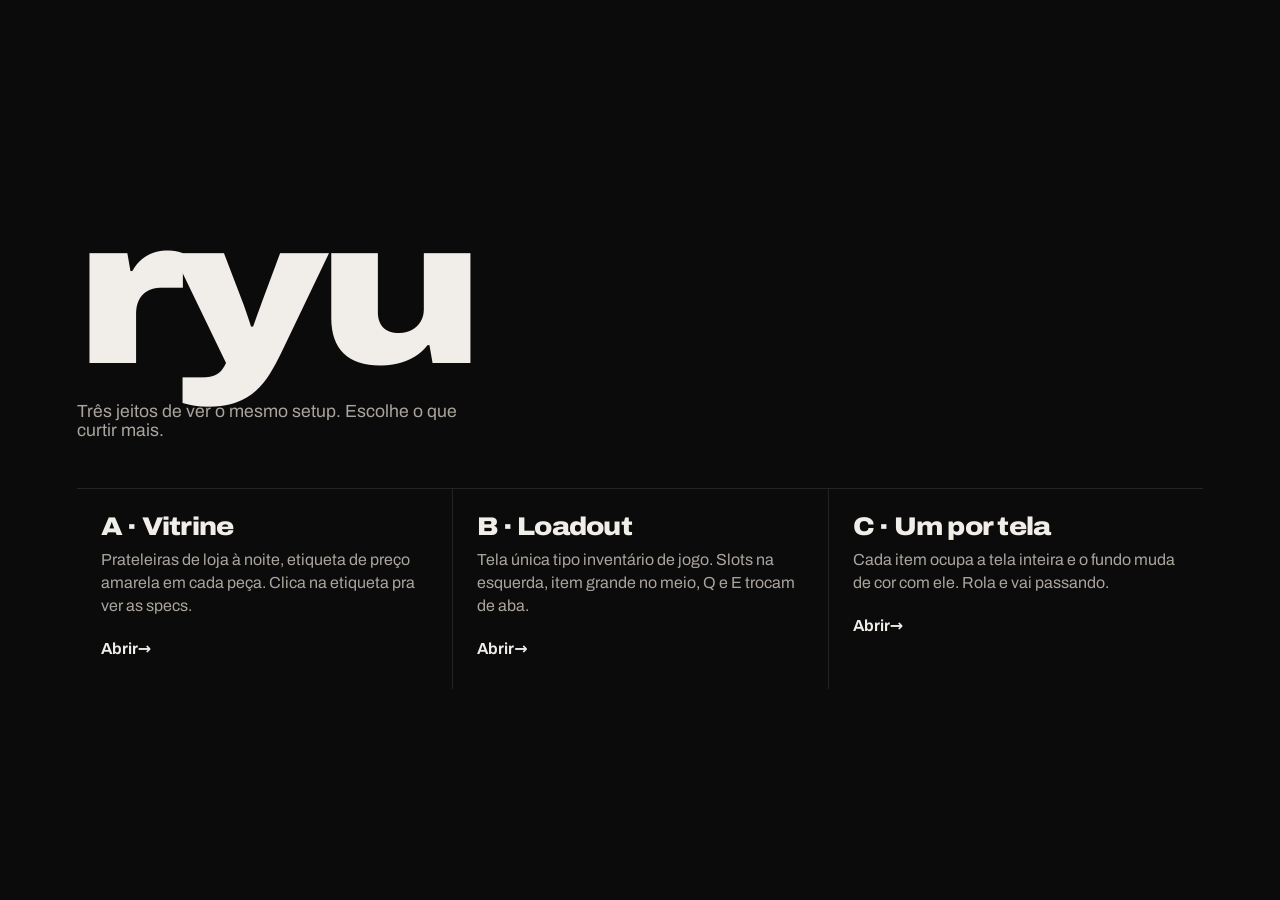
==== commit 54fef189: "Três versões novas do site pra comparar (A vitrine, B loadout, C um por tela) - Preços atualizados (" ====
--- a/index.html
+++ b/index.html
@@ -5,281 +5,40 @@
   <meta name="viewport" content="width=device-width, initial-scale=1">
   <title>ryu · setup</title>
   <meta name="description" content="PC e periféricos do ryu: RTX 4070 Super, Ryzen 7 7700X, 32 GB DDR5, monitor 240 Hz.">
-  <meta name="theme-color" content="#0c0b0a">
+  <meta name="theme-color" content="#0b0b0c">
   <meta property="og:title" content="ryu · setup">
   <meta property="og:description" content="RTX 4070 Super · Ryzen 7 7700X · 32 GB DDR5 · 240 Hz">
   <meta property="og:image" content="https://ryuzeen.github.io/mypc/assets/img/case.webp">
-  <link rel="icon" href="assets/img/avatar.jpg">
   <link rel="preload" href="assets/fonts/archivo-latin.woff2" as="font" type="font/woff2" crossorigin>
-  <link rel="preload" href="assets/img/case.webp" as="image">
-  <link rel="stylesheet" href="assets/style.css">
+  <style>
+    @font-face { font-family: "Archivo"; src: url("assets/fonts/archivo-latin.woff2") format("woff2"); font-weight: 100 900; font-stretch: 62% 125%; font-display: swap; }
+    :root { color-scheme: dark; --bg: #0b0b0c; --text: #f1eee9; --text-2: #aaa49c; --line: rgba(255, 240, 225, 0.1); --ease-out: cubic-bezier(0.23, 1, 0.32, 1); }
+    * { box-sizing: border-box; }
+    body { margin: 0; min-height: 100svh; background: var(--bg); color: var(--text); font-family: "Archivo", system-ui, sans-serif; display: grid; align-content: center; padding: clamp(1.5rem, 6vw, 5rem); -webkit-font-smoothing: antialiased; }
+    ::selection { background: var(--text); color: var(--bg); }
+    :focus-visible { outline: 2px solid var(--text); outline-offset: 4px; border-radius: 6px; }
+    h1 { margin: 0; font-size: clamp(5rem, 18vw, 13rem); font-weight: 900; font-stretch: 125%; letter-spacing: -0.05em; line-height: 0.8; }
+    p { margin: 1.5rem 0 0; color: var(--text-2); font-size: 1.1rem; max-width: 40ch; }
+    ol { list-style: none; margin: 3rem 0 0; padding: 0; display: grid; grid-template-columns: repeat(3, minmax(0, 1fr)); border-top: 1px solid var(--line); }
+    li + li { border-left: 1px solid var(--line); }
+    a { display: block; height: 100%; padding: 1.5rem 1.5rem 1.75rem; color: inherit; text-decoration: none; transition: background-color 200ms ease; }
+    a:hover { background: rgba(255, 255, 255, 0.04); }
+    a:active { transform: scale(0.99); }
+    b { display: block; font-size: 1.6rem; font-weight: 850; font-stretch: 112%; letter-spacing: -0.03em; }
+    span { display: block; margin-top: 0.5rem; color: var(--text-2); line-height: 1.45; }
+    .go { margin-top: 1.25rem; color: var(--text); font-weight: 650; }
+    .go::after { content: " →"; display: inline-block; transition: transform 200ms var(--ease-out); }
+    a:hover .go::after { transform: translateX(4px); }
+    @media (max-width: 760px) { ol { grid-template-columns: 1fr; } li + li { border-left: 0; border-top: 1px solid var(--line); } a { padding-inline: 0; } }
+  </style>
 </head>
 <body>
-  <div class="ambient" aria-hidden="true">
-    <span class="light light-a"></span>
-    <span class="light light-b"></span>
-    <span class="cursor-light"></span>
-  </div>
-  <div class="grain" aria-hidden="true"></div>
-
-  <header class="nav">
-    <a class="brand" href="#top" aria-label="ryu, voltar ao topo">
-      <img src="assets/img/avatar.jpg" alt="" width="32" height="32">
-      <span>ryu</span>
-    </a>
-    <nav aria-label="Seções">
-      <a href="#pc">PC</a>
-      <a href="#perifericos">Periféricos</a>
-    </nav>
-  </header>
-
-  <main id="top">
-    <section class="hero" aria-labelledby="hero-title">
-      <div class="hero-copy">
-        <h1 id="hero-title" class="wordmark"><span>ryu</span></h1>
-        <p class="hero-lede">O PC e o que fica em cima da mesa.</p>
-        <dl class="hero-specs">
-          <div><dt>GPU</dt><dd>RTX 4070 Super</dd></div>
-          <div><dt>CPU</dt><dd>Ryzen 7 7700X</dd></div>
-          <div><dt>RAM</dt><dd>32 GB DDR5</dd></div>
-          <div><dt>Tela</dt><dd>240 Hz</dd></div>
-        </dl>
-      </div>
-
-      <figure class="hero-case">
-        <span class="fan-glow" aria-hidden="true"></span>
-        <span class="pool" aria-hidden="true"></span>
-        <img src="assets/img/case.webp" alt="Gabinete Liketec Madness Cube, aquário preto com fans laranja" width="1208" height="1195" fetchpriority="high">
-      </figure>
-
-      <a class="scroll-cue" href="#pc">
-        Ver as peças
-        <svg viewBox="0 0 16 16" width="14" height="14" aria-hidden="true"><path d="M8 3v10m0 0 4-4m-4 4-4-4" fill="none" stroke="currentColor" stroke-width="1.5" stroke-linecap="round" stroke-linejoin="round"/></svg>
-      </a>
-    </section>
-
-    <section id="pc" class="build" aria-labelledby="pc-title">
-      <div class="section-head">
-        <h2 id="pc-title">O PC</h2>
-        <p>7 peças · total aprox. <span class="num">R$ 10.000</span></p>
-      </div>
-
-      <div class="build-grid">
-        <div class="stage" id="stage" aria-live="polite">
-          <div class="stage-media">
-            <span class="pool" aria-hidden="true"></span>
-            <img class="stage-img is-current" alt="" src="assets/img/gpu.webp">
-            <img class="stage-img" alt="" aria-hidden="true">
-          </div>
-          <div class="stage-info"></div>
-        </div>
-
-        <ol class="parts">
-          <li class="part" data-key="gpu">
-            <h3><button class="part-btn" type="button">
-              <span class="part-kind">Placa de vídeo</span>
-              <span class="part-name">RTX 4070 Super</span>
-              <span class="part-sub">Gigabyte Windforce OC · 12 GB GDDR6X</span>
-            </button></h3>
-            <div class="part-detail">
-              <img src="assets/img/gpu.webp" alt="Placa de vídeo Gigabyte RTX 4070 Super Windforce OC com a caixa" width="959" height="885" loading="lazy">
-              <dl class="specs">
-                <div><dt>Boost</dt><dd>2475 MHz</dd></div>
-                <div><dt>TDP</dt><dd>220 W</dd></div>
-                <div><dt>Memória</dt><dd>12 GB GDDR6X</dd></div>
-                <div><dt>Preço aprox.</dt><dd>R$ 4.200</dd></div>
-              </dl>
-              <a class="search" href="https://www.google.com/search?q=Gigabyte+RTX+4070+Super+Windforce+OC" target="_blank" rel="noopener">Buscar preço</a>
-            </div>
-          </li>
-
-          <li class="part" data-key="cpu">
-            <h3><button class="part-btn" type="button">
-              <span class="part-kind">Processador</span>
-              <span class="part-name">Ryzen 7 7700X</span>
-              <span class="part-sub">AMD · AM5 · 8 núcleos / 16 threads</span>
-            </button></h3>
-            <div class="part-detail">
-              <img src="assets/img/cpu.webp" alt="Caixa do processador AMD Ryzen 7 7700X" width="659" height="757" loading="lazy">
-              <dl class="specs">
-                <div><dt>Boost</dt><dd>5,4 GHz</dd></div>
-                <div><dt>TDP</dt><dd>105 W</dd></div>
-                <div><dt>Soquete</dt><dd>AM5</dd></div>
-                <div><dt>Preço aprox.</dt><dd>R$ 2.100</dd></div>
-              </dl>
-              <a class="search" href="https://www.google.com/search?q=AMD+Ryzen+7+7700X" target="_blank" rel="noopener">Buscar preço</a>
-            </div>
-          </li>
-
-          <li class="part" data-key="ram">
-            <h3><button class="part-btn" type="button">
-              <span class="part-kind">Memória</span>
-              <span class="part-name">Kingston Fury Beast 32 GB</span>
-              <span class="part-sub">DDR5 5200 MHz · 2 × 16 GB</span>
-            </button></h3>
-            <div class="part-detail">
-              <img src="assets/img/ram.webp" alt="Pente de memória Kingston Fury Beast DDR5 preto" width="1253" height="400" loading="lazy">
-              <dl class="specs">
-                <div><dt>Kit</dt><dd>2 × 16 GB</dd></div>
-                <div><dt>Frequência</dt><dd>5200 MHz</dd></div>
-                <div><dt>Latência</dt><dd>CL40</dd></div>
-                <div><dt>Preço aprox.</dt><dd>R$ 750</dd></div>
-              </dl>
-              <a class="search" href="https://www.google.com/search?q=Kingston+Fury+Beast+32GB+DDR5+5200" target="_blank" rel="noopener">Buscar preço</a>
-            </div>
-          </li>
-
-          <li class="part" data-key="mobo">
-            <h3><button class="part-btn" type="button">
-              <span class="part-kind">Placa-mãe</span>
-              <span class="part-name">ASUS TUF B650M-Plus WiFi</span>
-              <span class="part-sub">Micro ATX · AM5 · Wi-Fi</span>
-            </button></h3>
-            <div class="part-detail">
-              <img src="assets/img/mobo.webp" alt="Placa-mãe ASUS TUF Gaming B650M-Plus WiFi" width="1000" height="986" loading="lazy">
-              <dl class="specs">
-                <div><dt>Formato</dt><dd>mATX</dd></div>
-                <div><dt>Soquete</dt><dd>AM5</dd></div>
-                <div><dt>Chipset</dt><dd>B650</dd></div>
-                <div><dt>Preço aprox.</dt><dd>R$ 1.500</dd></div>
-              </dl>
-              <a class="search" href="https://www.google.com/search?q=ASUS+TUF+Gaming+B650M-Plus+WiFi" target="_blank" rel="noopener">Buscar preço</a>
-            </div>
-          </li>
-
-          <li class="part" data-key="psu">
-            <h3><button class="part-btn" type="button">
-              <span class="part-kind">Fonte</span>
-              <span class="part-name">MSI MAG A850GL</span>
-              <span class="part-sub">850 W · 80 Plus Gold · Full modular</span>
-            </button></h3>
-            <div class="part-detail">
-              <img src="assets/img/psu.webp" alt="Fonte MSI MAG A850GL PCIE5" width="974" height="689" loading="lazy">
-              <dl class="specs">
-                <div><dt>Potência</dt><dd>850 W</dd></div>
-                <div><dt>Selo</dt><dd>80 Plus Gold</dd></div>
-                <div><dt>Cabos</dt><dd>Full modular</dd></div>
-                <div><dt>Preço aprox.</dt><dd>R$ 700</dd></div>
-              </dl>
-              <a class="search" href="https://www.google.com/search?q=MSI+MAG+A850GL+PCIE5" target="_blank" rel="noopener">Buscar preço</a>
-            </div>
-          </li>
-
-          <li class="part" data-key="ssd">
-            <h3><button class="part-btn" type="button">
-              <span class="part-kind">Armazenamento</span>
-              <span class="part-name">Kingston NV2 1 TB</span>
-              <span class="part-sub">M.2 NVMe · PCIe 4.0</span>
-            </button></h3>
-            <div class="part-detail">
-              <img src="assets/img/ssd.webp" alt="SSD Kingston NV2 1 TB M.2" width="1246" height="413" loading="lazy">
-              <dl class="specs">
-                <div><dt>Leitura</dt><dd>3500 MB/s</dd></div>
-                <div><dt>Gravação</dt><dd>2100 MB/s</dd></div>
-                <div><dt>Interface</dt><dd>PCIe 4.0 x4</dd></div>
-                <div><dt>Preço aprox.</dt><dd>R$ 400</dd></div>
-              </dl>
-              <a class="search" href="https://www.google.com/search?q=Kingston+NV2+1TB" target="_blank" rel="noopener">Buscar preço</a>
-            </div>
-          </li>
-
-          <li class="part" data-key="case">
-            <h3><button class="part-btn" type="button">
-              <span class="part-kind">Gabinete</span>
-              <span class="part-name">Liketec Madness Cube</span>
-              <span class="part-sub">Mid tower · aquário · vidro temperado</span>
-            </button></h3>
-            <div class="part-detail">
-              <img src="assets/img/case.webp" alt="Gabinete Liketec Madness Cube" width="1208" height="1195" loading="lazy">
-              <dl class="specs">
-                <div><dt>Tipo</dt><dd>Mid tower</dd></div>
-                <div><dt>Placa-mãe</dt><dd>até mATX</dd></div>
-                <div><dt>Lateral</dt><dd>Vidro temperado</dd></div>
-                <div><dt>Preço aprox.</dt><dd>R$ 350</dd></div>
-              </dl>
-              <a class="search" href="https://www.google.com/search?q=Gabinete+Liketec+Madness+Cube" target="_blank" rel="noopener">Buscar preço</a>
-            </div>
-          </li>
-        </ol>
-      </div>
-    </section>
-
-    <section id="perifericos" class="desk" aria-labelledby="desk-title">
-      <div class="section-head">
-        <h2 id="desk-title">Periféricos</h2>
-        <p>5 itens · total aprox. <span class="num">R$ 5.850</span></p>
-      </div>
-
-      <div class="desk-grid">
-        <article class="gear gear-monitor">
-          <div class="gear-media">
-            <span class="pool" aria-hidden="true"></span>
-            <img src="assets/img/monitor.webp" alt="Monitor AOC Agon" width="1080" height="1028" loading="lazy">
-          </div>
-          <div class="gear-text">
-            <h3>AOC Agon</h3>
-            <p>240 Hz · 1080p · 1 ms</p>
-            <p class="price">R$ 1.800</p>
-          </div>
-        </article>
-
-        <article class="gear gear-mouse">
-          <div class="gear-media">
-            <span class="pool" aria-hidden="true"></span>
-            <img src="assets/img/mouse.webp" alt="Mouse WLmouse Beast X Max preto" width="282" height="508" loading="lazy">
-          </div>
-          <div class="gear-text">
-            <h3>WLmouse Beast X Max</h3>
-            <p>42 g · liga de magnésio · PAW3950</p>
-            <p class="price">R$ 1.100</p>
-          </div>
-        </article>
-
-        <article class="gear gear-headset">
-          <div class="gear-media">
-            <span class="pool" aria-hidden="true"></span>
-            <img src="assets/img/headset.webp" alt="Headset Logitech G Pro X 2 Lightspeed preto" width="723" height="904" loading="lazy">
-          </div>
-          <div class="gear-text">
-            <h3>Logitech G Pro X 2</h3>
-            <p>Lightspeed e Bluetooth · drivers de grafeno · 50 h de bateria</p>
-            <p class="price">R$ 1.600</p>
-          </div>
-        </article>
-
-        <article class="gear gear-keyboard">
-          <div class="gear-media">
-            <span class="pool" aria-hidden="true"></span>
-            <img src="assets/img/keyboard.webp" alt="Teclado Logitech G Pro X TKL Rapid preto" width="1254" height="671" loading="lazy">
-          </div>
-          <div class="gear-text">
-            <h3>Logitech G Pro X TKL Rapid</h3>
-            <p>Switches magnéticos analógicos · rapid trigger · TKL</p>
-            <p class="price">R$ 1.200</p>
-          </div>
-        </article>
-
-        <article class="gear gear-pad">
-          <div class="gear-media">
-            <span class="pool" aria-hidden="true"></span>
-            <img src="assets/img/pad.webp" alt="Mousepad preto com kanji vermelho" width="632" height="617" loading="lazy">
-          </div>
-          <div class="gear-text">
-            <h3>Mousepad Kanji</h3>
-            <p>45 × 40 cm · 4 mm · control</p>
-            <p class="price">R$ 150</p>
-          </div>
-        </article>
-      </div>
-    </section>
-  </main>
-
-  <footer class="footer">
-    <span>ryu</span>
-    <span class="footer-note">Fotos dos produtos: sites dos fabricantes e lojas. Preços aproximados.</span>
-    <a href="#top">Topo</a>
-  </footer>
-
-  <script src="assets/main.js" defer></script>
+  <h1>ryu</h1>
+  <p>Três jeitos de ver o mesmo setup. Escolhe o que curtir mais.</p>
+  <ol>
+    <li><a href="a/"><b>A · Vitrine</b><span>Prateleiras de loja à noite, etiqueta de preço amarela em cada peça. Clica na etiqueta pra ver as specs.</span><span class="go">Abrir</span></a></li>
+    <li><a href="b/"><b>B · Loadout</b><span>Tela única tipo inventário de jogo. Slots na esquerda, item grande no meio, Q e E trocam de aba.</span><span class="go">Abrir</span></a></li>
+    <li><a href="c/"><b>C · Um por tela</b><span>Cada item ocupa a tela inteira e o fundo muda de cor com ele. Rola e vai passando.</span><span class="go">Abrir</span></a></li>
+  </ol>
 </body>
 </html>
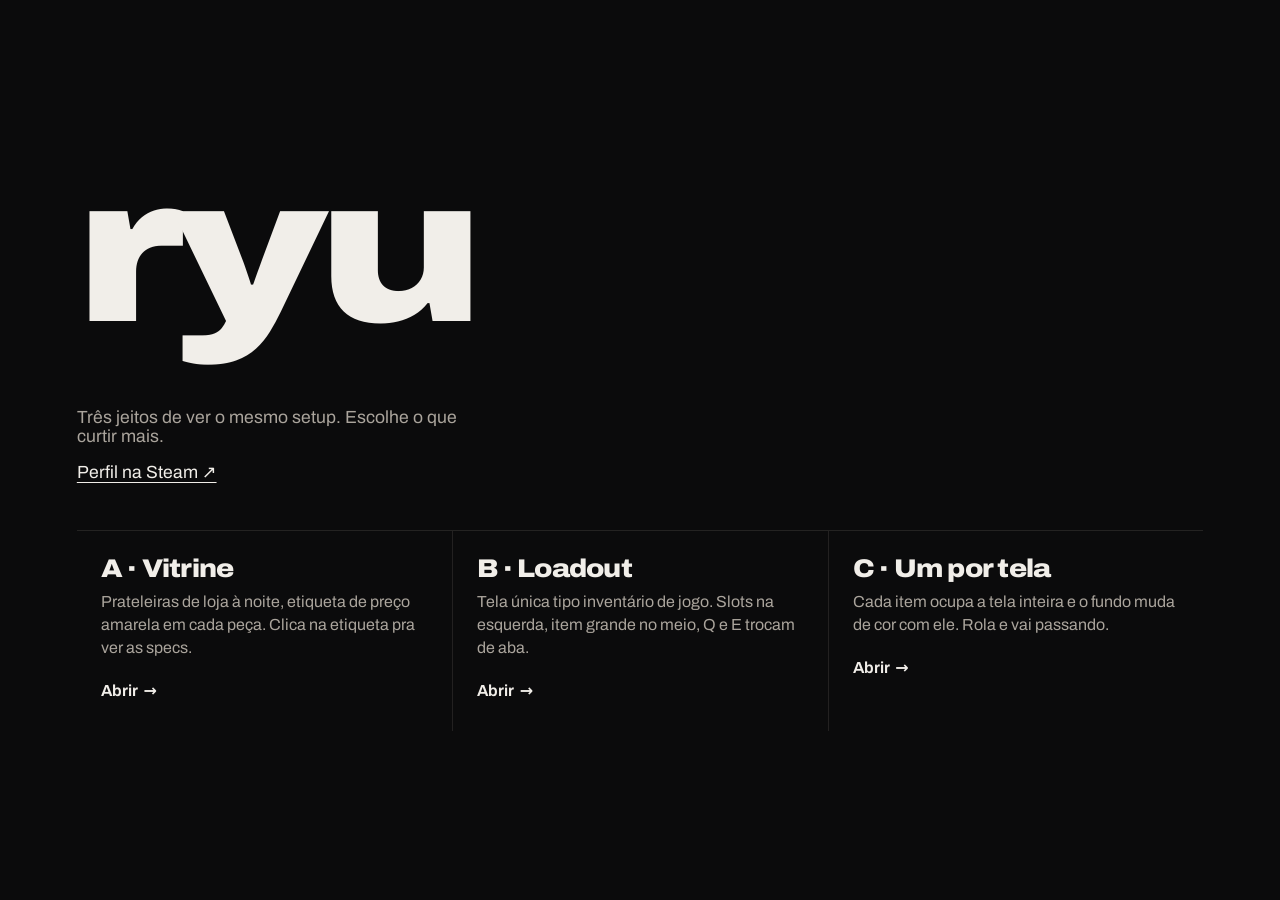
==== commit 059e4123: "Foto do MADLIONS MAD 68 HE, preços pagos da Edifier e do gabinete, link da Steam Co-Authored-By: Cla" ====
--- a/index.html
+++ b/index.html
@@ -26,8 +26,11 @@
     a:active { transform: scale(0.99); }
     b { display: block; font-size: 1.6rem; font-weight: 850; font-stretch: 112%; letter-spacing: -0.03em; }
     span { display: block; margin-top: 0.5rem; color: var(--text-2); line-height: 1.45; }
+    h1 + p { margin-top: clamp(2.5rem, 6vw, 4.5rem); }
+    .steam { margin-top: 1rem; }
+    .steam a { display: inline; padding: 0; color: var(--text); text-decoration: underline; text-underline-offset: 0.25em; text-decoration-thickness: 1px; }
     .go { margin-top: 1.25rem; color: var(--text); font-weight: 650; }
-    .go::after { content: " →"; display: inline-block; transition: transform 200ms var(--ease-out); }
+    .go::after { content: "→"; display: inline-block; margin-left: 0.35em; transition: transform 200ms var(--ease-out); }
     a:hover .go::after { transform: translateX(4px); }
     @media (max-width: 760px) { ol { grid-template-columns: 1fr; } li + li { border-left: 0; border-top: 1px solid var(--line); } a { padding-inline: 0; } }
   </style>
@@ -35,6 +38,7 @@
 <body>
   <h1>ryu</h1>
   <p>Três jeitos de ver o mesmo setup. Escolhe o que curtir mais.</p>
+  <p class="steam"><a href="https://steamcommunity.com/id/imryuzeen/" target="_blank" rel="noopener">Perfil na Steam ↗</a></p>
   <ol>
     <li><a href="a/"><b>A · Vitrine</b><span>Prateleiras de loja à noite, etiqueta de preço amarela em cada peça. Clica na etiqueta pra ver as specs.</span><span class="go">Abrir</span></a></li>
     <li><a href="b/"><b>B · Loadout</b><span>Tela única tipo inventário de jogo. Slots na esquerda, item grande no meio, Q e E trocam de aba.</span><span class="go">Abrir</span></a></li>
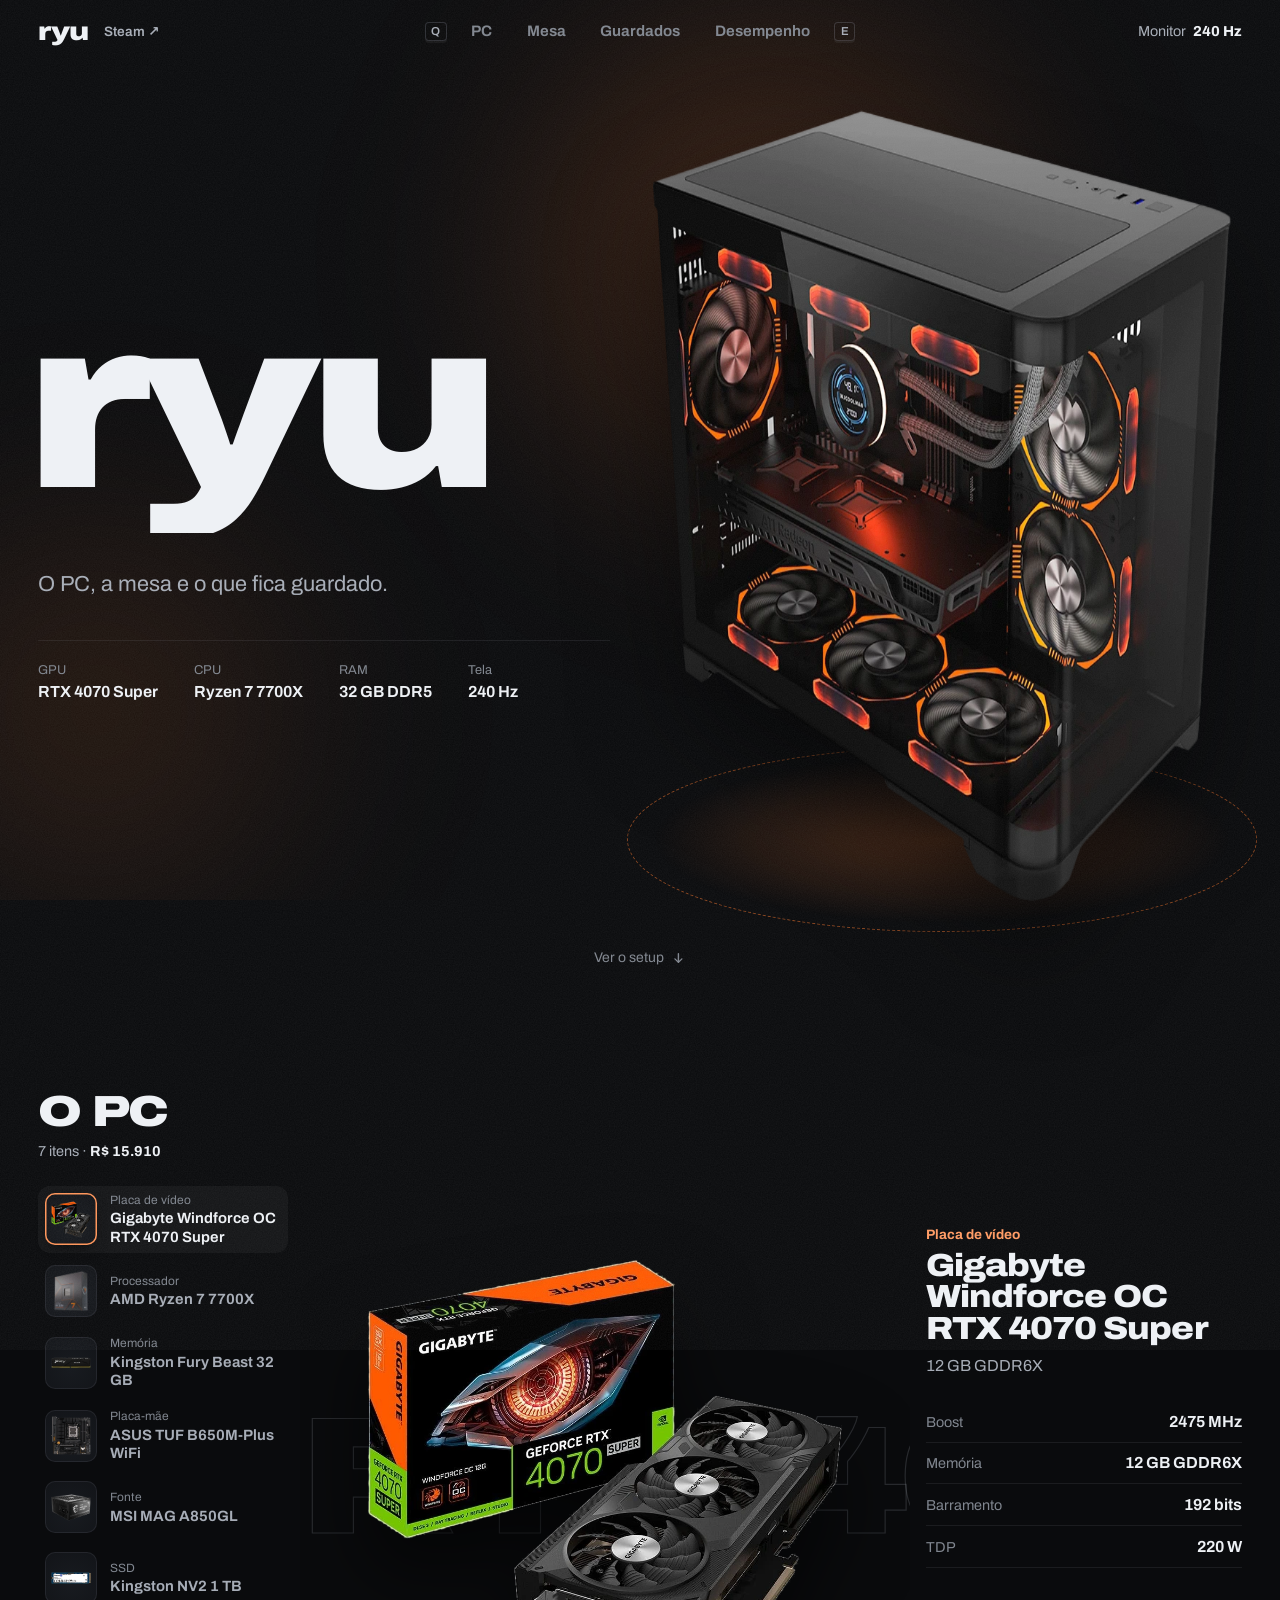
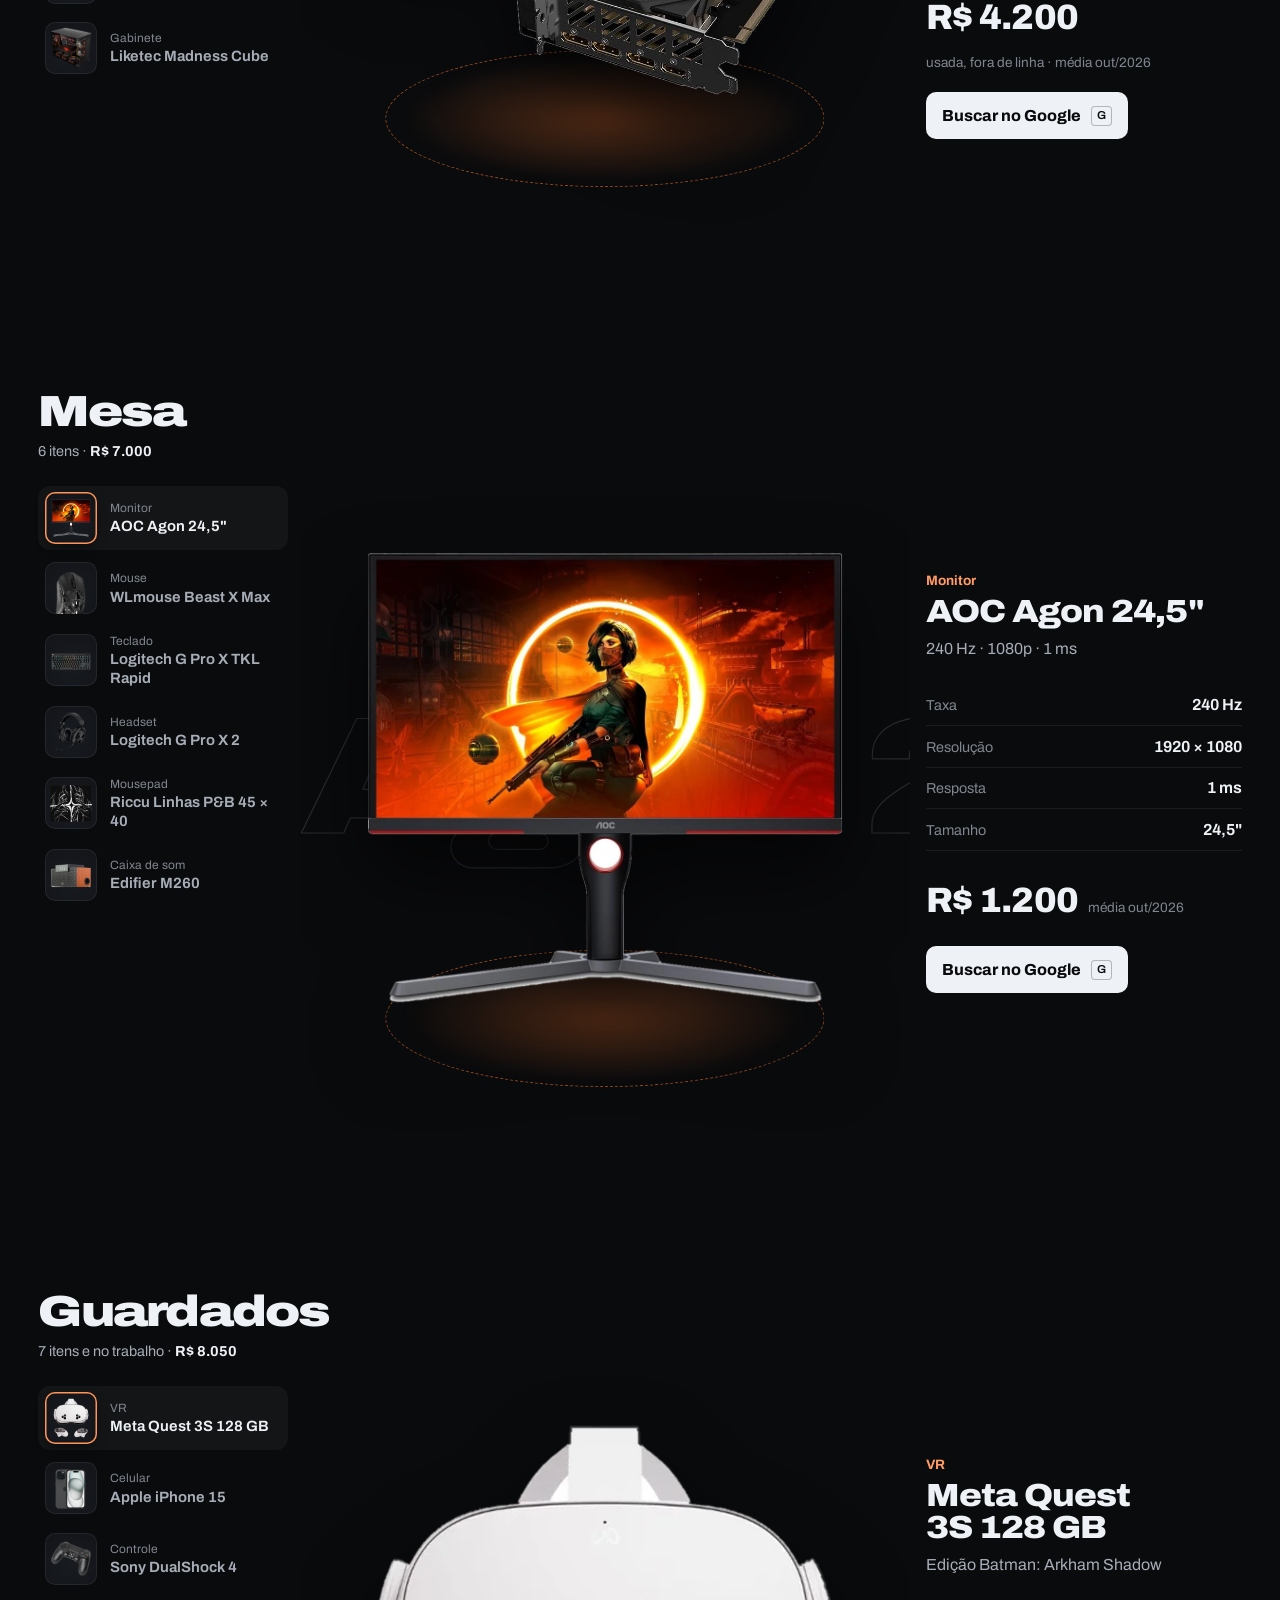
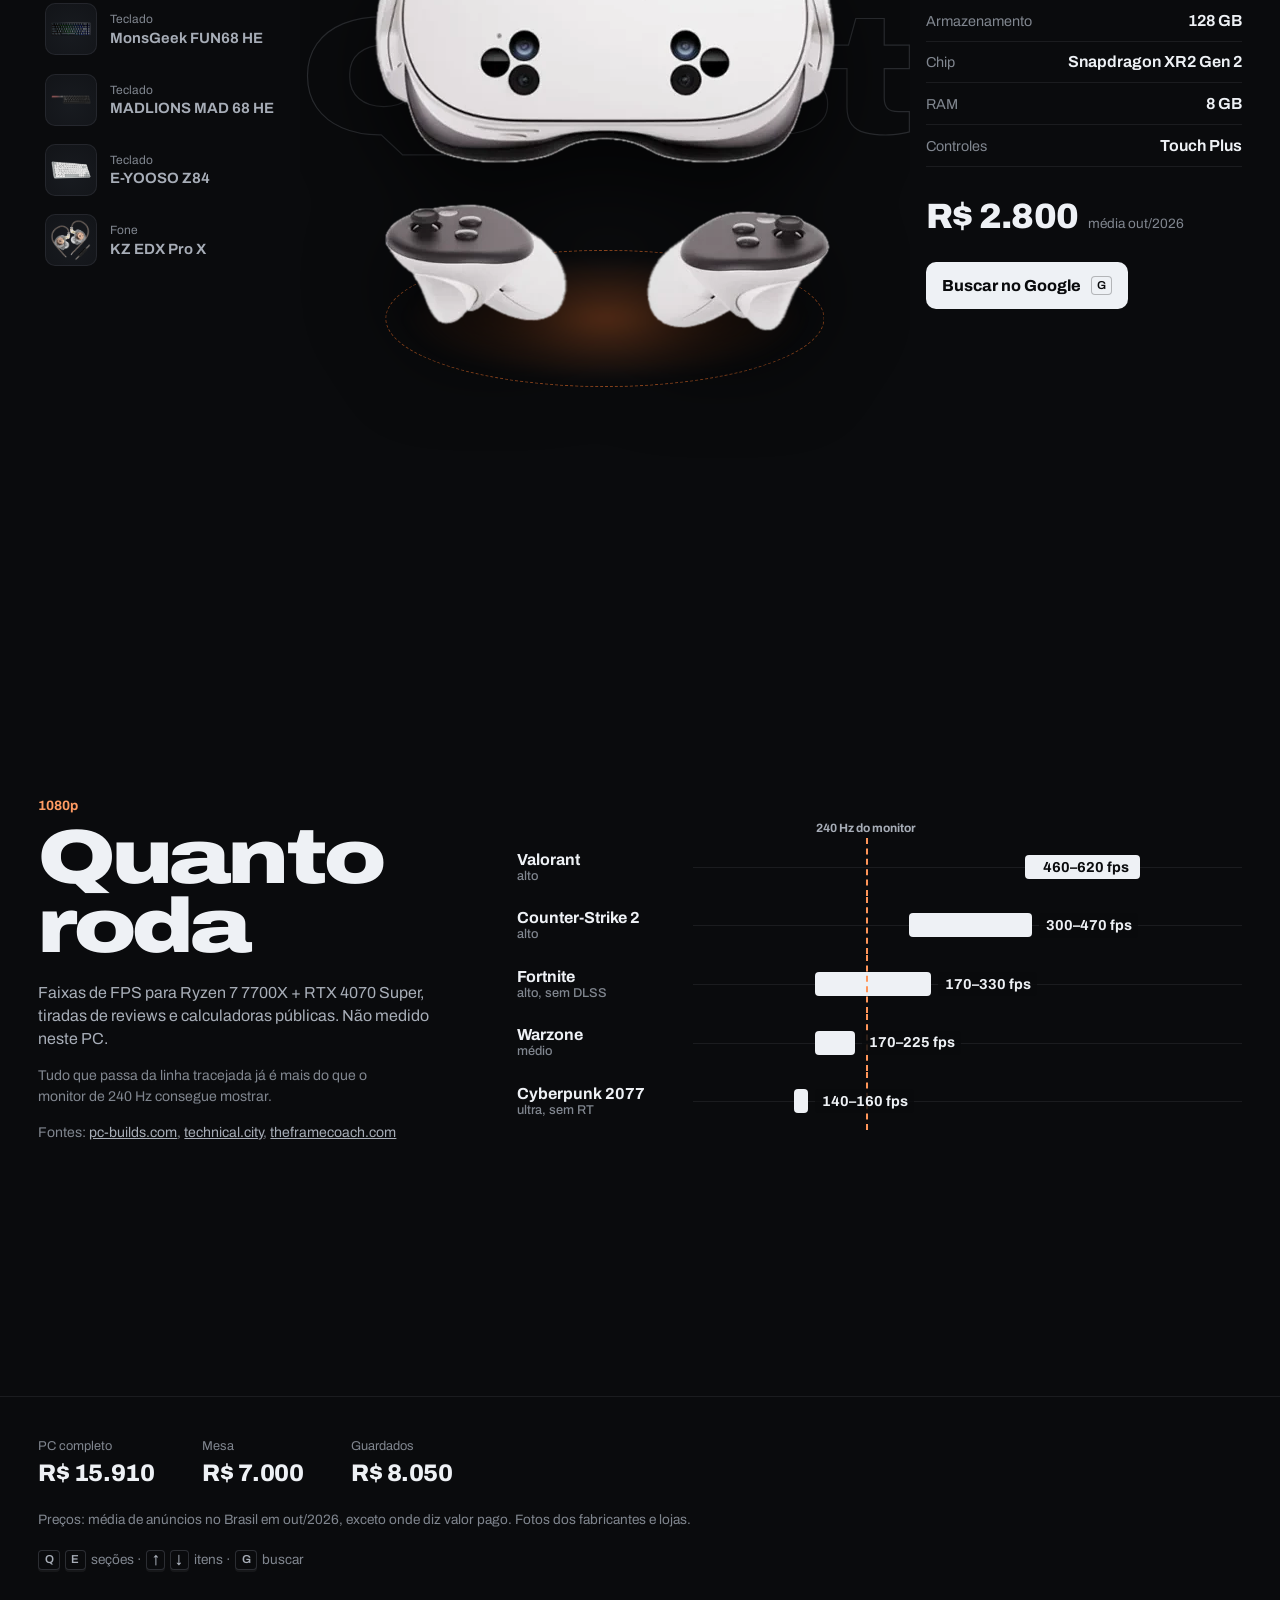
==== commit dad630d1: "Versão final: interface loadout da B com rolagem entre seções Cada grupo (PC, Mesa, Guardados) vira " ====
--- a/index.html
+++ b/index.html
@@ -5,44 +5,82 @@
   <meta name="viewport" content="width=device-width, initial-scale=1">
   <title>ryu · setup</title>
   <meta name="description" content="PC e periféricos do ryu: RTX 4070 Super, Ryzen 7 7700X, 32 GB DDR5, monitor 240 Hz.">
-  <meta name="theme-color" content="#0b0b0c">
+  <meta name="theme-color" content="#0a0b0d">
   <meta property="og:title" content="ryu · setup">
   <meta property="og:description" content="RTX 4070 Super · Ryzen 7 7700X · 32 GB DDR5 · 240 Hz">
   <meta property="og:image" content="https://ryuzeen.github.io/mypc/assets/img/case.webp">
   <link rel="preload" href="assets/fonts/archivo-latin.woff2" as="font" type="font/woff2" crossorigin>
-  <style>
-    @font-face { font-family: "Archivo"; src: url("assets/fonts/archivo-latin.woff2") format("woff2"); font-weight: 100 900; font-stretch: 62% 125%; font-display: swap; }
-    :root { color-scheme: dark; --bg: #0b0b0c; --text: #f1eee9; --text-2: #aaa49c; --line: rgba(255, 240, 225, 0.1); --ease-out: cubic-bezier(0.23, 1, 0.32, 1); }
-    * { box-sizing: border-box; }
-    body { margin: 0; min-height: 100svh; background: var(--bg); color: var(--text); font-family: "Archivo", system-ui, sans-serif; display: grid; align-content: center; padding: clamp(1.5rem, 6vw, 5rem); -webkit-font-smoothing: antialiased; }
-    ::selection { background: var(--text); color: var(--bg); }
-    :focus-visible { outline: 2px solid var(--text); outline-offset: 4px; border-radius: 6px; }
-    h1 { margin: 0; font-size: clamp(5rem, 18vw, 13rem); font-weight: 900; font-stretch: 125%; letter-spacing: -0.05em; line-height: 0.8; }
-    p { margin: 1.5rem 0 0; color: var(--text-2); font-size: 1.1rem; max-width: 40ch; }
-    ol { list-style: none; margin: 3rem 0 0; padding: 0; display: grid; grid-template-columns: repeat(3, minmax(0, 1fr)); border-top: 1px solid var(--line); }
-    li + li { border-left: 1px solid var(--line); }
-    a { display: block; height: 100%; padding: 1.5rem 1.5rem 1.75rem; color: inherit; text-decoration: none; transition: background-color 200ms ease; }
-    a:hover { background: rgba(255, 255, 255, 0.04); }
-    a:active { transform: scale(0.99); }
-    b { display: block; font-size: 1.6rem; font-weight: 850; font-stretch: 112%; letter-spacing: -0.03em; }
-    span { display: block; margin-top: 0.5rem; color: var(--text-2); line-height: 1.45; }
-    h1 + p { margin-top: clamp(2.5rem, 6vw, 4.5rem); }
-    .steam { margin-top: 1rem; }
-    .steam a { display: inline; padding: 0; color: var(--text); text-decoration: underline; text-underline-offset: 0.25em; text-decoration-thickness: 1px; }
-    .go { margin-top: 1.25rem; color: var(--text); font-weight: 650; }
-    .go::after { content: "→"; display: inline-block; margin-left: 0.35em; transition: transform 200ms var(--ease-out); }
-    a:hover .go::after { transform: translateX(4px); }
-    @media (max-width: 760px) { ol { grid-template-columns: 1fr; } li + li { border-left: 0; border-top: 1px solid var(--line); } a { padding-inline: 0; } }
-  </style>
+  <link rel="preload" href="assets/img/case.webp" as="image">
+  <link rel="stylesheet" href="assets/site.css">
 </head>
 <body>
-  <h1>ryu</h1>
-  <p>Três jeitos de ver o mesmo setup. Escolhe o que curtir mais.</p>
-  <p class="steam"><a href="https://steamcommunity.com/id/imryuzeen/" target="_blank" rel="noopener">Perfil na Steam ↗</a></p>
-  <ol>
-    <li><a href="a/"><b>A · Vitrine</b><span>Prateleiras de loja à noite, etiqueta de preço amarela em cada peça. Clica na etiqueta pra ver as specs.</span><span class="go">Abrir</span></a></li>
-    <li><a href="b/"><b>B · Loadout</b><span>Tela única tipo inventário de jogo. Slots na esquerda, item grande no meio, Q e E trocam de aba.</span><span class="go">Abrir</span></a></li>
-    <li><a href="c/"><b>C · Um por tela</b><span>Cada item ocupa a tela inteira e o fundo muda de cor com ele. Rola e vai passando.</span><span class="go">Abrir</span></a></li>
-  </ol>
+  <div class="ambient" aria-hidden="true">
+    <span class="blob blob-a"></span>
+    <span class="blob blob-b"></span>
+    <span class="cursor-light"></span>
+  </div>
+  <div class="grain" aria-hidden="true"></div>
+
+  <header class="bar">
+    <div class="bar-left">
+      <a class="mark" href="#top">ryu</a>
+      <a class="steam" data-steam target="_blank" rel="noopener">Steam ↗</a>
+    </div>
+    <nav class="tabs" aria-label="Seções">
+      <kbd class="hint" aria-hidden="true">Q</kbd>
+      <a href="#pc">PC</a>
+      <a href="#mesa">Mesa</a>
+      <a href="#guardados">Guardados</a>
+      <a href="#desempenho">Desempenho</a>
+      <kbd class="hint" aria-hidden="true">E</kbd>
+    </nav>
+    <span class="bar-total"><span class="bar-total-label"></span> <b class="bar-total-val"></b></span>
+  </header>
+
+  <main id="top">
+    <section class="hero" data-tint="#ff7a2f" aria-labelledby="hero-t">
+      <div class="hero-copy">
+        <h1 id="hero-t" class="hero-word">ryu</h1>
+        <p class="hero-line">O PC, a mesa e o que fica guardado.</p>
+        <dl class="hero-specs">
+          <div><dt>GPU</dt><dd>RTX 4070 Super</dd></div>
+          <div><dt>CPU</dt><dd>Ryzen 7 7700X</dd></div>
+          <div><dt>RAM</dt><dd>32 GB DDR5</dd></div>
+          <div><dt>Tela</dt><dd>240 Hz</dd></div>
+        </dl>
+      </div>
+      <figure class="hero-case">
+        <span class="hero-ring" aria-hidden="true"></span>
+        <img src="assets/img/case.webp" alt="Gabinete Liketec Madness Cube com fans laranja" width="823" height="820" fetchpriority="high">
+      </figure>
+      <a class="scroll-cue" href="#pc">Ver o setup
+        <svg viewBox="0 0 16 16" width="14" height="14" aria-hidden="true"><path d="M8 3v10m0 0 4-4m-4 4-4-4" fill="none" stroke="currentColor" stroke-width="1.6" stroke-linecap="round" stroke-linejoin="round"/></svg>
+      </a>
+    </section>
+
+    <!-- one bay per group is built by site.js -->
+    <div id="bays"></div>
+
+    <section class="perf" id="desempenho" data-tint="#ff7a2f" aria-labelledby="perf-t">
+      <div class="perf-copy">
+        <p class="p-kind">1080p</p>
+        <h2 id="perf-t" class="perf-title">Quanto roda</h2>
+        <p class="perf-line">Faixas de FPS para Ryzen 7 7700X + RTX 4070 Super, tiradas de reviews e calculadoras públicas. Não medido neste PC.</p>
+        <p class="perf-note">Tudo que passa da linha tracejada já é mais do que o monitor de 240 Hz consegue mostrar.</p>
+        <p class="perf-note">Fontes: <span data-sources></span></p>
+      </div>
+      <div class="chart" role="img" aria-describedby="perf-table"></div>
+      <table id="perf-table" class="sr-only"></table>
+    </section>
+  </main>
+
+  <footer class="foot">
+    <dl class="foot-totals"></dl>
+    <p>Preços: média de anúncios no Brasil em <span data-date></span>, exceto onde diz valor pago. Fotos dos fabricantes e lojas.</p>
+    <p class="keys" aria-hidden="true"><kbd>Q</kbd><kbd>E</kbd> seções · <kbd>↑</kbd><kbd>↓</kbd> itens · <kbd>G</kbd> buscar</p>
+  </footer>
+
+  <script src="assets/data.js"></script>
+  <script src="assets/site.js"></script>
 </body>
 </html>
--- a/assets/site.css
+++ b/assets/site.css
@@ -0,0 +1,586 @@
+@font-face {
+  font-family: "Archivo";
+  src: url("fonts/archivo-latin.woff2") format("woff2");
+  font-weight: 100 900;
+  font-stretch: 62% 125%;
+  font-display: swap;
+}
+
+@property --tint {
+  syntax: "<color>";
+  inherits: true;
+  initial-value: #ff7a2f;
+}
+
+:root {
+  color-scheme: dark;
+  --bg: #0a0b0d;
+  --tile: #121418;
+  --tile-2: #181b20;
+  --line: rgba(220, 230, 255, 0.08);
+  --line-2: rgba(220, 230, 255, 0.16);
+  --text: #eef1f5;
+  --text-2: #a7adb7;
+  --text-3: #80868f;
+  --ease-out: cubic-bezier(0.23, 1, 0.32, 1);
+  --ease-in-out: cubic-bezier(0.77, 0, 0.175, 1);
+  --bar-h: 64px;
+  --g: clamp(1rem, 3vw, 2.5rem);
+}
+
+* { box-sizing: border-box; }
+[hidden] { display: none !important; }
+html {
+  scroll-behavior: smooth;
+  scroll-padding-top: var(--bar-h);
+  scrollbar-color: #2a2e35 var(--bg);
+  scrollbar-width: thin;
+}
+body {
+  margin: 0;
+  background: var(--bg);
+  color: var(--text);
+  font-family: "Archivo", system-ui, sans-serif;
+  font-variant-numeric: tabular-nums;
+  line-height: 1.45;
+  -webkit-font-smoothing: antialiased;
+  overflow-x: hidden;
+  transition: --tint 700ms ease;
+}
+::selection { background: var(--tint); color: var(--bg); }
+:focus-visible { outline: 2px solid var(--tint); outline-offset: 2px; }
+::-webkit-scrollbar { width: 10px; }
+::-webkit-scrollbar-track { background: var(--bg); }
+::-webkit-scrollbar-thumb { background: #2a2e35; border: 3px solid var(--bg); border-radius: 10px; }
+button { font: inherit; color: inherit; }
+img { display: block; max-width: 100%; }
+h1, h2, h3, p, dl, dd { margin: 0; }
+.sr-only { position: absolute; width: 1px; height: 1px; overflow: hidden; clip: rect(0 0 0 0); white-space: nowrap; }
+kbd {
+  font: 600 0.72rem/1 "Archivo", sans-serif;
+  padding: 0.25rem 0.4rem;
+  border-radius: 4px;
+  box-shadow: inset 0 0 0 1px var(--line-2), 0 2px 0 rgba(255, 255, 255, 0.05);
+  color: var(--text-2);
+}
+
+/* ---------- living background ---------- */
+
+.ambient {
+  position: fixed;
+  inset: 0;
+  z-index: -2;
+  overflow: hidden;
+  pointer-events: none;
+}
+.blob {
+  position: absolute;
+  border-radius: 50%;
+  filter: blur(90px);
+  will-change: transform;
+}
+.blob-a {
+  width: 60vmax; height: 60vmax;
+  left: 30%; top: -10vmax;
+  background: radial-gradient(circle, color-mix(in srgb, var(--tint) 26%, transparent), transparent 62%);
+  animation: drift-a 26s var(--ease-in-out) infinite alternate;
+}
+.blob-b {
+  width: 55vmax; height: 55vmax;
+  left: -20vmax; top: 40vh;
+  background: radial-gradient(circle, color-mix(in srgb, var(--tint) 14%, transparent), transparent 60%);
+  animation: drift-b 34s var(--ease-in-out) infinite alternate;
+}
+@keyframes drift-a { to { transform: translate3d(-18vw, 22vh, 0) scale(1.12); } }
+@keyframes drift-b { to { transform: translate3d(45vw, -25vh, 0) scale(0.9); } }
+
+.cursor-light {
+  position: absolute;
+  left: 0; top: 0;
+  width: 680px; height: 680px;
+  margin: -340px 0 0 -340px;
+  border-radius: 50%;
+  background: radial-gradient(circle, rgba(235, 240, 255, 0.05), transparent 60%);
+  opacity: 0;
+  transition: opacity 600ms ease;
+  will-change: transform;
+}
+.cursor-light.is-on { opacity: 1; }
+
+.grain {
+  position: fixed;
+  inset: -50%;
+  z-index: 60;
+  pointer-events: none;
+  opacity: 0.055;
+  background-image: url("data:image/svg+xml,%3Csvg xmlns='http://www.w3.org/2000/svg' width='220' height='220'%3E%3Cfilter id='n'%3E%3CfeTurbulence type='fractalNoise' baseFrequency='0.85' numOctaves='3' stitchTiles='stitch'/%3E%3CfeColorMatrix values='0 0 0 0 1 0 0 0 0 1 0 0 0 0 1 0 0 0 1 0'/%3E%3C/filter%3E%3Crect width='100%25' height='100%25' filter='url(%23n)'/%3E%3C/svg%3E");
+  animation: grain 1.2s steps(5) infinite;
+}
+@keyframes grain {
+  0% { transform: translate3d(0, 0, 0); }
+  25% { transform: translate3d(-3%, 2%, 0); }
+  50% { transform: translate3d(2%, -3%, 0); }
+  75% { transform: translate3d(-2%, -1%, 0); }
+  100% { transform: translate3d(3%, 3%, 0); }
+}
+
+/* ---------- bar ---------- */
+
+.bar {
+  position: fixed;
+  top: 0; left: 0; right: 0;
+  z-index: 40;
+  height: var(--bar-h);
+  display: grid;
+  grid-template-columns: 1fr auto 1fr;
+  align-items: center;
+  gap: 1rem;
+  padding: 0 var(--g);
+  transition: background-color 300ms ease, border-color 300ms ease;
+  border-bottom: 1px solid transparent;
+}
+.bar.is-solid {
+  background: rgba(10, 11, 13, 0.78);
+  backdrop-filter: blur(14px) saturate(1.3);
+  -webkit-backdrop-filter: blur(14px) saturate(1.3);
+  border-color: var(--line);
+}
+.bar > * { min-width: 0; }
+.bar-left { display: flex; align-items: center; gap: 1rem; }
+.mark {
+  font-size: 1.6rem;
+  font-weight: 900;
+  font-stretch: 125%;
+  letter-spacing: -0.03em;
+  line-height: 1;
+  color: var(--text);
+  text-decoration: none;
+}
+.steam { font-size: 0.85rem; font-weight: 600; color: var(--text-2); text-decoration: none; transition: color 160ms ease; }
+.steam:hover { color: var(--text); }
+.tabs { display: flex; align-items: center; gap: 0.25rem; }
+.tabs a {
+  position: relative;
+  padding: 0.6rem 0.95rem;
+  font-size: 0.95rem;
+  font-weight: 650;
+  color: var(--text-3);
+  text-decoration: none;
+  border-radius: 8px;
+  transition: color 160ms ease;
+}
+.tabs a::after {
+  content: "";
+  position: absolute;
+  left: 0.95rem; right: 0.95rem; bottom: 0.2rem;
+  height: 2px;
+  border-radius: 2px;
+  background: var(--tint);
+  transform: scaleX(0);
+  transition: transform 300ms var(--ease-out);
+}
+.tabs a:hover { color: var(--text); }
+.tabs a[aria-current="true"] { color: var(--text); }
+.tabs a[aria-current="true"]::after { transform: scaleX(1); }
+.hint { margin: 0 0.35rem; }
+.bar-total { justify-self: end; font-size: 0.9rem; color: var(--text-2); white-space: nowrap; opacity: 0; transition: opacity 300ms ease; }
+.bar-total.is-on { opacity: 1; }
+.bar-total b { color: var(--text); font-weight: 750; margin-left: 0.25rem; }
+
+/* ---------- hero ---------- */
+
+.hero {
+  position: relative;
+  min-height: 100svh;
+  display: grid;
+  grid-template-columns: minmax(0, 1fr) minmax(0, 1.05fr);
+  align-items: center;
+  gap: 2rem;
+  padding: calc(var(--bar-h) + 2rem) var(--g) 5rem;
+  max-width: 96rem;
+  margin: 0 auto;
+}
+.hero-word {
+  font-size: clamp(6.5rem, 19vw, 17rem);
+  font-weight: 900;
+  font-stretch: 125%;
+  letter-spacing: -0.05em;
+  line-height: 0.8;
+  margin-left: -0.05em;
+  overflow: hidden;
+  padding-bottom: 0.12em;
+}
+.hero-word::before { content: none; }
+.hero-line {
+  margin-top: clamp(1.25rem, 3vw, 2.25rem);
+  font-size: clamp(1.15rem, 1.7vw, 1.45rem);
+  color: var(--text-2);
+}
+.hero-specs {
+  margin-top: 2.5rem;
+  padding-top: 1.25rem;
+  border-top: 1px solid var(--line);
+  display: grid;
+  grid-template-columns: repeat(4, auto);
+  justify-content: start;
+  gap: 0.6rem 2.25rem;
+}
+.hero-specs dt { font-size: 0.8rem; color: var(--text-3); }
+.hero-specs dd { font-weight: 650; white-space: nowrap; }
+.hero-case { position: relative; margin: 0; justify-self: center; width: min(100%, 620px); perspective: 1200px; }
+.hero-case img {
+  position: relative;
+  width: 100%;
+  filter: drop-shadow(0 50px 50px rgba(0, 0, 0, 0.6));
+  transform: rotateY(var(--ry, 0deg)) rotateX(var(--rx, 0deg));
+  transition: transform 700ms var(--ease-out);
+}
+.hero-ring {
+  position: absolute;
+  left: -2.5%; bottom: -2%;
+  width: 105%;
+  aspect-ratio: 3.4;
+  border-radius: 50%;
+  border: 1.5px dashed color-mix(in srgb, var(--tint) 50%, transparent);
+  background: radial-gradient(ellipse at center, color-mix(in srgb, var(--tint) 26%, transparent), transparent 65%);
+  animation: spin-ring 50s linear infinite;
+}
+
+/* one authored entrance */
+.hero-word, .hero-line, .hero-specs { animation: rise 1s var(--ease-out) both; }
+.hero-line { animation-delay: 120ms; }
+.hero-specs { animation-delay: 220ms; }
+.hero-case img { animation: case-in 1.3s var(--ease-out) 80ms both; }
+@keyframes rise { from { opacity: 0; transform: translateY(24px); } }
+@keyframes case-in { from { opacity: 0; transform: translateY(40px) scale(0.95); filter: blur(12px) drop-shadow(0 50px 50px rgba(0, 0, 0, 0.6)); } }
+
+.scroll-cue {
+  position: absolute;
+  left: 50%; bottom: 1.75rem;
+  transform: translateX(-50%);
+  display: inline-flex;
+  align-items: center;
+  gap: 0.45rem;
+  font-size: 0.875rem;
+  color: var(--text-3);
+  text-decoration: none;
+  transition: color 160ms ease;
+}
+.scroll-cue:hover { color: var(--text); }
+.scroll-cue svg { animation: nudge 2.2s ease-in-out infinite; }
+@keyframes nudge { 0%, 60%, 100% { transform: none; } 30% { transform: translateY(3px); } }
+
+/* ---------- bays (loadout per group) ---------- */
+
+.bay {
+  position: relative;
+  min-height: 100svh;
+  padding-top: var(--bar-h);
+  display: grid;
+  grid-template-columns: minmax(250px, 300px) minmax(0, 1fr) minmax(300px, 370px);
+  max-width: 100rem;
+  margin: 0 auto;
+}
+.bay > * { min-width: 0; }
+
+.side { padding: 2rem 0.75rem 2rem var(--g); display: flex; flex-direction: column; }
+.side-title {
+  font-size: clamp(2.2rem, 3.4vw, 3.2rem);
+  font-weight: 900;
+  font-stretch: 125%;
+  letter-spacing: -0.04em;
+  line-height: 0.9;
+}
+.side-meta { margin-top: 0.6rem; font-size: 0.9rem; color: var(--text-2); }
+.side-meta b { color: var(--text); font-weight: 700; }
+
+.slots {
+  list-style: none;
+  margin: 1.5rem 0 0;
+  padding: 0;
+  display: flex;
+  flex-direction: column;
+  gap: 0.35rem;
+}
+.slot {
+  all: unset;
+  box-sizing: border-box;
+  display: grid;
+  grid-template-columns: 52px 1fr;
+  align-items: center;
+  gap: 0.8rem;
+  width: 100%;
+  padding: 0.4rem;
+  border-radius: 12px;
+  cursor: pointer;
+  transition: background-color 200ms ease, opacity 200ms ease, transform 160ms var(--ease-out);
+}
+.slot:active { transform: scale(0.98); }
+.slot:focus-visible { outline: 2px solid var(--tint); }
+.slot-thumb {
+  width: 52px; height: 52px;
+  border-radius: 10px;
+  background: radial-gradient(circle at 50% 60%, var(--tile-2), var(--tile));
+  box-shadow: inset 0 0 0 1px var(--line);
+  display: grid;
+  place-items: center;
+  overflow: hidden;
+  transition: box-shadow 200ms ease;
+}
+.slot-thumb img { max-width: 80%; max-height: 80%; object-fit: contain; }
+.slot-kind { display: block; font-size: 0.75rem; color: var(--text-3); }
+.slot-name { display: block; font-size: 0.93rem; font-weight: 650; line-height: 1.25; color: var(--text-2); transition: color 200ms ease; }
+.slot[aria-pressed="true"] { background: rgba(255, 255, 255, 0.045); }
+.slot[aria-pressed="true"] .slot-thumb {
+  box-shadow: inset 0 0 0 1.5px color-mix(in srgb, var(--tint) 80%, white), 0 6px 14px -6px rgba(0, 0, 0, 0.8);
+}
+.slot[aria-pressed="true"] .slot-name { color: var(--text); }
+@media (hover: hover) and (pointer: fine) {
+  .slots:hover .slot:not(:hover):not([aria-pressed="true"]) { opacity: 0.45; }
+  .slot:hover .slot-name { color: var(--text); }
+}
+
+/* stage */
+.stage {
+  position: relative;
+  display: grid;
+  place-items: center;
+  overflow: hidden;
+  perspective: 1200px;
+  min-height: 520px;
+}
+.ghost {
+  position: absolute;
+  inset: 0;
+  display: grid;
+  place-items: center;
+  pointer-events: none;
+  overflow: hidden;
+}
+.ghost span {
+  font-size: clamp(5rem, 13vw, 13rem);
+  font-weight: 900;
+  font-stretch: 125%;
+  letter-spacing: -0.05em;
+  line-height: 0.85;
+  text-align: center;
+  white-space: nowrap;
+  color: transparent;
+  -webkit-text-stroke: 1.2px rgba(235, 240, 255, 0.14);
+  animation: ghost-drift 24s ease-in-out infinite alternate;
+  transition: opacity 260ms ease, filter 260ms ease;
+}
+.ghost.is-swapping span { opacity: 0; filter: blur(8px); }
+@keyframes ghost-drift { from { transform: translateX(-4%); } to { transform: translateX(4%); } }
+
+.platform {
+  position: absolute;
+  left: 50%; bottom: 13%;
+  width: min(72%, 600px);
+  aspect-ratio: 3.2;
+  transform: translateX(-50%);
+}
+.ring { position: absolute; inset: 0; border-radius: 50%; }
+.ring-a { background: radial-gradient(ellipse at center, color-mix(in srgb, var(--tint) 32%, transparent), transparent 65%); filter: blur(6px); }
+.ring-b { border: 1.5px dashed color-mix(in srgb, var(--tint) 55%, transparent); animation: spin-ring 40s linear infinite; }
+@keyframes spin-ring { to { transform: rotate(360deg); } }
+
+.media {
+  position: relative;
+  display: grid;
+  place-items: center;
+  width: min(84%, 660px);
+  height: min(64svh, 580px);
+  transform: rotateY(var(--ry, 0deg)) rotateX(var(--rx, 0deg));
+  transition: transform 600ms var(--ease-out);
+}
+.media img {
+  grid-area: 1 / 1;
+  max-width: 100%;
+  max-height: 100%;
+  object-fit: contain;
+  filter: drop-shadow(0 40px 40px rgba(0, 0, 0, 0.6));
+  opacity: 0;
+  transition: opacity 180ms ease, transform 180ms ease, filter 180ms ease;
+}
+.media img.is-current {
+  opacity: 1;
+  transition: opacity 380ms var(--ease-out), transform 600ms var(--ease-out), filter 380ms var(--ease-out);
+}
+.media img.is-entering {
+  opacity: 0;
+  transform: translateY(18px) scale(0.96);
+  filter: blur(10px) drop-shadow(0 40px 40px rgba(0, 0, 0, 0.6));
+  transition: none;
+}
+.media img.is-leaving {
+  transform: translateY(-10px) scale(1.02);
+  filter: blur(8px) drop-shadow(0 40px 40px rgba(0, 0, 0, 0.6));
+}
+
+/* panel */
+.panel { padding: 2.5rem var(--g) 2rem 1rem; display: flex; flex-direction: column; justify-content: center; }
+.panel-body { transition: opacity 160ms ease, transform 220ms var(--ease-out); }
+.panel-body.is-swapping { opacity: 0; transform: translateX(8px); }
+.p-kind { font-size: 0.85rem; color: color-mix(in srgb, var(--tint) 75%, white); font-weight: 700; }
+.p-name {
+  margin-top: 0.35rem;
+  font-size: clamp(1.9rem, 2.5vw, 2.6rem);
+  font-weight: 850;
+  font-stretch: 112%;
+  letter-spacing: -0.03em;
+  line-height: 0.98;
+  text-wrap: balance;
+}
+.p-line { margin-top: 0.6rem; color: var(--text-2); }
+.p-specs { margin-top: 1.5rem; display: grid; }
+.p-specs div { display: flex; align-items: baseline; gap: 0.5rem; padding: 0.55rem 0; border-bottom: 1px solid var(--line); }
+.p-specs dt { color: var(--text-3); font-size: 0.9rem; }
+.p-specs dd { margin-left: auto; font-weight: 650; text-align: right; }
+.p-price { margin-top: 1.5rem; display: flex; align-items: baseline; gap: 0.6rem; flex-wrap: wrap; }
+.p-price b { font-size: 2.2rem; font-weight: 850; letter-spacing: -0.02em; }
+.p-price span { font-size: 0.85rem; color: var(--text-3); }
+.p-search {
+  margin-top: 1.25rem;
+  align-self: flex-start;
+  display: inline-flex;
+  align-items: center;
+  gap: 0.6rem;
+  padding: 0.75rem 1rem;
+  border-radius: 10px;
+  background: var(--text);
+  color: var(--bg);
+  font-weight: 750;
+  text-decoration: none;
+  transition: transform 160ms var(--ease-out), background-color 200ms ease;
+}
+.p-search kbd { color: var(--bg); box-shadow: inset 0 0 0 1px rgba(0, 0, 0, 0.25); }
+.p-search:hover { background: #fff; }
+.p-search:active { transform: scale(0.97); }
+
+/* ---------- performance ---------- */
+
+.perf {
+  min-height: 100svh;
+  padding: calc(var(--bar-h) + 3rem) var(--g) 4rem;
+  display: grid;
+  grid-template-columns: minmax(0, 0.8fr) minmax(0, 1.4fr);
+  align-items: center;
+  gap: clamp(2rem, 5vw, 5rem);
+  max-width: 96rem;
+  margin: 0 auto;
+}
+.perf-title { margin-top: 0.4rem; font-size: clamp(3rem, 6vw, 5.5rem); font-weight: 900; font-stretch: 125%; letter-spacing: -0.045em; line-height: 0.9; }
+.perf-line { margin-top: 1.25rem; color: var(--text-2); max-width: 46ch; }
+.perf-note { margin-top: 1rem; font-size: 0.88rem; color: var(--text-3); max-width: 46ch; }
+.perf-note a { color: var(--text-2); }
+
+.chart-row { display: grid; grid-template-columns: 10rem 1fr; align-items: center; gap: 1rem; padding: 0.75rem 0; }
+.chart-row:first-child { margin-top: 1.75rem; }
+.chart-game { font-weight: 700; line-height: 1.2; }
+.chart-game small { display: block; font-size: 0.8rem; font-weight: 500; color: var(--text-3); }
+.chart-track { position: relative; height: 2.1rem; }
+.chart-track::before { content: ""; position: absolute; left: 0; right: 0; top: 50%; height: 1px; background: var(--line); }
+.chart-track::after {
+  content: "";
+  position: absolute;
+  top: -0.75rem; bottom: -0.75rem;
+  left: calc(var(--r) * 1%);
+  border-left: 2px dashed color-mix(in srgb, var(--tint) 80%, white);
+}
+.chart-bar {
+  position: absolute;
+  top: 0.3rem; bottom: 0.3rem;
+  left: calc(var(--a) * 1%);
+  width: calc((var(--b) - var(--a)) * 1%);
+  border-radius: 4px;
+  background: var(--text);
+  transform-origin: left;
+  transform: scaleX(0);
+  transition: transform 900ms var(--ease-out) calc(var(--i) * 70ms);
+}
+.perf.is-in .chart-bar { transform: none; }
+.chart-val { position: absolute; z-index: 1; top: 50%; left: calc(var(--b) * 1% + 0.45rem); transform: translateY(-50%); padding: 0.1rem 0.4rem; border-radius: 4px; background: rgba(10, 11, 13, 0.85); font-weight: 700; font-size: 0.9rem; white-space: nowrap; }
+.chart-val.inside { left: auto; right: calc(100% - var(--b) * 1% + 0.3rem); background: none; color: var(--bg); }
+.chart-ref { position: absolute; bottom: calc(100% + 0.8rem); left: calc(var(--r) * 1%); transform: translateX(-50%); font-size: 0.75rem; font-weight: 700; color: var(--text-2); white-space: nowrap; }
+
+/* ---------- footer ---------- */
+
+.foot {
+  max-width: 96rem;
+  margin: 0 auto;
+  padding: 2.5rem var(--g) 3rem;
+  border-top: 1px solid var(--line);
+  display: grid;
+  gap: 1.25rem;
+  font-size: 0.85rem;
+  color: var(--text-3);
+}
+.foot-totals { display: flex; flex-wrap: wrap; gap: 1rem 3rem; }
+.foot-totals dt { font-size: 0.8rem; color: var(--text-3); }
+.foot-totals dd { font-size: 1.5rem; font-weight: 800; letter-spacing: -0.02em; color: var(--text); }
+.keys { display: flex; align-items: center; gap: 0.3rem; }
+
+/* ---------- responsive ---------- */
+
+@media (max-width: 1100px) {
+  .bay { grid-template-columns: minmax(220px, 260px) minmax(0, 1fr); }
+  .panel { grid-column: 1 / -1; padding: 0 var(--g) 3rem; }
+  .panel-body { display: grid; grid-template-columns: minmax(0, 1fr) minmax(0, 1fr); column-gap: 3rem; }
+  .panel-body > .p-kind, .panel-body > .p-name, .panel-body > .p-line { grid-column: 1; }
+  .panel-body > .p-specs { grid-column: 2; grid-row: 1 / span 4; margin-top: 0; }
+}
+
+@media (max-width: 860px) {
+  :root { --bar-h: 104px; }
+  .bar { grid-template-columns: minmax(0, 1fr) auto; grid-template-rows: 56px 48px; height: var(--bar-h); row-gap: 0; }
+  .tabs { grid-column: 1 / -1; grid-row: 2; overflow-x: auto; scrollbar-width: none; margin: 0 calc(var(--g) * -1); padding: 0 calc(var(--g) - 0.95rem); }
+  .tabs::-webkit-scrollbar { display: none; }
+  .hint, .keys { display: none; }
+  .bar-total-label { display: none; }
+
+  .hero { grid-template-columns: 1fr; align-content: center; padding-bottom: 4.5rem; }
+  .hero-case { order: -1; width: min(82%, 400px); }
+  .hero-specs { grid-template-columns: repeat(2, auto); gap: 0.9rem 2.5rem; }
+
+  .bay { grid-template-columns: minmax(0, 1fr); min-height: 0; padding-top: 2rem; }
+  .side { display: contents; }
+  .side-title { padding: 1rem var(--g) 0; }
+  .side-meta { padding: 0 var(--g); }
+  .stage { order: 1; }
+  .panel { order: 3; }
+  .stage { min-height: 0; height: 40svh; }
+  .media { height: 34svh; }
+  .platform { bottom: 6%; width: 82%; }
+  .slots {
+    order: 2;
+    flex-direction: row;
+    overflow-x: auto;
+    scroll-snap-type: x mandatory;
+    scrollbar-width: none;
+    margin: 0.5rem 0 1rem;
+    padding: 0 var(--g);
+  }
+  .slots::-webkit-scrollbar { display: none; }
+  .slot { grid-template-columns: 1fr; width: auto; padding: 0.3rem; scroll-snap-align: start; }
+  .slot-thumb { width: 60px; height: 60px; }
+  .slot-kind, .slot-name { display: none; }
+  .panel { padding: 0.5rem var(--g) 3rem; }
+  .panel-body { display: block; }
+  .panel-body > .p-specs { margin-top: 1.25rem; }
+
+  .perf { grid-template-columns: minmax(0, 1fr); padding-top: 3rem; min-height: 0; }
+  .chart-row { grid-template-columns: 6.5rem 1fr; }
+  .chart-val { font-size: 0.8rem; }
+}
+
+@media (prefers-reduced-motion: reduce) {
+  html { scroll-behavior: auto; }
+  body { transition: none; }
+  .blob, .grain, .ring-b, .hero-ring, .ghost span, .scroll-cue svg { animation: none; }
+  .hero-word, .hero-line, .hero-specs, .hero-case img { animation: none; }
+  .cursor-light { display: none; }
+  .media, .hero-case img { transform: none !important; }
+  .media img, .media img.is-current { transition: opacity 200ms ease; transform: none; }
+  .chart-bar { transition: none; transform: none; }
+}
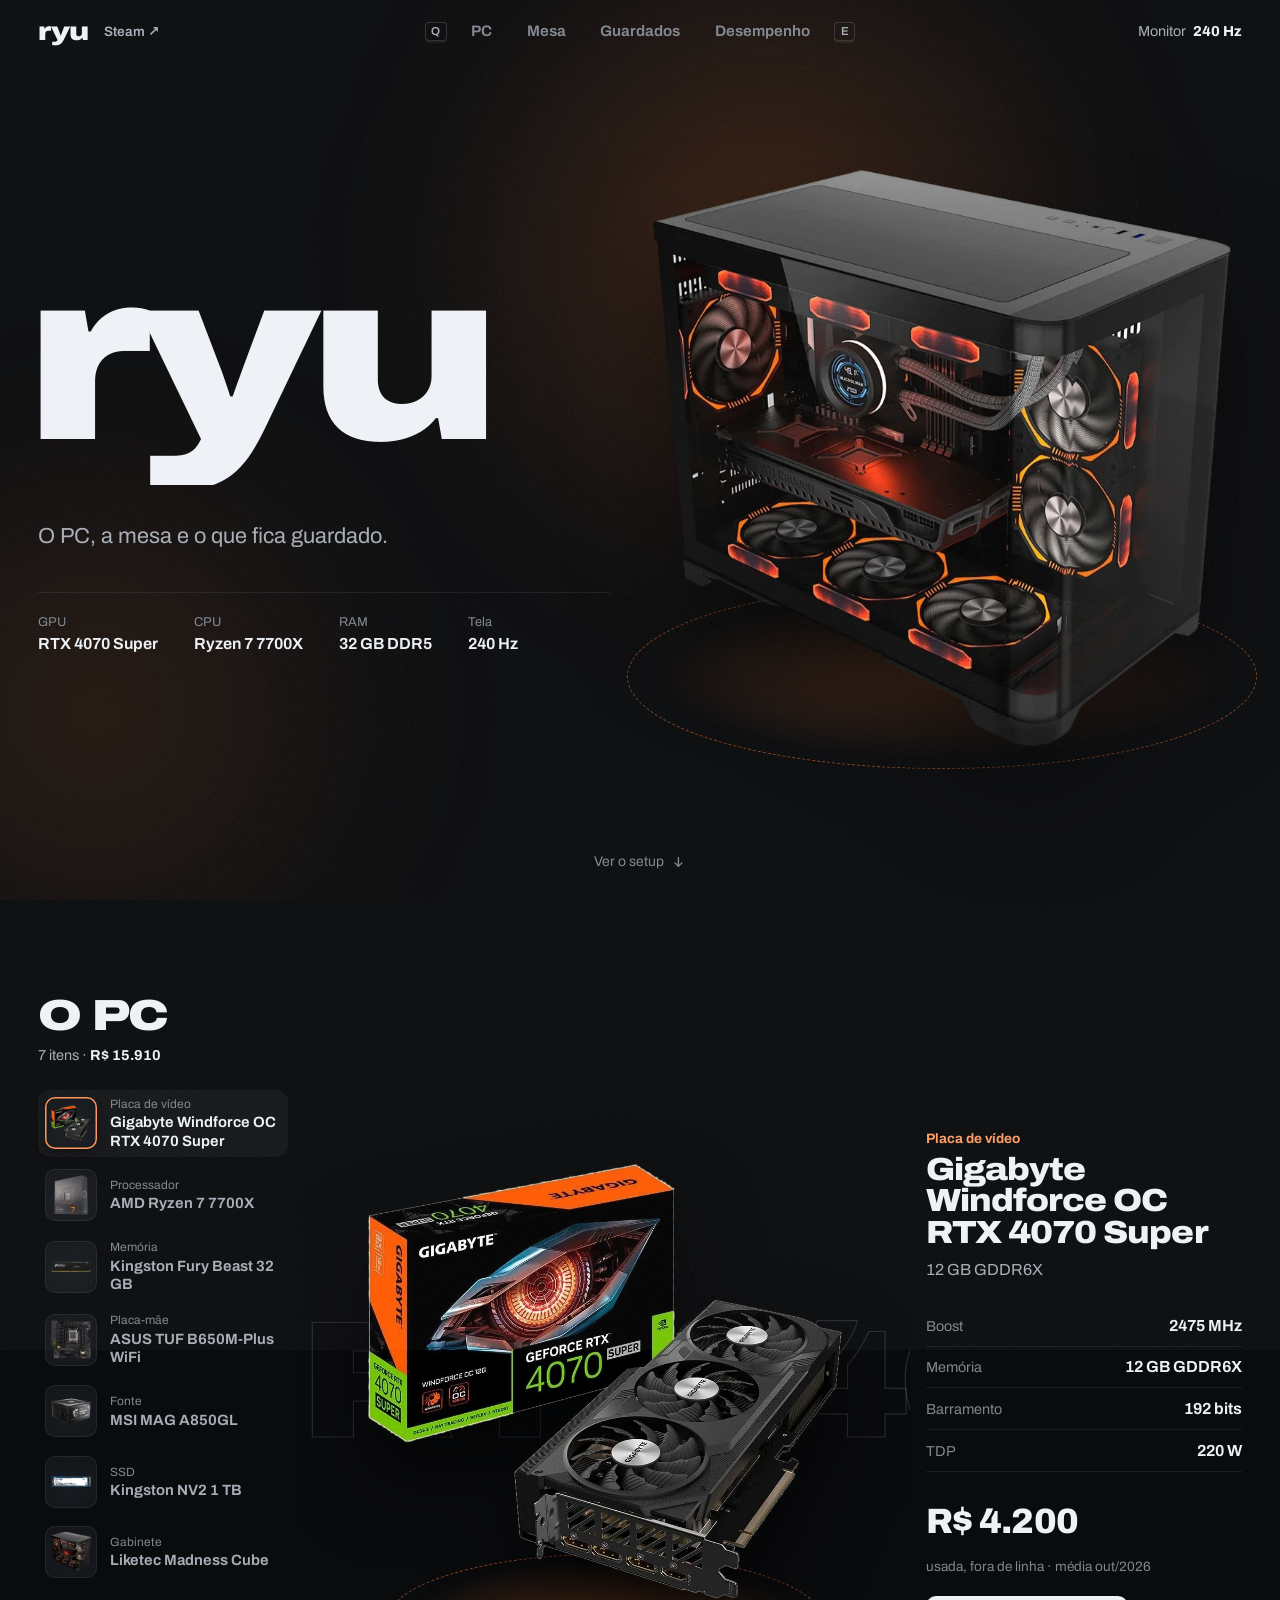
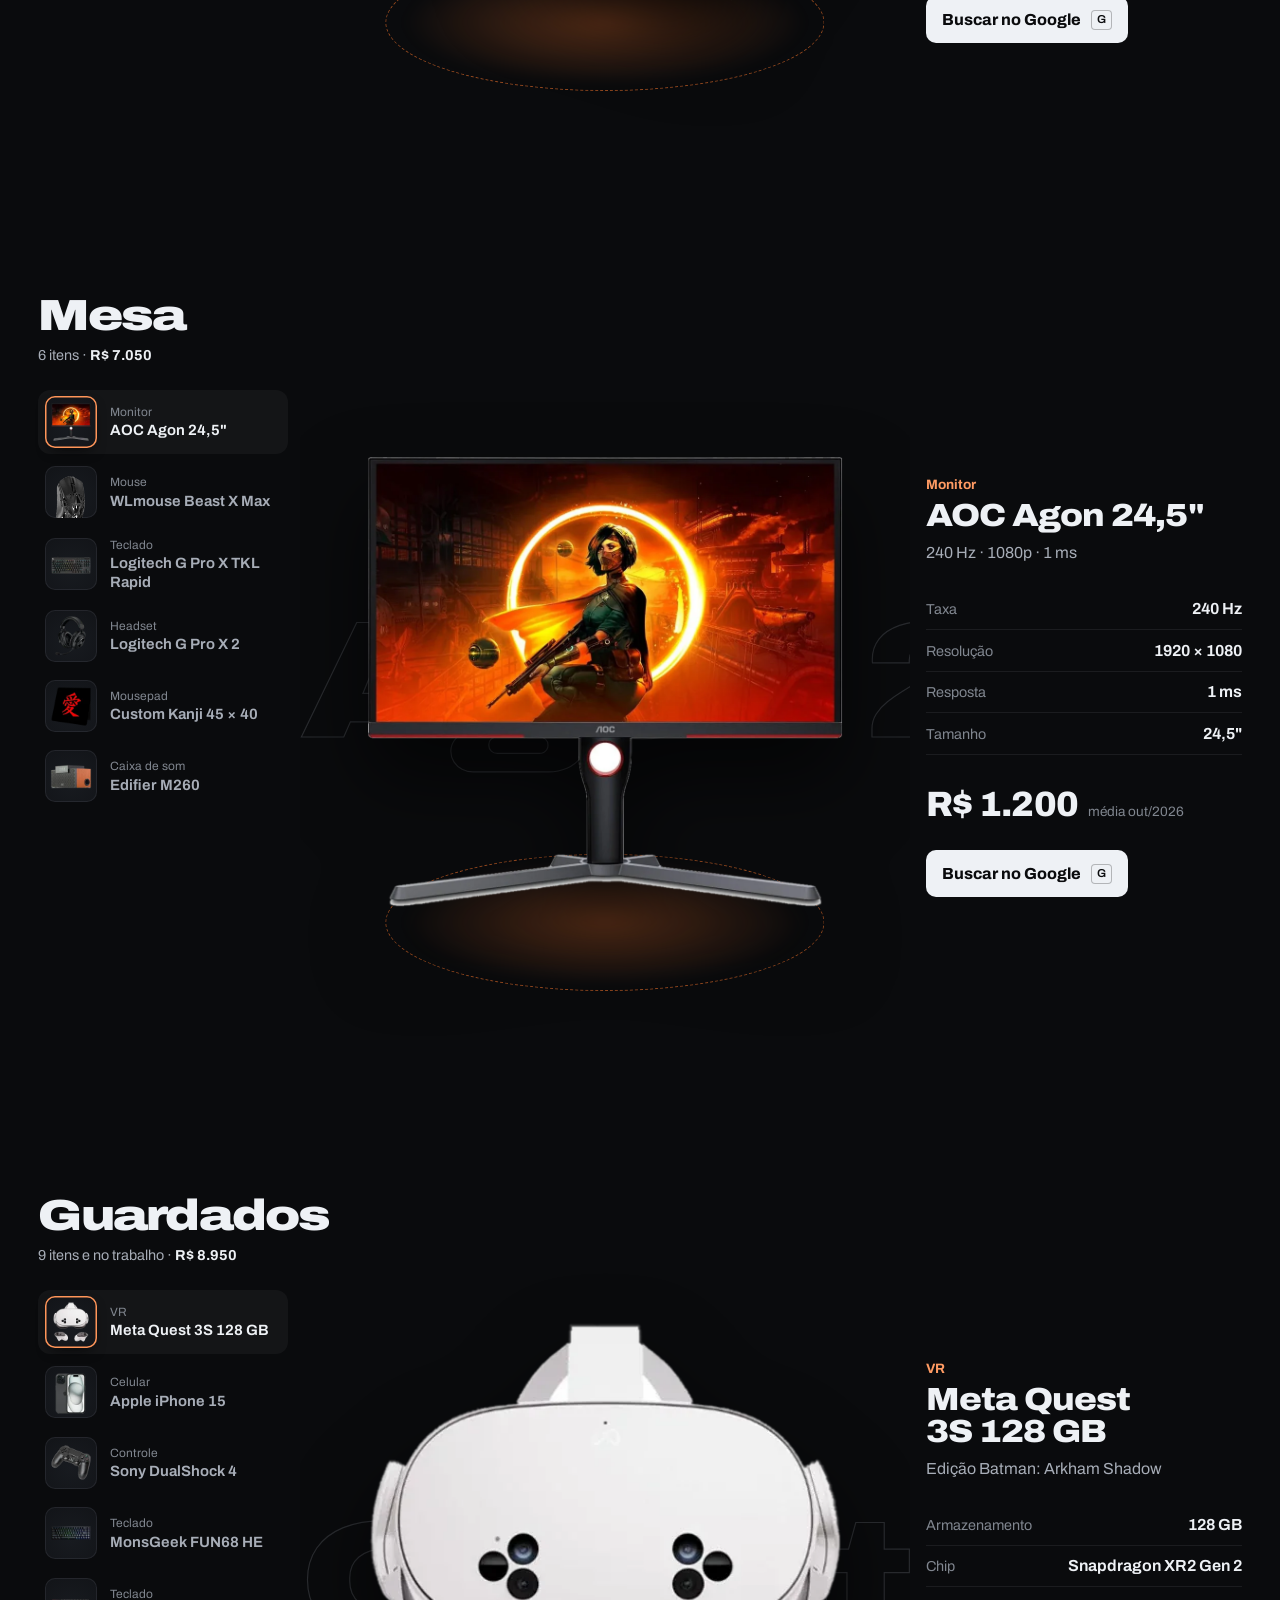
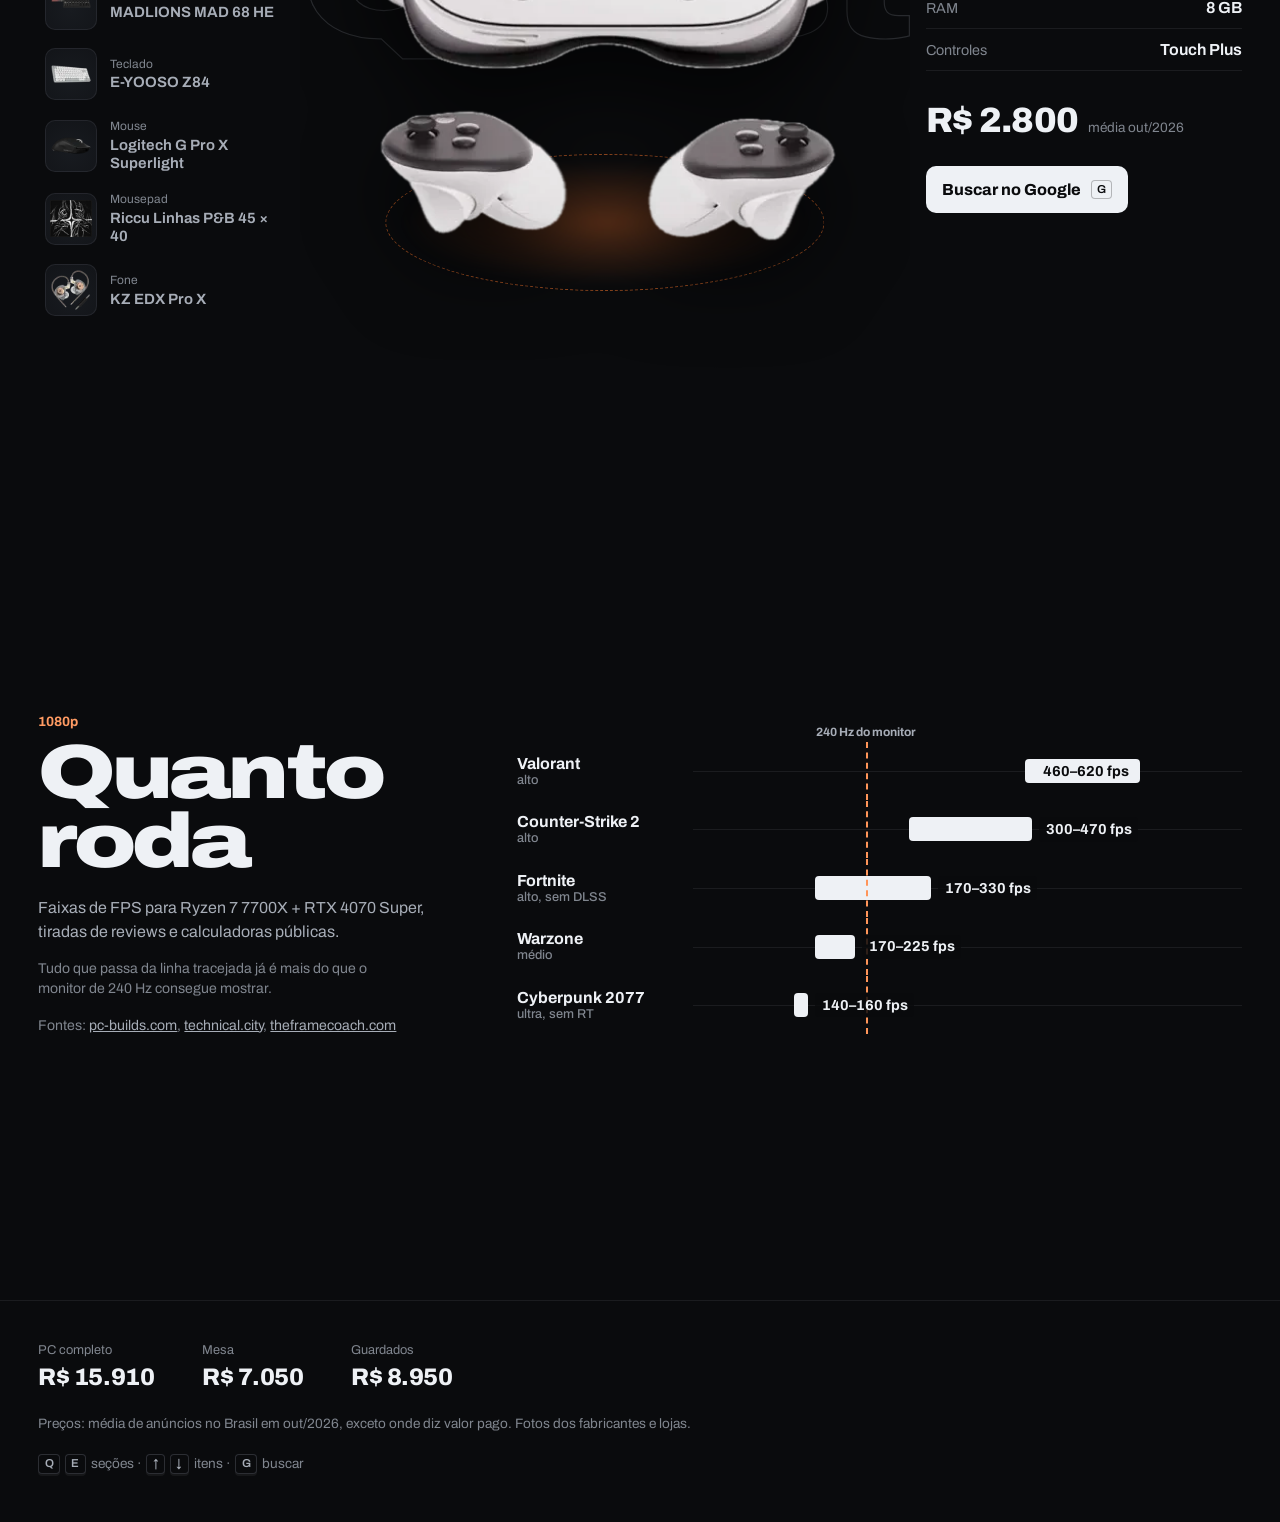
==== commit 68ea0622: "Remove aviso de medição da seção de desempenho Co-Authored-By: Claude Opus 5.5 <noreply@anthropic.co" ====
--- a/index.html
+++ b/index.html
@@ -65,7 +65,7 @@
       <div class="perf-copy">
         <p class="p-kind">1080p</p>
         <h2 id="perf-t" class="perf-title">Quanto roda</h2>
-        <p class="perf-line">Faixas de FPS para Ryzen 7 7700X + RTX 4070 Super, tiradas de reviews e calculadoras públicas. Não medido neste PC.</p>
+        <p class="perf-line">Faixas de FPS para Ryzen 7 7700X + RTX 4070 Super, tiradas de reviews e calculadoras públicas.</p>
         <p class="perf-note">Tudo que passa da linha tracejada já é mais do que o monitor de 240 Hz consegue mostrar.</p>
         <p class="perf-note">Fontes: <span data-sources></span></p>
       </div>
--- a/assets/site.css
+++ b/assets/site.css
@@ -53,7 +53,7 @@
 ::-webkit-scrollbar-track { background: var(--bg); }
 ::-webkit-scrollbar-thumb { background: #2a2e35; border: 3px solid var(--bg); border-radius: 10px; }
 button { font: inherit; color: inherit; }
-img { display: block; max-width: 100%; }
+img { display: block; max-width: 100%; height: auto; }
 h1, h2, h3, p, dl, dd { margin: 0; }
 .sr-only { position: absolute; width: 1px; height: 1px; overflow: hidden; clip: rect(0 0 0 0); white-space: nowrap; }
 kbd {
@@ -388,7 +388,8 @@
 .media {
   position: relative;
   display: grid;
-  place-items: center;
+  /* fixed tracks: a wide photo can't grow the cell past the box */
+  grid-template: minmax(0, 1fr) / minmax(0, 1fr);
   width: min(84%, 660px);
   height: min(64svh, 580px);
   transform: rotateY(var(--ry, 0deg)) rotateX(var(--rx, 0deg));
@@ -396,8 +397,8 @@
 }
 .media img {
   grid-area: 1 / 1;
-  max-width: 100%;
-  max-height: 100%;
+  width: 100%;
+  height: 100%;
   object-fit: contain;
   filter: drop-shadow(0 40px 40px rgba(0, 0, 0, 0.6));
   opacity: 0;
